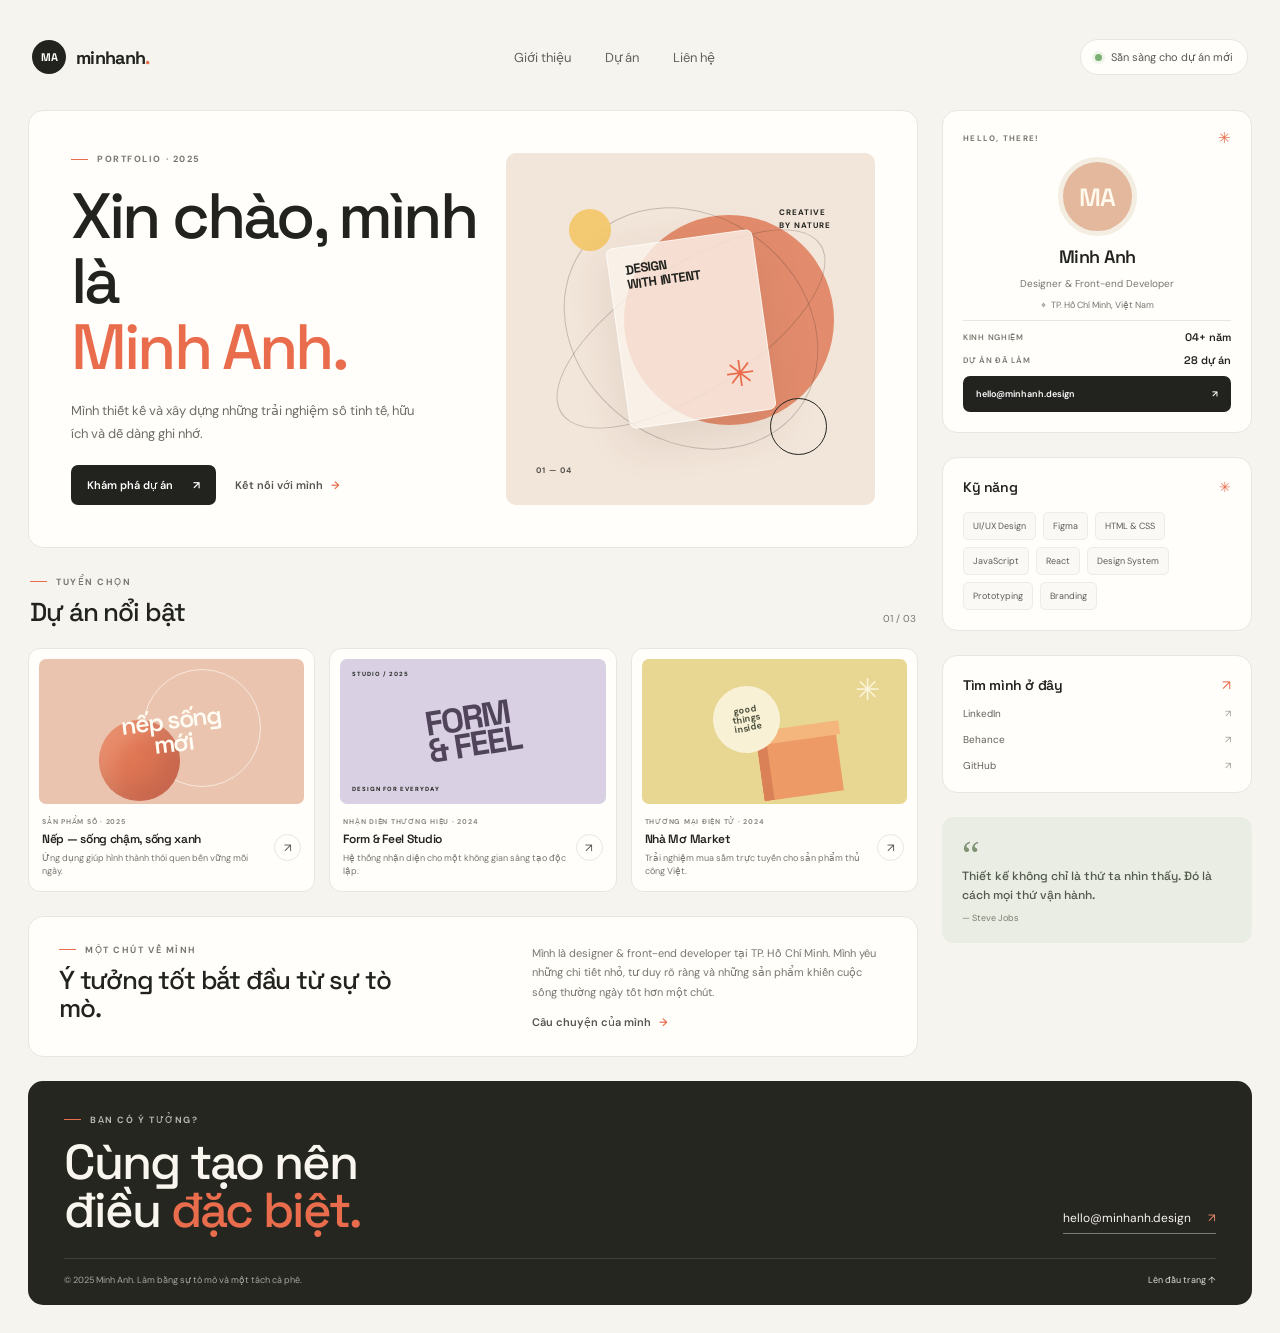
==== index.html @ bde144a7 "Add files via upload" ====
<!doctype html>
<html lang="vi">
  <head>
    <meta charset="utf-8">
    <meta name="viewport" content="width=device-width, initial-scale=1">
    <meta
      name="description"
      content="Portfolio cá nhân của Minh Anh — nhà thiết kế và phát triển giao diện số."
    >
    <title>Minh Anh — Portfolio</title>
    <link rel="preconnect" href="https://fonts.googleapis.com">
    <link rel="preconnect" href="https://fonts.gstatic.com" crossorigin>
    <link
      href="https://fonts.googleapis.com/css2?family=DM+Sans:wght@400;500;600;700&family=Space+Grotesk:wght@400;500;600;700&display=swap"
      rel="stylesheet"
    >
    <link rel="stylesheet" href="styles.css">
  </head>
  <body>
    <div class="portfolio">
      <header class="site-header">
        <a class="brand" href="#home" aria-label="Minh Anh, về đầu trang">
          <span class="brand-mark">MA</span>
          <span>minhanh<span class="brand-dot">.</span></span>
        </a>
        <nav class="main-nav" aria-label="Điều hướng chính">
          <a href="#about">Giới thiệu</a>
          <a href="#work">Dự án</a>
          <a href="#contact">Liên hệ</a>
        </nav>
        <a class="availability" href="#contact">
          <span class="status-dot" aria-hidden="true"></span>
          Sẵn sàng cho dự án mới
        </a>
      </header>

      <main class="main-content" id="home">
        <section class="hero panel" aria-labelledby="hero-title">
          <div class="hero-copy">
            <p class="eyebrow"><span class="eyebrow-line"></span> PORTFOLIO · 2025</p>
            <h1 id="hero-title">Xin chào, mình là<br><span>Minh Anh.</span></h1>
            <p class="hero-description">
              Mình thiết kế và xây dựng những trải nghiệm số tinh tế, hữu ích
              và dễ dàng ghi nhớ.
            </p>
            <div class="hero-actions">
              <a class="button button-primary" href="#work">
                Khám phá dự án <span aria-hidden="true">↗</span>
              </a>
              <a class="text-link" href="#contact">Kết nối với mình <span aria-hidden="true">→</span></a>
            </div>
          </div>
          <div class="hero-art" aria-label="Minh họa sáng tạo với hình khối trừu tượng" role="img">
            <div class="art-orbit orbit-one"></div>
            <div class="art-orbit orbit-two"></div>
            <div class="art-sun"></div>
            <div class="art-card">
              <span class="art-card-label">DESIGN<br>WITH INTENT</span>
              <span class="art-card-star" aria-hidden="true">✳</span>
            </div>
            <span class="art-caption">CREATIVE<br>BY NATURE</span>
            <span class="art-index">01 — 04</span>
          </div>
        </section>

        <section class="work-section" id="work" aria-labelledby="work-title">
          <div class="section-heading">
            <div>
              <p class="eyebrow"><span class="eyebrow-line"></span> TUYỂN CHỌN</p>
              <h2 id="work-title">Dự án nổi bật</h2>
            </div>
            <span class="section-count">01 / 03</span>
          </div>
          <div class="project-list">
            <article class="project-card project-coral">
              <div class="project-visual visual-orbit" aria-hidden="true">
                <span class="visual-label">nếp sống<br>mới</span>
                <span class="visual-ring"></span>
                <span class="visual-sphere"></span>
              </div>
              <div class="project-info">
                <div>
                  <p class="project-type">SẢN PHẨM SỐ · 2025</p>
                  <h3>Nếp — sống chậm, sống xanh</h3>
                  <p>Ứng dụng giúp hình thành thói quen bền vững mỗi ngày.</p>
                </div>
                <a class="project-link" href="#contact" aria-label="Tìm hiểu dự án Nếp">↗</a>
              </div>
            </article>
            <article class="project-card project-lilac">
              <div class="project-visual visual-editorial" aria-hidden="true">
                <span class="editorial-top">STUDIO / 2025</span>
                <span class="editorial-word">FORM<br>& FEEL</span>
                <span class="editorial-bottom">DESIGN FOR EVERYDAY</span>
              </div>
              <div class="project-info">
                <div>
                  <p class="project-type">NHẬN DIỆN THƯƠNG HIỆU · 2024</p>
                  <h3>Form & Feel Studio</h3>
                  <p>Hệ thống nhận diện cho một không gian sáng tạo độc lập.</p>
                </div>
                <a class="project-link" href="#contact" aria-label="Tìm hiểu dự án Form and Feel">↗</a>
              </div>
            </article>
            <article class="project-card project-yellow">
              <div class="project-visual visual-commerce" aria-hidden="true">
                <span class="commerce-sticker">good<br>things<br>inside</span>
                <span class="commerce-box"></span>
                <span class="commerce-flower">✳</span>
              </div>
              <div class="project-info">
                <div>
                  <p class="project-type">THƯƠNG MẠI ĐIỆN TỬ · 2024</p>
                  <h3>Nhà Mơ Market</h3>
                  <p>Trải nghiệm mua sắm trực tuyến cho sản phẩm thủ công Việt.</p>
                </div>
                <a class="project-link" href="#contact" aria-label="Tìm hiểu dự án Nhà Mơ Market">↗</a>
              </div>
            </article>
          </div>
        </section>

        <section class="about-section panel" id="about" aria-labelledby="about-title">
          <div>
            <p class="eyebrow"><span class="eyebrow-line"></span> MỘT CHÚT VỀ MÌNH</p>
            <h2 id="about-title">Ý tưởng tốt bắt đầu từ sự tò mò.</h2>
          </div>
          <div class="about-copy">
            <p>
              Mình là designer & front-end developer tại TP. Hồ Chí Minh. Mình
              yêu những chi tiết nhỏ, tư duy rõ ràng và những sản phẩm khiến
              cuộc sống thường ngày tốt hơn một chút.
            </p>
            <a class="text-link" href="#contact">Câu chuyện của mình <span aria-hidden="true">→</span></a>
          </div>
        </section>
      </main>

      <aside class="sidebar" aria-label="Thông tin cá nhân">
        <section class="sidebar-card profile-card">
          <div class="profile-top">
            <span class="profile-label">HELLO, THERE!</span>
            <span class="profile-sparkle" aria-hidden="true">✳</span>
          </div>
          <div class="avatar" role="img" aria-label="Hình đại diện minh họa">MA</div>
          <h2>Minh Anh</h2>
          <p class="profile-role">Designer & Front-end Developer</p>
          <p class="profile-location"><span aria-hidden="true">⌖</span> TP. Hồ Chí Minh, Việt Nam</p>
          <div class="profile-divider"></div>
          <div class="profile-stat">
            <span>KINH NGHIỆM</span>
            <strong>04+ năm</strong>
          </div>
          <div class="profile-stat">
            <span>DỰ ÁN ĐÃ LÀM</span>
            <strong>28 dự án</strong>
          </div>
          <a class="button button-dark" href="mailto:hello@minhanh.design">
            <span>hello@minhanh.design</span><span aria-hidden="true">↗</span>
          </a>
        </section>

        <section class="sidebar-card skills-card" aria-labelledby="skills-title">
          <div class="sidebar-heading">
            <h2 id="skills-title">Kỹ năng</h2>
            <span aria-hidden="true">✳</span>
          </div>
          <div class="skills-list">
            <span class="skill-tag">UI/UX Design</span>
            <span class="skill-tag">Figma</span>
            <span class="skill-tag">HTML & CSS</span>
            <span class="skill-tag">JavaScript</span>
            <span class="skill-tag">React</span>
            <span class="skill-tag">Design System</span>
            <span class="skill-tag">Prototyping</span>
            <span class="skill-tag">Branding</span>
          </div>
        </section>

        <section class="sidebar-card social-card" aria-labelledby="social-title">
          <div class="sidebar-heading">
            <h2 id="social-title">Tìm mình ở đây</h2>
            <span aria-hidden="true">↗</span>
          </div>
          <a href="https://www.linkedin.com/" target="_blank" rel="noreferrer">LinkedIn <span>↗</span></a>
          <a href="https://www.behance.net/" target="_blank" rel="noreferrer">Behance <span>↗</span></a>
          <a href="https://github.com/" target="_blank" rel="noreferrer">GitHub <span>↗</span></a>
        </section>

        <section class="sidebar-note">
          <span class="note-mark" aria-hidden="true">“</span>
          <p>Thiết kế không chỉ là thứ ta nhìn thấy. Đó là cách mọi thứ vận hành.</p>
          <span class="note-author">— Steve Jobs</span>
        </section>
      </aside>

      <footer class="site-footer" id="contact">
        <div>
          <p class="eyebrow"><span class="eyebrow-line"></span> BẠN CÓ Ý TƯỞNG?</p>
          <h2>Cùng tạo nên<br>điều <span>đặc biệt.</span></h2>
        </div>
        <a class="footer-email" href="mailto:hello@minhanh.design">
          hello@minhanh.design <span aria-hidden="true">↗</span>
        </a>
        <div class="footer-bottom">
          <span>© 2025 Minh Anh. Làm bằng sự tò mò và một tách cà phê.</span>
          <a href="#home">Lên đầu trang ↑</a>
        </div>
      </footer>
    </div>
  </body>
</html>
---- styles.css ----
:root {
  color-scheme: light;
  font-family: "DM Sans", sans-serif;
  color: #22231f;
  background: #f5f4ef;
  font-synthesis: none;
  text-rendering: optimizeLegibility;
  -webkit-font-smoothing: antialiased;
  -moz-osx-font-smoothing: grayscale;
  font-optical-sizing: auto;
  font-weight: 400;
  --ink: #22231f;
  --muted: #77776f;
  --paper: #fffefa;
  --line: #e8e6df;
  --accent: #e96d4d;
  --display-font: "Space Grotesk", sans-serif;
}

* {
  box-sizing: border-box;
}

h1,
h2,
h3,
p {
  margin: 0;
}

html {
  scroll-behavior: smooth;
}

body {
  min-width: 320px;
  margin: 0;
  padding: 28px;
}

a {
  color: inherit;
  text-decoration: none;
}

a:focus-visible {
  outline: 2px solid var(--accent);
  outline-offset: 4px;
}

.portfolio {
  display: grid;
  grid-template-columns: minmax(0, 1fr) 310px;
  gap: 24px;
  width: min(100%, 1440px);
  justify-self: center;
}

.site-header,
.site-footer {
  grid-column: 1 / -1;
}

.site-header {
  display: flex;
  align-items: center;
  justify-content: space-between;
  gap: 24px;
  min-height: 58px;
  padding: 0 4px;
}

.brand {
  display: inline-flex;
  align-items: center;
  gap: 10px;
  font-family: var(--display-font);
  font-size: 18px;
  font-weight: 700;
  letter-spacing: -0.7px;
}

.brand-mark {
  display: grid;
  width: 34px;
  height: 34px;
  place-items: center;
  border-radius: 50%;
  background: var(--ink);
  color: var(--paper);
  font-size: 11px;
  letter-spacing: -0.5px;
}

.brand-dot {
  color: var(--accent);
}

.main-nav {
  display: flex;
  align-items: center;
  gap: 34px;
  color: #62625b;
  font-size: 13px;
}

.main-nav a,
.text-link,
.site-footer a {
  transition: color 160ms ease;
}

.main-nav a:hover,
.text-link:hover,
.site-footer a:hover {
  color: var(--accent);
}

.availability {
  display: inline-flex;
  align-items: center;
  gap: 9px;
  padding: 10px 14px;
  border: 1px solid var(--line);
  border-radius: 99px;
  background: var(--paper);
  color: #595a53;
  font-size: 11px;
}

.status-dot {
  width: 7px;
  height: 7px;
  border-radius: 50%;
  background: #7caf72;
  box-shadow: 0 0 0 3px #7caf7220;
}

.main-content,
.sidebar {
  display: grid;
  align-content: start;
  gap: 24px;
}

.panel,
.sidebar-card {
  border: 1px solid var(--line);
  border-radius: 15px;
  background: var(--paper);
}

.hero {
  display: grid;
  grid-template-columns: minmax(0, 1.05fr) minmax(280px, 0.95fr);
  gap: 28px;
  min-height: 396px;
  padding: 42px;
  overflow: hidden;
}

.hero-copy {
  display: flex;
  flex-direction: column;
  align-items: flex-start;
  justify-content: center;
  gap: 19px;
}

.eyebrow {
  display: flex;
  align-items: center;
  gap: 9px;
  color: var(--muted);
  font-size: 9px;
  font-weight: 700;
  letter-spacing: 1.55px;
}

.eyebrow-line {
  width: 17px;
  height: 1px;
  background: var(--accent);
}

.hero h1,
.section-heading h2,
.about-section h2,
.site-footer h2 {
  margin: 0;
  font-family: var(--display-font);
  font-weight: 500;
  letter-spacing: -2.8px;
}

.hero h1 {
  font-size: clamp(43px, 5vw, 65px);
  line-height: 1.02;
}

.hero h1 span,
.site-footer h2 span {
  color: var(--accent);
}

.hero-description {
  max-width: 355px;
  color: #6e6e67;
  font-size: 13px;
  line-height: 1.8;
}

.hero-actions {
  display: flex;
  flex-wrap: wrap;
  align-items: center;
  gap: 19px;
}

.button {
  display: inline-flex;
  align-items: center;
  justify-content: space-between;
  gap: 20px;
  border-radius: 7px;
  font-size: 11px;
  font-weight: 600;
  transition: transform 160ms ease, background-color 160ms ease;
}

.button:hover {
  transform: translateY(-2px);
}

.button-primary {
  padding: 13px 16px;
  background: var(--ink);
  color: white;
}

.button-primary:hover,
.button-dark:hover {
  background: #44453f;
}

.text-link {
  color: #55564f;
  font-size: 11px;
  font-weight: 600;
}

.text-link span {
  padding-inline-start: 5px;
  color: var(--accent);
}

.hero-art {
  position: relative;
  display: grid;
  min-height: 300px;
  place-items: center;
  overflow: hidden;
  border-radius: 10px;
  background: #f2e5d9;
}

.hero-art::before,
.hero-art::after {
  position: absolute;
  content: "";
}

.hero-art::before {
  width: 210px;
  height: 210px;
  border-radius: 50%;
  background: #e98b69;
  filter: saturate(0.92);
  transform: translate(38px, -9px);
}

.hero-art::after {
  right: 13%;
  bottom: 14%;
  width: 55px;
  height: 55px;
  border: 1px solid #24251f;
  border-radius: 50%;
}

.art-orbit {
  position: absolute;
  z-index: 1;
  border: 1px solid #342d273d;
  border-radius: 50%;
  transform: rotate(-33deg);
}

.orbit-one {
  width: 310px;
  height: 126px;
}

.orbit-two {
  width: 270px;
  height: 225px;
  transform: rotate(37deg);
}

.art-sun {
  position: absolute;
  z-index: 1;
  top: 16%;
  left: 17%;
  width: 42px;
  height: 42px;
  border-radius: 50%;
  background: #f3c971;
}

.art-card {
  position: relative;
  z-index: 2;
  display: flex;
  width: 148px;
  height: 182px;
  flex-direction: column;
  justify-content: space-between;
  padding: 16px;
  border: 1px solid #ffffffa3;
  border-radius: 7px;
  background: #fbf4eccc;
  box-shadow: 0 14px 45px #624c3621;
  transform: rotate(-8deg);
}

.art-card-label {
  font-family: var(--display-font);
  font-size: 13px;
  font-weight: 700;
  line-height: 1.15;
  letter-spacing: -0.4px;
}

.art-card-star {
  align-self: flex-end;
  color: var(--accent);
  font-size: 36px;
}

.art-caption,
.art-index {
  position: absolute;
  z-index: 2;
  font-size: 8px;
  font-weight: 700;
  letter-spacing: 1px;
  line-height: 1.6;
}

.art-caption {
  right: 12%;
  top: 15%;
}

.art-index {
  bottom: 8%;
  left: 8%;
  color: #56534c;
}

.work-section {
  display: grid;
  gap: 15px;
}

.section-heading {
  display: flex;
  align-items: end;
  justify-content: space-between;
  gap: 16px;
  padding: 4px 2px;
}

.section-heading > div {
  display: grid;
  gap: 7px;
}

.section-heading h2 {
  font-size: 26px;
  letter-spacing: -1.1px;
}

.section-count {
  padding-bottom: 4px;
  color: var(--muted);
  font-size: 10px;
}

.project-list {
  display: grid;
  grid-template-columns: repeat(3, minmax(0, 1fr));
  gap: 14px;
}

.project-card {
  display: grid;
  gap: 13px;
  min-width: 0;
  padding: 10px;
  border: 1px solid var(--line);
  border-radius: 12px;
  background: var(--paper);
}

.project-visual {
  position: relative;
  display: grid;
  min-height: 145px;
  place-items: center;
  overflow: hidden;
  border-radius: 7px;
}

.project-coral .project-visual {
  background: #eac4ae;
}

.project-lilac .project-visual {
  background: #d9d1e3;
}

.project-yellow .project-visual {
  background: #e8d793;
}

.visual-label {
  position: relative;
  z-index: 2;
  color: #fffdf3;
  font-family: var(--display-font);
  font-size: 25px;
  font-weight: 600;
  line-height: 0.9;
  letter-spacing: -1.4px;
  text-align: center;
  transform: rotate(-7deg);
}

.visual-ring {
  position: absolute;
  width: 118px;
  height: 118px;
  border: 1px solid #fff9;
  border-radius: 50%;
  transform: translate(30px, -3px);
}

.visual-sphere {
  position: absolute;
  width: 81px;
  height: 81px;
  border-radius: 50%;
  background: #df7654;
  box-shadow: inset -15px -12px 25px #843d3c44, inset 12px 12px 20px #ffc6a955;
  transform: translate(-32px, 29px);
}

.editorial-top,
.editorial-bottom {
  position: absolute;
  left: 12px;
  font-size: 6px;
  font-weight: 700;
  letter-spacing: 1px;
}

.editorial-top {
  top: 11px;
}

.editorial-bottom {
  bottom: 11px;
}

.editorial-word {
  color: #50445a;
  font-family: var(--display-font);
  font-size: 34px;
  font-weight: 700;
  line-height: 0.8;
  letter-spacing: -2px;
  transform: rotate(-9deg);
}

.commerce-sticker {
  position: absolute;
  z-index: 2;
  display: grid;
  width: 67px;
  height: 67px;
  place-content: center;
  border-radius: 50%;
  background: #f8f1d5;
  color: #4d5140;
  font-size: 9px;
  font-weight: 700;
  line-height: 1;
  text-align: center;
  transform: translate(-28px, -12px) rotate(-10deg);
}

.commerce-box {
  position: absolute;
  width: 80px;
  height: 62px;
  background: #ed9a66;
  box-shadow: inset 10px 0 #db8157;
  transform: translate(26px, 34px) rotate(-8deg);
}

.commerce-box::before {
  position: absolute;
  top: -8px;
  left: -5px;
  width: 89px;
  height: 14px;
  background: #f4b67d;
  content: "";
}

.commerce-flower {
  position: absolute;
  right: 10%;
  top: 8%;
  color: #fbf5dd;
  font-size: 30px;
}

.project-info {
  display: flex;
  align-items: center;
  justify-content: space-between;
  gap: 8px;
  padding: 0 3px 2px;
}

.project-info > div {
  display: grid;
  gap: 5px;
}

.project-type {
  color: #898880;
  font-size: 7px;
  font-weight: 700;
  letter-spacing: 0.75px;
}

.project-info h3 {
  margin: 0;
  font-family: var(--display-font);
  font-size: 12px;
  font-weight: 600;
  letter-spacing: -0.3px;
}

.project-info p:last-child {
  color: var(--muted);
  font-size: 9px;
  line-height: 1.5;
}

.project-link {
  display: grid;
  width: 27px;
  height: 27px;
  flex: 0 0 auto;
  place-items: center;
  border: 1px solid var(--line);
  border-radius: 50%;
  color: #55564f;
  font-size: 12px;
  transition: background-color 160ms ease, color 160ms ease;
}

.project-link:hover {
  background: var(--ink);
  color: white;
}

.about-section {
  display: grid;
  grid-template-columns: 1fr 0.8fr;
  gap: 30px;
  padding: 27px 30px;
}

.about-section > div:first-child {
  display: grid;
  align-content: start;
  gap: 10px;
}

.about-section h2 {
  max-width: 360px;
  font-size: 26px;
  line-height: 1.1;
  letter-spacing: -1.2px;
}

.about-copy {
  display: grid;
  align-content: center;
  justify-items: start;
  gap: 12px;
}

.about-copy p {
  margin: 0;
  color: var(--muted);
  font-size: 11px;
  line-height: 1.8;
}

.sidebar-card {
  display: grid;
  gap: 16px;
  padding: 20px;
}

.profile-card {
  justify-items: center;
  gap: 9px;
  padding: 17px 20px 20px;
  text-align: center;
}

.profile-top,
.sidebar-heading {
  display: flex;
  width: 100%;
  align-items: center;
  justify-content: space-between;
  gap: 12px;
}

.profile-label {
  color: var(--muted);
  font-size: 8px;
  font-weight: 700;
  letter-spacing: 1.25px;
}

.profile-sparkle {
  color: var(--accent);
  font-size: 15px;
}

.avatar {
  display: grid;
  width: 79px;
  height: 79px;
  place-items: center;
  border: 5px solid #f3ede2;
  border-radius: 50%;
  background: #e4b89c;
  color: #fff9ee;
  font-family: var(--display-font);
  font-size: 25px;
  font-weight: 600;
  letter-spacing: -1px;
}

.profile-card h2 {
  font-family: var(--display-font);
  font-size: 18px;
  font-weight: 600;
  letter-spacing: -0.5px;
}

.profile-role,
.profile-location {
  margin: 0;
  color: var(--muted);
  font-size: 10px;
}

.profile-location {
  display: flex;
  align-items: center;
  gap: 5px;
  font-size: 9px;
}

.profile-divider {
  width: 100%;
  height: 1px;
  background: var(--line);
}

.profile-stat {
  display: flex;
  width: 100%;
  align-items: center;
  justify-content: space-between;
  gap: 10px;
}

.profile-stat span {
  color: var(--muted);
  font-size: 8px;
  font-weight: 600;
  letter-spacing: 0.7px;
}

.profile-stat strong {
  font-family: var(--display-font);
  font-size: 11px;
  font-weight: 600;
}

.button-dark {
  width: 100%;
  padding: 12px 13px;
  background: var(--ink);
  color: white;
  font-size: 9px;
}

.sidebar-heading h2 {
  margin: 0;
  font-family: var(--display-font);
  font-size: 14px;
  font-weight: 600;
  letter-spacing: -0.4px;
}

.sidebar-heading > span {
  color: var(--accent);
  font-size: 14px;
}

.skills-list {
  display: flex;
  flex-wrap: wrap;
  gap: 7px;
}

.skill-tag {
  padding: 7px 9px;
  border: 1px solid #eeece5;
  border-radius: 5px;
  background: #faf9f5;
  color: #5d5d56;
  font-size: 9px;
  white-space: nowrap;
}

.social-card {
  gap: 13px;
}

.social-card > a {
  display: flex;
  align-items: center;
  justify-content: space-between;
  gap: 10px;
  color: #62625b;
  font-size: 10px;
}

.social-card > a span {
  color: #a09f97;
}

.social-card > a:hover,
.social-card > a:hover span {
  color: var(--accent);
}

.sidebar-note {
  display: grid;
  justify-items: start;
  gap: 8px;
  padding: 19px 20px;
  border-radius: 12px;
  background: #e9ede3;
}

.note-mark {
  height: 23px;
  color: #7f9274;
  font-family: Georgia, serif;
  font-size: 40px;
  line-height: 1;
}

.sidebar-note p {
  margin: 0;
  color: #52594c;
  font-family: var(--display-font);
  font-size: 12px;
  font-weight: 500;
  line-height: 1.55;
}

.note-author {
  color: #78806f;
  font-size: 9px;
}

.site-footer {
  display: grid;
  grid-template-columns: 1fr auto;
  align-items: end;
  gap: 24px;
  padding: 33px 36px 19px;
  border-radius: 15px;
  background: #252620;
  color: #f8f6ee;
}

.site-footer .eyebrow {
  color: #b9b8ad;
}

.site-footer > div:first-child {
  display: grid;
  gap: 12px;
}

.site-footer h2 {
  font-size: clamp(35px, 4vw, 49px);
  line-height: 0.98;
  letter-spacing: -2px;
}

.footer-email {
  display: inline-flex;
  align-items: center;
  gap: 17px;
  padding-bottom: 7px;
  border-bottom: 1px solid #ffffff63;
  font-size: 12px;
}

.footer-email span {
  color: #e98b69;
}

.footer-bottom {
  display: flex;
  grid-column: 1 / -1;
  align-items: center;
  justify-content: space-between;
  gap: 16px;
  padding-top: 15px;
  border-top: 1px solid #ffffff20;
  color: #a7a79e;
  font-size: 9px;
}

.footer-bottom a {
  color: #deddd4;
}

@media (max-width: 1050px) {
  body {
    padding: 20px;
  }

  .portfolio {
    grid-template-columns: minmax(0, 1fr) 270px;
    gap: 18px;
  }

  .main-content,
  .sidebar {
    gap: 18px;
  }

  .hero {
    grid-template-columns: minmax(0, 1fr) minmax(220px, 0.9fr);
    gap: 20px;
    padding: 30px;
  }

  .project-list {
    grid-template-columns: repeat(2, minmax(0, 1fr));
  }

  .project-card:last-child {
    display: none;
  }
}

@media (max-width: 760px) {
  body {
    padding: 14px;
  }

  .portfolio {
    grid-template-columns: minmax(0, 1fr);
    gap: 17px;
  }

  .site-header {
    flex-wrap: wrap;
    gap: 13px;
  }

  .main-nav {
    order: 3;
    width: 100%;
    justify-content: center;
    gap: 28px;
    padding-block: 7px;
    border-top: 1px solid var(--line);
  }

  .availability {
    padding: 8px 10px;
    font-size: 9px;
  }

  .main-content,
  .sidebar {
    gap: 17px;
  }

  .hero {
    grid-template-columns: minmax(0, 1fr);
    gap: 24px;
    padding: 28px 23px 22px;
  }

  .hero-art {
    min-height: 260px;
  }

  .project-list {
    grid-template-columns: repeat(2, minmax(0, 1fr));
  }

  .project-card:last-child {
    display: grid;
  }

  .about-section {
    grid-template-columns: minmax(0, 1fr);
    gap: 15px;
    padding: 23px;
  }

  .sidebar {
    grid-template-columns: repeat(2, minmax(0, 1fr));
    align-items: start;
  }

  .profile-card {
    grid-row: span 2;
  }

  .site-footer {
    padding: 27px 23px 17px;
  }
}

@media (max-width: 480px) {
  .availability {
    max-width: 155px;
  }

  .hero h1 {
    font-size: 48px;
  }

  .project-list,
  .sidebar,
  .site-footer {
    grid-template-columns: minmax(0, 1fr);
  }

  .project-visual {
    min-height: 185px;
  }

  .profile-card {
    grid-row: auto;
  }

  .site-footer {
    gap: 19px;
  }

  .footer-bottom {
    grid-column: auto;
    align-items: flex-start;
    flex-direction: column;
  }
}

@media (prefers-reduced-motion: reduce) {
  html {
    scroll-behavior: auto;
  }

  *,
  *::before,
  *::after {
    transition-duration: 0.01ms !important;
  }
}
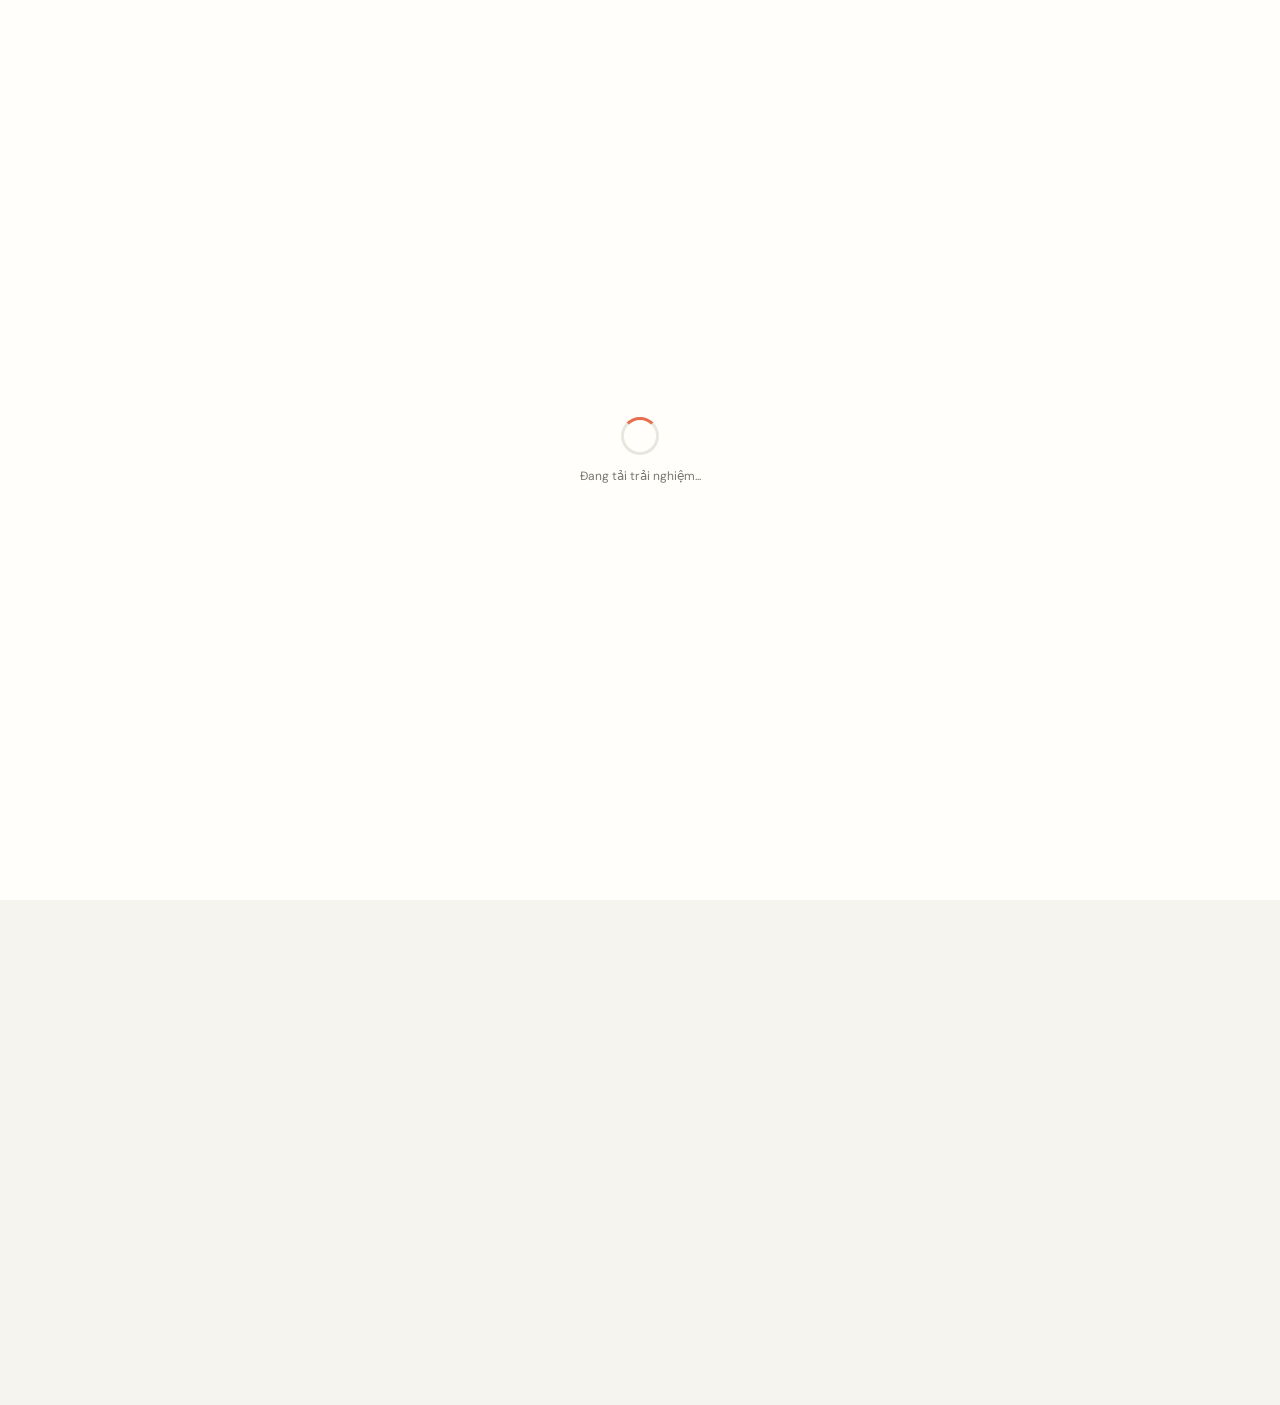
==== commit ecca8040: "Add files via upload" ====
--- a/index.html
+++ b/index.html
@@ -10,15 +10,26 @@
     <title>Minh Anh — Portfolio</title>
     <link rel="preconnect" href="https://fonts.googleapis.com">
     <link rel="preconnect" href="https://fonts.gstatic.com" crossorigin>
+    <link rel="preconnect" href="https://cdn.jsdelivr.net" crossorigin>
     <link
       href="https://fonts.googleapis.com/css2?family=DM+Sans:wght@400;500;600;700&family=Space+Grotesk:wght@400;500;600;700&display=swap"
       rel="stylesheet"
     >
+    <link
+      rel="stylesheet"
+      href="https://cdn.jsdelivr.net/npm/aos@2.3.4/dist/aos.css"
+    >
     <link rel="stylesheet" href="styles.css">
+    <script defer src="https://cdn.jsdelivr.net/npm/aos@2.3.4/dist/aos.js"></script>
+    <script defer src="app.js"></script>
   </head>
   <body>
+    <div class="loading-screen" role="status" aria-label="Đang tải trang">
+      <span class="loading-spinner" aria-hidden="true"></span>
+      <span>Đang tải trải nghiệm...</span>
+    </div>
     <div class="portfolio">
-      <header class="site-header">
+      <header class="site-header" data-aos="fade-down">
         <a class="brand" href="#home" aria-label="Minh Anh, về đầu trang">
           <span class="brand-mark">MA</span>
           <span>minhanh<span class="brand-dot">.</span></span>
@@ -35,7 +46,7 @@
       </header>
 
       <main class="main-content" id="home">
-        <section class="hero panel" aria-labelledby="hero-title">
+        <section class="hero panel" aria-labelledby="hero-title" data-aos="fade-up">
           <div class="hero-copy">
             <p class="eyebrow"><span class="eyebrow-line"></span> PORTFOLIO · 2025</p>
             <h1 id="hero-title">Xin chào, mình là<br><span>Minh Anh.</span></h1>
@@ -63,7 +74,7 @@
           </div>
         </section>
 
-        <section class="work-section" id="work" aria-labelledby="work-title">
+        <section class="work-section" id="work" aria-labelledby="work-title" data-aos="fade-up">
           <div class="section-heading">
             <div>
               <p class="eyebrow"><span class="eyebrow-line"></span> TUYỂN CHỌN</p>
@@ -72,7 +83,7 @@
             <span class="section-count">01 / 03</span>
           </div>
           <div class="project-list">
-            <article class="project-card project-coral">
+            <article class="project-card project-coral" data-aos="fade-up" data-aos-delay="0">
               <div class="project-visual visual-orbit" aria-hidden="true">
                 <span class="visual-label">nếp sống<br>mới</span>
                 <span class="visual-ring"></span>
@@ -87,7 +98,7 @@
                 <a class="project-link" href="#contact" aria-label="Tìm hiểu dự án Nếp">↗</a>
               </div>
             </article>
-            <article class="project-card project-lilac">
+            <article class="project-card project-lilac" data-aos="fade-up" data-aos-delay="80">
               <div class="project-visual visual-editorial" aria-hidden="true">
                 <span class="editorial-top">STUDIO / 2025</span>
                 <span class="editorial-word">FORM<br>& FEEL</span>
@@ -102,7 +113,7 @@
                 <a class="project-link" href="#contact" aria-label="Tìm hiểu dự án Form and Feel">↗</a>
               </div>
             </article>
-            <article class="project-card project-yellow">
+            <article class="project-card project-yellow" data-aos="fade-up" data-aos-delay="160">
               <div class="project-visual visual-commerce" aria-hidden="true">
                 <span class="commerce-sticker">good<br>things<br>inside</span>
                 <span class="commerce-box"></span>
@@ -120,7 +131,7 @@
           </div>
         </section>
 
-        <section class="about-section panel" id="about" aria-labelledby="about-title">
+        <section class="about-section panel" id="about" aria-labelledby="about-title" data-aos="fade-up">
           <div>
             <p class="eyebrow"><span class="eyebrow-line"></span> MỘT CHÚT VỀ MÌNH</p>
             <h2 id="about-title">Ý tưởng tốt bắt đầu từ sự tò mò.</h2>
@@ -137,7 +148,7 @@
       </main>
 
       <aside class="sidebar" aria-label="Thông tin cá nhân">
-        <section class="sidebar-card profile-card">
+        <section class="sidebar-card profile-card" data-aos="fade-left">
           <div class="profile-top">
             <span class="profile-label">HELLO, THERE!</span>
             <span class="profile-sparkle" aria-hidden="true">✳</span>
@@ -160,7 +171,7 @@
           </a>
         </section>
 
-        <section class="sidebar-card skills-card" aria-labelledby="skills-title">
+        <section class="sidebar-card skills-card" aria-labelledby="skills-title" data-aos="fade-left" data-aos-delay="80">
           <div class="sidebar-heading">
             <h2 id="skills-title">Kỹ năng</h2>
             <span aria-hidden="true">✳</span>
@@ -177,7 +188,7 @@
           </div>
         </section>
 
-        <section class="sidebar-card social-card" aria-labelledby="social-title">
+        <section class="sidebar-card social-card" aria-labelledby="social-title" data-aos="fade-left" data-aos-delay="160">
           <div class="sidebar-heading">
             <h2 id="social-title">Tìm mình ở đây</h2>
             <span aria-hidden="true">↗</span>
@@ -187,14 +198,32 @@
           <a href="https://github.com/" target="_blank" rel="noreferrer">GitHub <span>↗</span></a>
         </section>
 
-        <section class="sidebar-note">
+        <section class="sidebar-note" data-aos="fade-up">
           <span class="note-mark" aria-hidden="true">“</span>
           <p>Thiết kế không chỉ là thứ ta nhìn thấy. Đó là cách mọi thứ vận hành.</p>
           <span class="note-author">— Steve Jobs</span>
+          <div class="reaction-picker" role="group" aria-labelledby="reaction-title">
+            <p id="reaction-title">Bạn thấy portfolio thế nào?</p>
+            <div class="reaction-options">
+              <button class="reaction-button" type="button" aria-pressed="false" aria-label="Thích">
+                <span aria-hidden="true">💛</span>
+                <span>Thích</span>
+              </button>
+              <button class="reaction-button" type="button" aria-pressed="false" aria-label="Ấn tượng">
+                <span aria-hidden="true">✨</span>
+                <span>Ấn tượng</span>
+              </button>
+              <button class="reaction-button" type="button" aria-pressed="false" aria-label="Sáng tạo">
+                <span aria-hidden="true">🎨</span>
+                <span>Sáng tạo</span>
+              </button>
+            </div>
+            <p class="reaction-feedback" aria-live="polite"></p>
+          </div>
         </section>
       </aside>
 
-      <footer class="site-footer" id="contact">
+      <footer class="site-footer" id="contact" data-aos="fade-up">
         <div>
           <p class="eyebrow"><span class="eyebrow-line"></span> BẠN CÓ Ý TƯỞNG?</p>
           <h2>Cùng tạo nên<br>điều <span>đặc biệt.</span></h2>
--- a/styles.css
+++ b/styles.css
@@ -32,6 +32,41 @@
   scroll-behavior: smooth;
 }
 
+.loading-screen {
+  position: fixed;
+  z-index: 10;
+  inset: 0;
+  display: grid;
+  align-content: center;
+  justify-items: center;
+  gap: 13px;
+  background: var(--paper);
+  color: var(--muted);
+  font-size: 12px;
+  transition: opacity 220ms ease, visibility 220ms ease;
+}
+
+.loading-screen.is-hidden {
+  visibility: hidden;
+  opacity: 0;
+  pointer-events: none;
+}
+
+.loading-spinner {
+  width: 38px;
+  height: 38px;
+  border: 3px solid var(--line);
+  border-top-color: var(--accent);
+  border-radius: 50%;
+  animation: spinner-rotate 750ms linear infinite;
+}
+
+@keyframes spinner-rotate {
+  to {
+    transform: rotate(360deg);
+  }
+}
+
 body {
   min-width: 320px;
   margin: 0;
@@ -806,6 +841,67 @@
   line-height: 1.55;
 }
 
+.reaction-picker {
+  display: grid;
+  width: 100%;
+  gap: 9px;
+  margin-top: 7px;
+  padding-top: 12px;
+  border-top: 1px solid #d7ded0;
+}
+
+.reaction-picker > p:first-child {
+  color: #52594c;
+  font-family: "DM Sans", sans-serif;
+  font-size: 9px;
+  font-weight: 600;
+}
+
+.reaction-options {
+  display: flex;
+  flex-wrap: wrap;
+  gap: 6px;
+}
+
+.reaction-button {
+  display: inline-flex;
+  align-items: center;
+  gap: 5px;
+  padding: 6px 8px;
+  border: 1px solid #d7ded0;
+  border-radius: 99px;
+  background: #f3f5f0;
+  color: #52594c;
+  font: inherit;
+  font-size: 9px;
+  cursor: pointer;
+  transition: transform 160ms ease, background-color 160ms ease, border-color 160ms ease;
+}
+
+.reaction-button:hover {
+  transform: translateY(-2px);
+  border-color: #9eae94;
+}
+
+.reaction-button[aria-pressed="true"] {
+  border-color: #7f9274;
+  background: #dce5d5;
+  transform: scale(1.04);
+}
+
+.reaction-button:focus-visible {
+  outline: 2px solid #7f9274;
+  outline-offset: 2px;
+}
+
+.reaction-feedback {
+  min-height: 14px;
+  color: #65765c;
+  font-family: "DM Sans", sans-serif !important;
+  font-size: 9px !important;
+  font-weight: 600 !important;
+}
+
 .note-author {
   color: #78806f;
   font-size: 9px;
@@ -1007,6 +1103,16 @@
     scroll-behavior: auto;
   }
 
+  .loading-spinner {
+    animation: none;
+  }
+
+  [data-aos] {
+    opacity: 1 !important;
+    transform: none !important;
+    transition: none !important;
+  }
+
   *,
   *::before,
   *::after {
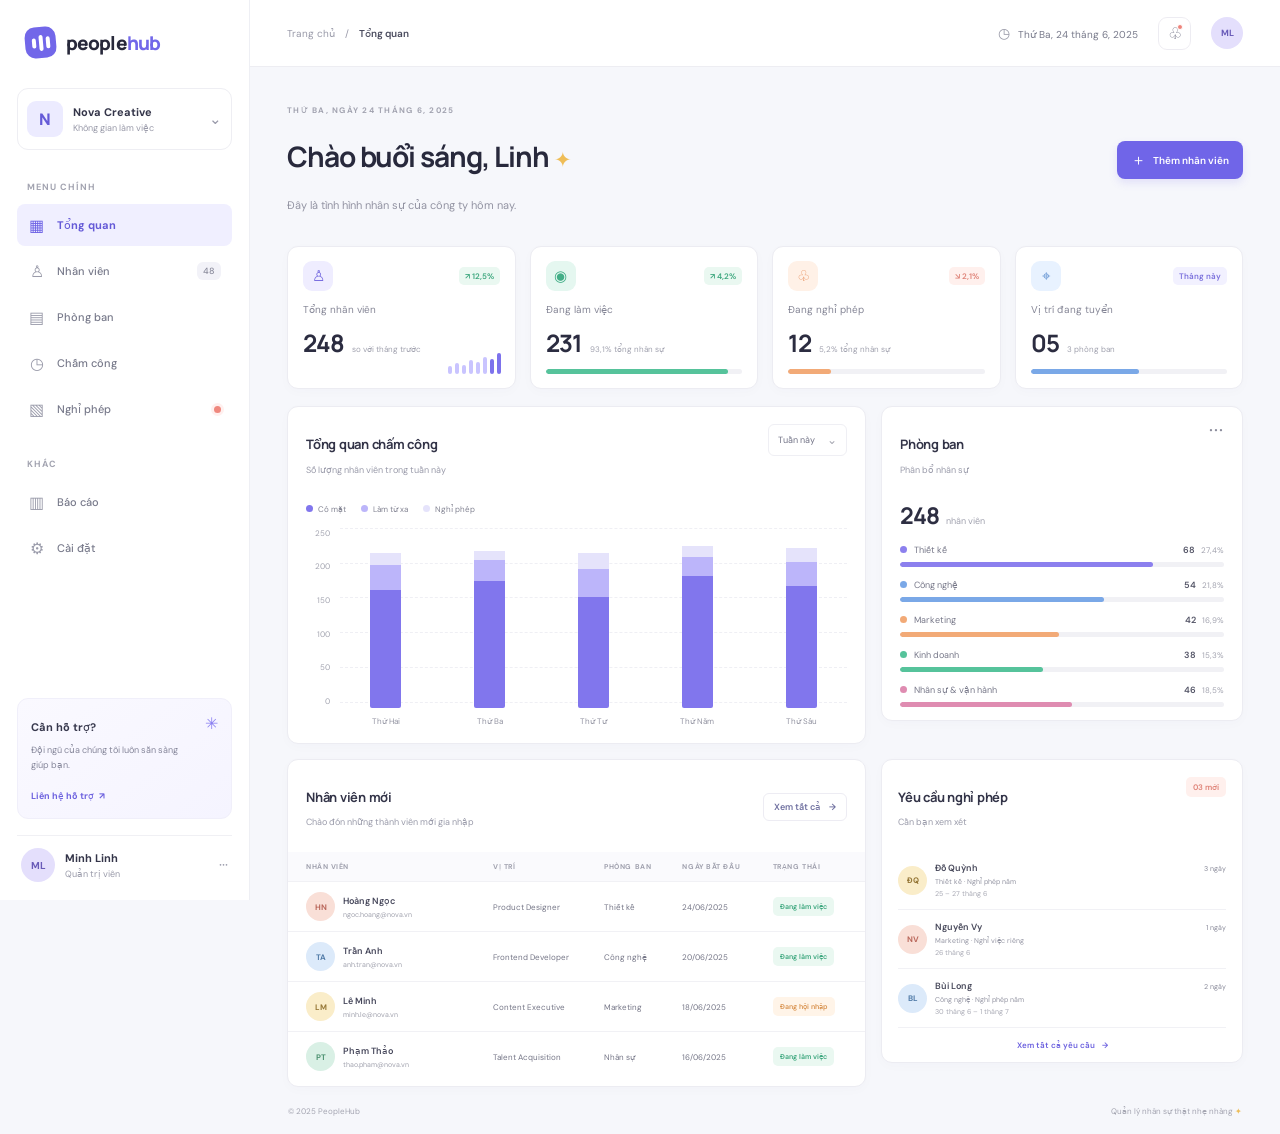
==== commit b470a2bf: "Add files via upload" ====
--- a/index.html
+++ b/index.html
@@ -1,241 +1,259 @@
-<!doctype html>
-<html lang="vi">
-  <head>
-    <meta charset="utf-8">
-    <meta name="viewport" content="width=device-width, initial-scale=1">
-    <meta
-      name="description"
-      content="Portfolio cá nhân của Minh Anh — nhà thiết kế và phát triển giao diện số."
-    >
-    <title>Minh Anh — Portfolio</title>
-    <link rel="preconnect" href="https://fonts.googleapis.com">
-    <link rel="preconnect" href="https://fonts.gstatic.com" crossorigin>
-    <link rel="preconnect" href="https://cdn.jsdelivr.net" crossorigin>
-    <link
-      href="https://fonts.googleapis.com/css2?family=DM+Sans:wght@400;500;600;700&family=Space+Grotesk:wght@400;500;600;700&display=swap"
-      rel="stylesheet"
-    >
-    <link
-      rel="stylesheet"
-      href="https://cdn.jsdelivr.net/npm/aos@2.3.4/dist/aos.css"
-    >
-    <link rel="stylesheet" href="styles.css">
-    <script defer src="https://cdn.jsdelivr.net/npm/aos@2.3.4/dist/aos.js"></script>
-    <script defer src="app.js"></script>
-  </head>
-  <body>
-    <div class="loading-screen" role="status" aria-label="Đang tải trang">
-      <span class="loading-spinner" aria-hidden="true"></span>
-      <span>Đang tải trải nghiệm...</span>
-    </div>
-    <div class="portfolio">
-      <header class="site-header" data-aos="fade-down">
-        <a class="brand" href="#home" aria-label="Minh Anh, về đầu trang">
-          <span class="brand-mark">MA</span>
-          <span>minhanh<span class="brand-dot">.</span></span>
-        </a>
-        <nav class="main-nav" aria-label="Điều hướng chính">
-          <a href="#about">Giới thiệu</a>
-          <a href="#work">Dự án</a>
-          <a href="#contact">Liên hệ</a>
-        </nav>
-        <a class="availability" href="#contact">
-          <span class="status-dot" aria-hidden="true"></span>
-          Sẵn sàng cho dự án mới
-        </a>
-      </header>
-
-      <main class="main-content" id="home">
-        <section class="hero panel" aria-labelledby="hero-title" data-aos="fade-up">
-          <div class="hero-copy">
-            <p class="eyebrow"><span class="eyebrow-line"></span> PORTFOLIO · 2025</p>
-            <h1 id="hero-title">Xin chào, mình là<br><span>Minh Anh.</span></h1>
-            <p class="hero-description">
-              Mình thiết kế và xây dựng những trải nghiệm số tinh tế, hữu ích
-              và dễ dàng ghi nhớ.
-            </p>
-            <div class="hero-actions">
-              <a class="button button-primary" href="#work">
-                Khám phá dự án <span aria-hidden="true">↗</span>
-              </a>
-              <a class="text-link" href="#contact">Kết nối với mình <span aria-hidden="true">→</span></a>
-            </div>
-          </div>
-          <div class="hero-art" aria-label="Minh họa sáng tạo với hình khối trừu tượng" role="img">
-            <div class="art-orbit orbit-one"></div>
-            <div class="art-orbit orbit-two"></div>
-            <div class="art-sun"></div>
-            <div class="art-card">
-              <span class="art-card-label">DESIGN<br>WITH INTENT</span>
-              <span class="art-card-star" aria-hidden="true">✳</span>
-            </div>
-            <span class="art-caption">CREATIVE<br>BY NATURE</span>
-            <span class="art-index">01 — 04</span>
-          </div>
-        </section>
-
-        <section class="work-section" id="work" aria-labelledby="work-title" data-aos="fade-up">
-          <div class="section-heading">
-            <div>
-              <p class="eyebrow"><span class="eyebrow-line"></span> TUYỂN CHỌN</p>
-              <h2 id="work-title">Dự án nổi bật</h2>
-            </div>
-            <span class="section-count">01 / 03</span>
-          </div>
-          <div class="project-list">
-            <article class="project-card project-coral" data-aos="fade-up" data-aos-delay="0">
-              <div class="project-visual visual-orbit" aria-hidden="true">
-                <span class="visual-label">nếp sống<br>mới</span>
-                <span class="visual-ring"></span>
-                <span class="visual-sphere"></span>
-              </div>
-              <div class="project-info">
-                <div>
-                  <p class="project-type">SẢN PHẨM SỐ · 2025</p>
-                  <h3>Nếp — sống chậm, sống xanh</h3>
-                  <p>Ứng dụng giúp hình thành thói quen bền vững mỗi ngày.</p>
-                </div>
-                <a class="project-link" href="#contact" aria-label="Tìm hiểu dự án Nếp">↗</a>
-              </div>
-            </article>
-            <article class="project-card project-lilac" data-aos="fade-up" data-aos-delay="80">
-              <div class="project-visual visual-editorial" aria-hidden="true">
-                <span class="editorial-top">STUDIO / 2025</span>
-                <span class="editorial-word">FORM<br>& FEEL</span>
-                <span class="editorial-bottom">DESIGN FOR EVERYDAY</span>
-              </div>
-              <div class="project-info">
-                <div>
-                  <p class="project-type">NHẬN DIỆN THƯƠNG HIỆU · 2024</p>
-                  <h3>Form & Feel Studio</h3>
-                  <p>Hệ thống nhận diện cho một không gian sáng tạo độc lập.</p>
-                </div>
-                <a class="project-link" href="#contact" aria-label="Tìm hiểu dự án Form and Feel">↗</a>
-              </div>
-            </article>
-            <article class="project-card project-yellow" data-aos="fade-up" data-aos-delay="160">
-              <div class="project-visual visual-commerce" aria-hidden="true">
-                <span class="commerce-sticker">good<br>things<br>inside</span>
-                <span class="commerce-box"></span>
-                <span class="commerce-flower">✳</span>
-              </div>
-              <div class="project-info">
-                <div>
-                  <p class="project-type">THƯƠNG MẠI ĐIỆN TỬ · 2024</p>
-                  <h3>Nhà Mơ Market</h3>
-                  <p>Trải nghiệm mua sắm trực tuyến cho sản phẩm thủ công Việt.</p>
-                </div>
-                <a class="project-link" href="#contact" aria-label="Tìm hiểu dự án Nhà Mơ Market">↗</a>
-              </div>
-            </article>
-          </div>
-        </section>
-
-        <section class="about-section panel" id="about" aria-labelledby="about-title" data-aos="fade-up">
-          <div>
-            <p class="eyebrow"><span class="eyebrow-line"></span> MỘT CHÚT VỀ MÌNH</p>
-            <h2 id="about-title">Ý tưởng tốt bắt đầu từ sự tò mò.</h2>
-          </div>
-          <div class="about-copy">
-            <p>
-              Mình là designer & front-end developer tại TP. Hồ Chí Minh. Mình
-              yêu những chi tiết nhỏ, tư duy rõ ràng và những sản phẩm khiến
-              cuộc sống thường ngày tốt hơn một chút.
-            </p>
-            <a class="text-link" href="#contact">Câu chuyện của mình <span aria-hidden="true">→</span></a>
-          </div>
-        </section>
-      </main>
-
-      <aside class="sidebar" aria-label="Thông tin cá nhân">
-        <section class="sidebar-card profile-card" data-aos="fade-left">
-          <div class="profile-top">
-            <span class="profile-label">HELLO, THERE!</span>
-            <span class="profile-sparkle" aria-hidden="true">✳</span>
-          </div>
-          <div class="avatar" role="img" aria-label="Hình đại diện minh họa">MA</div>
-          <h2>Minh Anh</h2>
-          <p class="profile-role">Designer & Front-end Developer</p>
-          <p class="profile-location"><span aria-hidden="true">⌖</span> TP. Hồ Chí Minh, Việt Nam</p>
-          <div class="profile-divider"></div>
-          <div class="profile-stat">
-            <span>KINH NGHIỆM</span>
-            <strong>04+ năm</strong>
-          </div>
-          <div class="profile-stat">
-            <span>DỰ ÁN ĐÃ LÀM</span>
-            <strong>28 dự án</strong>
-          </div>
-          <a class="button button-dark" href="mailto:hello@minhanh.design">
-            <span>hello@minhanh.design</span><span aria-hidden="true">↗</span>
-          </a>
-        </section>
-
-        <section class="sidebar-card skills-card" aria-labelledby="skills-title" data-aos="fade-left" data-aos-delay="80">
-          <div class="sidebar-heading">
-            <h2 id="skills-title">Kỹ năng</h2>
-            <span aria-hidden="true">✳</span>
-          </div>
-          <div class="skills-list">
-            <span class="skill-tag">UI/UX Design</span>
-            <span class="skill-tag">Figma</span>
-            <span class="skill-tag">HTML & CSS</span>
-            <span class="skill-tag">JavaScript</span>
-            <span class="skill-tag">React</span>
-            <span class="skill-tag">Design System</span>
-            <span class="skill-tag">Prototyping</span>
-            <span class="skill-tag">Branding</span>
-          </div>
-        </section>
-
-        <section class="sidebar-card social-card" aria-labelledby="social-title" data-aos="fade-left" data-aos-delay="160">
-          <div class="sidebar-heading">
-            <h2 id="social-title">Tìm mình ở đây</h2>
-            <span aria-hidden="true">↗</span>
-          </div>
-          <a href="https://www.linkedin.com/" target="_blank" rel="noreferrer">LinkedIn <span>↗</span></a>
-          <a href="https://www.behance.net/" target="_blank" rel="noreferrer">Behance <span>↗</span></a>
-          <a href="https://github.com/" target="_blank" rel="noreferrer">GitHub <span>↗</span></a>
-        </section>
-
-        <section class="sidebar-note" data-aos="fade-up">
-          <span class="note-mark" aria-hidden="true">“</span>
-          <p>Thiết kế không chỉ là thứ ta nhìn thấy. Đó là cách mọi thứ vận hành.</p>
-          <span class="note-author">— Steve Jobs</span>
-          <div class="reaction-picker" role="group" aria-labelledby="reaction-title">
-            <p id="reaction-title">Bạn thấy portfolio thế nào?</p>
-            <div class="reaction-options">
-              <button class="reaction-button" type="button" aria-pressed="false" aria-label="Thích">
-                <span aria-hidden="true">💛</span>
-                <span>Thích</span>
-              </button>
-              <button class="reaction-button" type="button" aria-pressed="false" aria-label="Ấn tượng">
-                <span aria-hidden="true">✨</span>
-                <span>Ấn tượng</span>
-              </button>
-              <button class="reaction-button" type="button" aria-pressed="false" aria-label="Sáng tạo">
-                <span aria-hidden="true">🎨</span>
-                <span>Sáng tạo</span>
-              </button>
-            </div>
-            <p class="reaction-feedback" aria-live="polite"></p>
-          </div>
-        </section>
-      </aside>
-
-      <footer class="site-footer" id="contact" data-aos="fade-up">
-        <div>
-          <p class="eyebrow"><span class="eyebrow-line"></span> BẠN CÓ Ý TƯỞNG?</p>
-          <h2>Cùng tạo nên<br>điều <span>đặc biệt.</span></h2>
-        </div>
-        <a class="footer-email" href="mailto:hello@minhanh.design">
-          hello@minhanh.design <span aria-hidden="true">↗</span>
-        </a>
-        <div class="footer-bottom">
-          <span>© 2025 Minh Anh. Làm bằng sự tò mò và một tách cà phê.</span>
-          <a href="#home">Lên đầu trang ↑</a>
-        </div>
-      </footer>
-    </div>
-  </body>
-</html>
+<!doctype html>
+<html lang="vi">
+  <head>
+    <meta charset="utf-8">
+    <meta name="viewport" content="width=device-width, initial-scale=1">
+    <meta
+      name="description"
+      content="Bảng điều khiển quản lý nhân sự tổng quan: nhân viên, phòng ban, chấm công và hoạt động."
+    >
+    <title>Nhân sự — Bảng điều khiển</title>
+    <link rel="preconnect" href="https://fonts.googleapis.com">
+    <link rel="preconnect" href="https://fonts.gstatic.com" crossorigin>
+    <link
+      href="https://fonts.googleapis.com/css2?family=DM+Sans:wght@400;500;600;700&family=Manrope:wght@400;500;600;700;800&display=swap"
+      rel="stylesheet"
+    >
+    <link rel="stylesheet" href="styles.css">
+  </head>
+  <body>
+    <div class="app-shell">
+      <aside class="sidebar" aria-label="Thanh điều hướng">
+        <a class="brand" href="#overview" aria-label="PeopleHub, về tổng quan">
+          <span class="brand-mark" aria-hidden="true"><span></span><span></span><span></span></span>
+          <span>people<span>hub</span></span>
+        </a>
+
+        <div class="workspace">
+          <span class="workspace-icon" aria-hidden="true">N</span>
+          <span class="workspace-copy"><strong>Nova Creative</strong><small>Không gian làm việc</small></span>
+          <span class="chevron" aria-hidden="true">⌄</span>
+        </div>
+
+        <nav class="side-nav">
+          <p class="nav-label">MENU CHÍNH</p>
+          <a class="nav-link is-active" href="#overview" aria-current="page">
+            <span class="nav-icon" aria-hidden="true">▦</span>Tổng quan
+          </a>
+          <a class="nav-link" href="#employees">
+            <span class="nav-icon" aria-hidden="true">♙</span>Nhân viên
+            <span class="nav-badge">48</span>
+          </a>
+          <a class="nav-link" href="#departments">
+            <span class="nav-icon" aria-hidden="true">▤</span>Phòng ban
+          </a>
+          <a class="nav-link" href="#attendance">
+            <span class="nav-icon" aria-hidden="true">◷</span>Chấm công
+          </a>
+          <a class="nav-link" href="#leave">
+            <span class="nav-icon" aria-hidden="true">▧</span>Nghỉ phép
+            <span class="notification-dot" aria-label="Có yêu cầu mới"></span>
+          </a>
+
+          <p class="nav-label nav-label-spaced">KHÁC</p>
+          <a class="nav-link" href="#attendance">
+            <span class="nav-icon" aria-hidden="true">▥</span>Báo cáo
+          </a>
+          <a class="nav-link" href="#overview">
+            <span class="nav-icon" aria-hidden="true">⚙</span>Cài đặt
+          </a>
+        </nav>
+
+        <div class="sidebar-bottom">
+          <div class="help-card">
+            <span class="help-sparkle" aria-hidden="true">✳</span>
+            <strong>Cần hỗ trợ?</strong>
+            <p>Đội ngũ của chúng tôi luôn sẵn sàng giúp bạn.</p>
+            <a href="mailto:support@peoplehub.vn">Liên hệ hỗ trợ <span aria-hidden="true">↗</span></a>
+          </div>
+          <a class="user-profile" href="#overview">
+            <span class="avatar avatar-violet">ML</span>
+            <span class="user-copy"><strong>Minh Linh</strong><small>Quản trị viên</small></span>
+            <span class="chevron" aria-hidden="true">···</span>
+          </a>
+        </div>
+      </aside>
+
+      <main class="main-area" id="overview">
+        <header class="topbar">
+          <div class="breadcrumbs"><span>Trang chủ</span><span aria-hidden="true">/</span><strong>Tổng quan</strong></div>
+          <div class="topbar-actions">
+            <span class="today-label"><span aria-hidden="true">◷</span> Thứ Ba, 24 tháng 6, 2025</span>
+            <a class="icon-button" href="#leave" aria-label="Thông báo">
+              <span aria-hidden="true">♧</span><i></i>
+            </a>
+            <a class="topbar-avatar avatar avatar-violet" href="#overview" aria-label="Hồ sơ Minh Linh">ML</a>
+          </div>
+        </header>
+
+        <div class="page-content">
+          <section class="welcome-row" aria-labelledby="welcome-title">
+            <div>
+              <p class="overline">THỨ BA, NGÀY 24 THÁNG 6, 2025</p>
+              <h1 id="welcome-title">Chào buổi sáng, Linh <span aria-hidden="true">✦</span></h1>
+              <p class="welcome-copy">Đây là tình hình nhân sự của công ty hôm nay.</p>
+            </div>
+            <a class="primary-button" href="#employees"><span aria-hidden="true">＋</span> Thêm nhân viên</a>
+          </section>
+
+          <section class="stats-grid" aria-label="Chỉ số nhân sự tổng quan">
+            <article class="stat-card">
+              <div class="stat-top">
+                <span class="stat-icon icon-lavender" aria-hidden="true">♙</span>
+                <span class="stat-change positive">↗ 12,5%</span>
+              </div>
+              <p class="stat-label">Tổng nhân viên</p>
+              <div class="stat-value-row"><strong class="stat-value">248</strong><span class="stat-caption">so với tháng trước</span></div>
+              <div class="mini-bars" aria-hidden="true"><i style="--bar: 35%"></i><i style="--bar: 48%"></i><i style="--bar: 41%"></i><i style="--bar: 62%"></i><i style="--bar: 54%"></i><i style="--bar: 76%"></i><i style="--bar: 68%"></i><i style="--bar: 92%"></i></div>
+            </article>
+            <article class="stat-card">
+              <div class="stat-top">
+                <span class="stat-icon icon-mint" aria-hidden="true">◉</span>
+                <span class="stat-change positive">↗ 4,2%</span>
+              </div>
+              <p class="stat-label">Đang làm việc</p>
+              <div class="stat-value-row"><strong class="stat-value">231</strong><span class="stat-caption">93,1% tổng nhân sự</span></div>
+              <div class="progress-track"><span class="progress-fill fill-green" style="width: 93.1%"></span></div>
+            </article>
+            <article class="stat-card">
+              <div class="stat-top">
+                <span class="stat-icon icon-peach" aria-hidden="true">♧</span>
+                <span class="stat-change negative">↘ 2,1%</span>
+              </div>
+              <p class="stat-label">Đang nghỉ phép</p>
+              <div class="stat-value-row"><strong class="stat-value">12</strong><span class="stat-caption">5,2% tổng nhân sự</span></div>
+              <div class="progress-track"><span class="progress-fill fill-orange" style="width: 22%"></span></div>
+            </article>
+            <article class="stat-card">
+              <div class="stat-top">
+                <span class="stat-icon icon-blue" aria-hidden="true">⌖</span>
+                <span class="stat-change neutral">Tháng này</span>
+              </div>
+              <p class="stat-label">Vị trí đang tuyển</p>
+              <div class="stat-value-row"><strong class="stat-value">05</strong><span class="stat-caption">3 phòng ban</span></div>
+              <div class="progress-track"><span class="progress-fill fill-blue" style="width: 55%"></span></div>
+            </article>
+          </section>
+
+          <div class="dashboard-grid">
+            <section class="panel attendance-panel" id="attendance" aria-labelledby="attendance-title">
+              <div class="panel-heading">
+                <div>
+                  <h2 id="attendance-title">Tổng quan chấm công</h2>
+                  <p>Số lượng nhân viên trong tuần này</p>
+                </div>
+                <a class="select-control" href="#attendance">Tuần này <span aria-hidden="true">⌄</span></a>
+              </div>
+              <div class="chart-legend">
+                <span><i class="legend-dot legend-present"></i>Có mặt</span>
+                <span><i class="legend-dot legend-remote"></i>Làm từ xa</span>
+                <span><i class="legend-dot legend-absent"></i>Nghỉ phép</span>
+              </div>
+              <div class="chart" role="img" aria-label="Biểu đồ cột chấm công từ thứ Hai đến thứ Sáu">
+                <div class="chart-y-labels" aria-hidden="true"><span>250</span><span>200</span><span>150</span><span>100</span><span>50</span><span>0</span></div>
+                <div class="chart-plot">
+                  <div class="chart-grid-lines" aria-hidden="true"><i></i><i></i><i></i><i></i><i></i><i></i></div>
+                  <div class="bar-groups">
+                    <div class="bar-group"><div class="bar-stack"><i class="bar-present" style="height: 67%"></i><i class="bar-remote" style="height: 14%"></i><i class="bar-absent" style="height: 7%"></i></div><span>Thứ Hai</span></div>
+                    <div class="bar-group"><div class="bar-stack"><i class="bar-present" style="height: 72%"></i><i class="bar-remote" style="height: 12%"></i><i class="bar-absent" style="height: 5%"></i></div><span>Thứ Ba</span></div>
+                    <div class="bar-group"><div class="bar-stack"><i class="bar-present" style="height: 63%"></i><i class="bar-remote" style="height: 16%"></i><i class="bar-absent" style="height: 9%"></i></div><span>Thứ Tư</span></div>
+                    <div class="bar-group"><div class="bar-stack"><i class="bar-present" style="height: 75%"></i><i class="bar-remote" style="height: 11%"></i><i class="bar-absent" style="height: 6%"></i></div><span>Thứ Năm</span></div>
+                    <div class="bar-group"><div class="bar-stack"><i class="bar-present" style="height: 69%"></i><i class="bar-remote" style="height: 14%"></i><i class="bar-absent" style="height: 8%"></i></div><span>Thứ Sáu</span></div>
+                  </div>
+                </div>
+              </div>
+            </section>
+
+            <section class="panel departments-panel" id="departments" aria-labelledby="departments-title">
+              <div class="panel-heading">
+                <div><h2 id="departments-title">Phòng ban</h2><p>Phân bổ nhân sự</p></div>
+                <a class="more-link" href="#departments" aria-label="Xem thêm phòng ban">···</a>
+              </div>
+              <div class="department-total"><strong>248</strong><span>nhân viên</span></div>
+              <div class="department-list">
+                <div class="department-item">
+                  <div class="department-meta"><span><i class="department-dot dot-purple"></i>Thiết kế</span><strong>68 <small>27,4%</small></strong></div>
+                  <div class="progress-track"><span class="progress-fill fill-purple" style="width: 78%"></span></div>
+                </div>
+                <div class="department-item">
+                  <div class="department-meta"><span><i class="department-dot dot-blue"></i>Công nghệ</span><strong>54 <small>21,8%</small></strong></div>
+                  <div class="progress-track"><span class="progress-fill fill-blue" style="width: 63%"></span></div>
+                </div>
+                <div class="department-item">
+                  <div class="department-meta"><span><i class="department-dot dot-orange"></i>Marketing</span><strong>42 <small>16,9%</small></strong></div>
+                  <div class="progress-track"><span class="progress-fill fill-orange" style="width: 49%"></span></div>
+                </div>
+                <div class="department-item">
+                  <div class="department-meta"><span><i class="department-dot dot-green"></i>Kinh doanh</span><strong>38 <small>15,3%</small></strong></div>
+                  <div class="progress-track"><span class="progress-fill fill-green" style="width: 44%"></span></div>
+                </div>
+                <div class="department-item">
+                  <div class="department-meta"><span><i class="department-dot dot-pink"></i>Nhân sự & vận hành</span><strong>46 <small>18,5%</small></strong></div>
+                  <div class="progress-track"><span class="progress-fill fill-pink" style="width: 53%"></span></div>
+                </div>
+              </div>
+            </section>
+
+            <section class="panel employees-panel" id="employees" aria-labelledby="employees-title">
+              <div class="panel-heading employee-heading">
+                <div><h2 id="employees-title">Nhân viên mới</h2><p>Chào đón những thành viên mới gia nhập</p></div>
+                <a class="secondary-button" href="#employees">Xem tất cả <span aria-hidden="true">→</span></a>
+              </div>
+              <div class="table-wrap">
+                <table>
+                  <thead>
+                    <tr><th scope="col">NHÂN VIÊN</th><th scope="col">VỊ TRÍ</th><th scope="col">PHÒNG BAN</th><th scope="col">NGÀY BẮT ĐẦU</th><th scope="col">TRẠNG THÁI</th></tr>
+                  </thead>
+                  <tbody>
+                    <tr>
+                      <td><div class="employee-cell"><span class="avatar avatar-coral">HN</span><span><strong>Hoàng Ngọc</strong><small>ngoc.hoang@nova.vn</small></span></div></td>
+                      <td>Product Designer</td><td>Thiết kế</td><td>24/06/2025</td><td><span class="status-pill status-active">Đang làm việc</span></td>
+                    </tr>
+                    <tr>
+                      <td><div class="employee-cell"><span class="avatar avatar-blue">TA</span><span><strong>Trần Anh</strong><small>anh.tran@nova.vn</small></span></div></td>
+                      <td>Frontend Developer</td><td>Công nghệ</td><td>20/06/2025</td><td><span class="status-pill status-active">Đang làm việc</span></td>
+                    </tr>
+                    <tr>
+                      <td><div class="employee-cell"><span class="avatar avatar-yellow">LM</span><span><strong>Lê Minh</strong><small>minh.le@nova.vn</small></span></div></td>
+                      <td>Content Executive</td><td>Marketing</td><td>18/06/2025</td><td><span class="status-pill status-onboarding">Đang hội nhập</span></td>
+                    </tr>
+                    <tr>
+                      <td><div class="employee-cell"><span class="avatar avatar-green">PT</span><span><strong>Phạm Thảo</strong><small>thao.pham@nova.vn</small></span></div></td>
+                      <td>Talent Acquisition</td><td>Nhân sự</td><td>16/06/2025</td><td><span class="status-pill status-active">Đang làm việc</span></td>
+                    </tr>
+                  </tbody>
+                </table>
+              </div>
+            </section>
+
+            <section class="panel leave-panel" id="leave" aria-labelledby="leave-title">
+              <div class="panel-heading">
+                <div><h2 id="leave-title">Yêu cầu nghỉ phép</h2><p>Cần bạn xem xét</p></div>
+                <span class="request-count">03 mới</span>
+              </div>
+              <div class="leave-list">
+                <article class="leave-item">
+                  <span class="avatar avatar-yellow">ĐQ</span>
+                  <div class="leave-person"><strong>Đỗ Quỳnh</strong><span>Thiết kế · Nghỉ phép năm</span><small>25 – 27 tháng 6</small></div>
+                  <span class="leave-days">3 ngày</span>
+                </article>
+                <article class="leave-item">
+                  <span class="avatar avatar-coral">NV</span>
+                  <div class="leave-person"><strong>Nguyễn Vy</strong><span>Marketing · Nghỉ việc riêng</span><small>26 tháng 6</small></div>
+                  <span class="leave-days">1 ngày</span>
+                </article>
+                <article class="leave-item">
+                  <span class="avatar avatar-blue">BL</span>
+                  <div class="leave-person"><strong>Bùi Long</strong><span>Công nghệ · Nghỉ phép năm</span><small>30 tháng 6 – 1 tháng 7</small></div>
+                  <span class="leave-days">2 ngày</span>
+                </article>
+              </div>
+              <a class="leave-all-link" href="#leave">Xem tất cả yêu cầu <span aria-hidden="true">→</span></a>
+            </section>
+          </div>
+          <footer class="page-footer"><span>© 2025 PeopleHub</span><span>Quản lý nhân sự thật nhẹ nhàng <span aria-hidden="true">✦</span></span></footer>
+        </div>
+      </main>
+    </div>
+  </body>
+</html>
--- a/styles.css
+++ b/styles.css
@@ -1,1121 +1,1333 @@
-:root {
-  color-scheme: light;
-  font-family: "DM Sans", sans-serif;
-  color: #22231f;
-  background: #f5f4ef;
-  font-synthesis: none;
-  text-rendering: optimizeLegibility;
-  -webkit-font-smoothing: antialiased;
-  -moz-osx-font-smoothing: grayscale;
-  font-optical-sizing: auto;
-  font-weight: 400;
-  --ink: #22231f;
-  --muted: #77776f;
-  --paper: #fffefa;
-  --line: #e8e6df;
-  --accent: #e96d4d;
-  --display-font: "Space Grotesk", sans-serif;
-}
-
-* {
-  box-sizing: border-box;
-}
-
-h1,
-h2,
-h3,
-p {
-  margin: 0;
-}
-
-html {
-  scroll-behavior: smooth;
-}
-
-.loading-screen {
-  position: fixed;
-  z-index: 10;
-  inset: 0;
-  display: grid;
-  align-content: center;
-  justify-items: center;
-  gap: 13px;
-  background: var(--paper);
-  color: var(--muted);
-  font-size: 12px;
-  transition: opacity 220ms ease, visibility 220ms ease;
-}
-
-.loading-screen.is-hidden {
-  visibility: hidden;
-  opacity: 0;
-  pointer-events: none;
-}
-
-.loading-spinner {
-  width: 38px;
-  height: 38px;
-  border: 3px solid var(--line);
-  border-top-color: var(--accent);
-  border-radius: 50%;
-  animation: spinner-rotate 750ms linear infinite;
-}
-
-@keyframes spinner-rotate {
-  to {
-    transform: rotate(360deg);
-  }
-}
-
-body {
-  min-width: 320px;
-  margin: 0;
-  padding: 28px;
-}
-
-a {
-  color: inherit;
-  text-decoration: none;
-}
-
-a:focus-visible {
-  outline: 2px solid var(--accent);
-  outline-offset: 4px;
-}
-
-.portfolio {
-  display: grid;
-  grid-template-columns: minmax(0, 1fr) 310px;
-  gap: 24px;
-  width: min(100%, 1440px);
-  justify-self: center;
-}
-
-.site-header,
-.site-footer {
-  grid-column: 1 / -1;
-}
-
-.site-header {
-  display: flex;
-  align-items: center;
-  justify-content: space-between;
-  gap: 24px;
-  min-height: 58px;
-  padding: 0 4px;
-}
-
-.brand {
-  display: inline-flex;
-  align-items: center;
-  gap: 10px;
-  font-family: var(--display-font);
-  font-size: 18px;
-  font-weight: 700;
-  letter-spacing: -0.7px;
-}
-
-.brand-mark {
-  display: grid;
-  width: 34px;
-  height: 34px;
-  place-items: center;
-  border-radius: 50%;
-  background: var(--ink);
-  color: var(--paper);
-  font-size: 11px;
-  letter-spacing: -0.5px;
-}
-
-.brand-dot {
-  color: var(--accent);
-}
-
-.main-nav {
-  display: flex;
-  align-items: center;
-  gap: 34px;
-  color: #62625b;
-  font-size: 13px;
-}
-
-.main-nav a,
-.text-link,
-.site-footer a {
-  transition: color 160ms ease;
-}
-
-.main-nav a:hover,
-.text-link:hover,
-.site-footer a:hover {
-  color: var(--accent);
-}
-
-.availability {
-  display: inline-flex;
-  align-items: center;
-  gap: 9px;
-  padding: 10px 14px;
-  border: 1px solid var(--line);
-  border-radius: 99px;
-  background: var(--paper);
-  color: #595a53;
-  font-size: 11px;
-}
-
-.status-dot {
-  width: 7px;
-  height: 7px;
-  border-radius: 50%;
-  background: #7caf72;
-  box-shadow: 0 0 0 3px #7caf7220;
-}
-
-.main-content,
-.sidebar {
-  display: grid;
-  align-content: start;
-  gap: 24px;
-}
-
-.panel,
-.sidebar-card {
-  border: 1px solid var(--line);
-  border-radius: 15px;
-  background: var(--paper);
-}
-
-.hero {
-  display: grid;
-  grid-template-columns: minmax(0, 1.05fr) minmax(280px, 0.95fr);
-  gap: 28px;
-  min-height: 396px;
-  padding: 42px;
-  overflow: hidden;
-}
-
-.hero-copy {
-  display: flex;
-  flex-direction: column;
-  align-items: flex-start;
-  justify-content: center;
-  gap: 19px;
-}
-
-.eyebrow {
-  display: flex;
-  align-items: center;
-  gap: 9px;
-  color: var(--muted);
-  font-size: 9px;
-  font-weight: 700;
-  letter-spacing: 1.55px;
-}
-
-.eyebrow-line {
-  width: 17px;
-  height: 1px;
-  background: var(--accent);
-}
-
-.hero h1,
-.section-heading h2,
-.about-section h2,
-.site-footer h2 {
-  margin: 0;
-  font-family: var(--display-font);
-  font-weight: 500;
-  letter-spacing: -2.8px;
-}
-
-.hero h1 {
-  font-size: clamp(43px, 5vw, 65px);
-  line-height: 1.02;
-}
-
-.hero h1 span,
-.site-footer h2 span {
-  color: var(--accent);
-}
-
-.hero-description {
-  max-width: 355px;
-  color: #6e6e67;
-  font-size: 13px;
-  line-height: 1.8;
-}
-
-.hero-actions {
-  display: flex;
-  flex-wrap: wrap;
-  align-items: center;
-  gap: 19px;
-}
-
-.button {
-  display: inline-flex;
-  align-items: center;
-  justify-content: space-between;
-  gap: 20px;
-  border-radius: 7px;
-  font-size: 11px;
-  font-weight: 600;
-  transition: transform 160ms ease, background-color 160ms ease;
-}
-
-.button:hover {
-  transform: translateY(-2px);
-}
-
-.button-primary {
-  padding: 13px 16px;
-  background: var(--ink);
-  color: white;
-}
-
-.button-primary:hover,
-.button-dark:hover {
-  background: #44453f;
-}
-
-.text-link {
-  color: #55564f;
-  font-size: 11px;
-  font-weight: 600;
-}
-
-.text-link span {
-  padding-inline-start: 5px;
-  color: var(--accent);
-}
-
-.hero-art {
-  position: relative;
-  display: grid;
-  min-height: 300px;
-  place-items: center;
-  overflow: hidden;
-  border-radius: 10px;
-  background: #f2e5d9;
-}
-
-.hero-art::before,
-.hero-art::after {
-  position: absolute;
-  content: "";
-}
-
-.hero-art::before {
-  width: 210px;
-  height: 210px;
-  border-radius: 50%;
-  background: #e98b69;
-  filter: saturate(0.92);
-  transform: translate(38px, -9px);
-}
-
-.hero-art::after {
-  right: 13%;
-  bottom: 14%;
-  width: 55px;
-  height: 55px;
-  border: 1px solid #24251f;
-  border-radius: 50%;
-}
-
-.art-orbit {
-  position: absolute;
-  z-index: 1;
-  border: 1px solid #342d273d;
-  border-radius: 50%;
-  transform: rotate(-33deg);
-}
-
-.orbit-one {
-  width: 310px;
-  height: 126px;
-}
-
-.orbit-two {
-  width: 270px;
-  height: 225px;
-  transform: rotate(37deg);
-}
-
-.art-sun {
-  position: absolute;
-  z-index: 1;
-  top: 16%;
-  left: 17%;
-  width: 42px;
-  height: 42px;
-  border-radius: 50%;
-  background: #f3c971;
-}
-
-.art-card {
-  position: relative;
-  z-index: 2;
-  display: flex;
-  width: 148px;
-  height: 182px;
-  flex-direction: column;
-  justify-content: space-between;
-  padding: 16px;
-  border: 1px solid #ffffffa3;
-  border-radius: 7px;
-  background: #fbf4eccc;
-  box-shadow: 0 14px 45px #624c3621;
-  transform: rotate(-8deg);
-}
-
-.art-card-label {
-  font-family: var(--display-font);
-  font-size: 13px;
-  font-weight: 700;
-  line-height: 1.15;
-  letter-spacing: -0.4px;
-}
-
-.art-card-star {
-  align-self: flex-end;
-  color: var(--accent);
-  font-size: 36px;
-}
-
-.art-caption,
-.art-index {
-  position: absolute;
-  z-index: 2;
-  font-size: 8px;
-  font-weight: 700;
-  letter-spacing: 1px;
-  line-height: 1.6;
-}
-
-.art-caption {
-  right: 12%;
-  top: 15%;
-}
-
-.art-index {
-  bottom: 8%;
-  left: 8%;
-  color: #56534c;
-}
-
-.work-section {
-  display: grid;
-  gap: 15px;
-}
-
-.section-heading {
-  display: flex;
-  align-items: end;
-  justify-content: space-between;
-  gap: 16px;
-  padding: 4px 2px;
-}
-
-.section-heading > div {
-  display: grid;
-  gap: 7px;
-}
-
-.section-heading h2 {
-  font-size: 26px;
-  letter-spacing: -1.1px;
-}
-
-.section-count {
-  padding-bottom: 4px;
-  color: var(--muted);
-  font-size: 10px;
-}
-
-.project-list {
-  display: grid;
-  grid-template-columns: repeat(3, minmax(0, 1fr));
-  gap: 14px;
-}
-
-.project-card {
-  display: grid;
-  gap: 13px;
-  min-width: 0;
-  padding: 10px;
-  border: 1px solid var(--line);
-  border-radius: 12px;
-  background: var(--paper);
-}
-
-.project-visual {
-  position: relative;
-  display: grid;
-  min-height: 145px;
-  place-items: center;
-  overflow: hidden;
-  border-radius: 7px;
-}
-
-.project-coral .project-visual {
-  background: #eac4ae;
-}
-
-.project-lilac .project-visual {
-  background: #d9d1e3;
-}
-
-.project-yellow .project-visual {
-  background: #e8d793;
-}
-
-.visual-label {
-  position: relative;
-  z-index: 2;
-  color: #fffdf3;
-  font-family: var(--display-font);
-  font-size: 25px;
-  font-weight: 600;
-  line-height: 0.9;
-  letter-spacing: -1.4px;
-  text-align: center;
-  transform: rotate(-7deg);
-}
-
-.visual-ring {
-  position: absolute;
-  width: 118px;
-  height: 118px;
-  border: 1px solid #fff9;
-  border-radius: 50%;
-  transform: translate(30px, -3px);
-}
-
-.visual-sphere {
-  position: absolute;
-  width: 81px;
-  height: 81px;
-  border-radius: 50%;
-  background: #df7654;
-  box-shadow: inset -15px -12px 25px #843d3c44, inset 12px 12px 20px #ffc6a955;
-  transform: translate(-32px, 29px);
-}
-
-.editorial-top,
-.editorial-bottom {
-  position: absolute;
-  left: 12px;
-  font-size: 6px;
-  font-weight: 700;
-  letter-spacing: 1px;
-}
-
-.editorial-top {
-  top: 11px;
-}
-
-.editorial-bottom {
-  bottom: 11px;
-}
-
-.editorial-word {
-  color: #50445a;
-  font-family: var(--display-font);
-  font-size: 34px;
-  font-weight: 700;
-  line-height: 0.8;
-  letter-spacing: -2px;
-  transform: rotate(-9deg);
-}
-
-.commerce-sticker {
-  position: absolute;
-  z-index: 2;
-  display: grid;
-  width: 67px;
-  height: 67px;
-  place-content: center;
-  border-radius: 50%;
-  background: #f8f1d5;
-  color: #4d5140;
-  font-size: 9px;
-  font-weight: 700;
-  line-height: 1;
-  text-align: center;
-  transform: translate(-28px, -12px) rotate(-10deg);
-}
-
-.commerce-box {
-  position: absolute;
-  width: 80px;
-  height: 62px;
-  background: #ed9a66;
-  box-shadow: inset 10px 0 #db8157;
-  transform: translate(26px, 34px) rotate(-8deg);
-}
-
-.commerce-box::before {
-  position: absolute;
-  top: -8px;
-  left: -5px;
-  width: 89px;
-  height: 14px;
-  background: #f4b67d;
-  content: "";
-}
-
-.commerce-flower {
-  position: absolute;
-  right: 10%;
-  top: 8%;
-  color: #fbf5dd;
-  font-size: 30px;
-}
-
-.project-info {
-  display: flex;
-  align-items: center;
-  justify-content: space-between;
-  gap: 8px;
-  padding: 0 3px 2px;
-}
-
-.project-info > div {
-  display: grid;
-  gap: 5px;
-}
-
-.project-type {
-  color: #898880;
-  font-size: 7px;
-  font-weight: 700;
-  letter-spacing: 0.75px;
-}
-
-.project-info h3 {
-  margin: 0;
-  font-family: var(--display-font);
-  font-size: 12px;
-  font-weight: 600;
-  letter-spacing: -0.3px;
-}
-
-.project-info p:last-child {
-  color: var(--muted);
-  font-size: 9px;
-  line-height: 1.5;
-}
-
-.project-link {
-  display: grid;
-  width: 27px;
-  height: 27px;
-  flex: 0 0 auto;
-  place-items: center;
-  border: 1px solid var(--line);
-  border-radius: 50%;
-  color: #55564f;
-  font-size: 12px;
-  transition: background-color 160ms ease, color 160ms ease;
-}
-
-.project-link:hover {
-  background: var(--ink);
-  color: white;
-}
-
-.about-section {
-  display: grid;
-  grid-template-columns: 1fr 0.8fr;
-  gap: 30px;
-  padding: 27px 30px;
-}
-
-.about-section > div:first-child {
-  display: grid;
-  align-content: start;
-  gap: 10px;
-}
-
-.about-section h2 {
-  max-width: 360px;
-  font-size: 26px;
-  line-height: 1.1;
-  letter-spacing: -1.2px;
-}
-
-.about-copy {
-  display: grid;
-  align-content: center;
-  justify-items: start;
-  gap: 12px;
-}
-
-.about-copy p {
-  margin: 0;
-  color: var(--muted);
-  font-size: 11px;
-  line-height: 1.8;
-}
-
-.sidebar-card {
-  display: grid;
-  gap: 16px;
-  padding: 20px;
-}
-
-.profile-card {
-  justify-items: center;
-  gap: 9px;
-  padding: 17px 20px 20px;
-  text-align: center;
-}
-
-.profile-top,
-.sidebar-heading {
-  display: flex;
-  width: 100%;
-  align-items: center;
-  justify-content: space-between;
-  gap: 12px;
-}
-
-.profile-label {
-  color: var(--muted);
-  font-size: 8px;
-  font-weight: 700;
-  letter-spacing: 1.25px;
-}
-
-.profile-sparkle {
-  color: var(--accent);
-  font-size: 15px;
-}
-
-.avatar {
-  display: grid;
-  width: 79px;
-  height: 79px;
-  place-items: center;
-  border: 5px solid #f3ede2;
-  border-radius: 50%;
-  background: #e4b89c;
-  color: #fff9ee;
-  font-family: var(--display-font);
-  font-size: 25px;
-  font-weight: 600;
-  letter-spacing: -1px;
-}
-
-.profile-card h2 {
-  font-family: var(--display-font);
-  font-size: 18px;
-  font-weight: 600;
-  letter-spacing: -0.5px;
-}
-
-.profile-role,
-.profile-location {
-  margin: 0;
-  color: var(--muted);
-  font-size: 10px;
-}
-
-.profile-location {
-  display: flex;
-  align-items: center;
-  gap: 5px;
-  font-size: 9px;
-}
-
-.profile-divider {
-  width: 100%;
-  height: 1px;
-  background: var(--line);
-}
-
-.profile-stat {
-  display: flex;
-  width: 100%;
-  align-items: center;
-  justify-content: space-between;
-  gap: 10px;
-}
-
-.profile-stat span {
-  color: var(--muted);
-  font-size: 8px;
-  font-weight: 600;
-  letter-spacing: 0.7px;
-}
-
-.profile-stat strong {
-  font-family: var(--display-font);
-  font-size: 11px;
-  font-weight: 600;
-}
-
-.button-dark {
-  width: 100%;
-  padding: 12px 13px;
-  background: var(--ink);
-  color: white;
-  font-size: 9px;
-}
-
-.sidebar-heading h2 {
-  margin: 0;
-  font-family: var(--display-font);
-  font-size: 14px;
-  font-weight: 600;
-  letter-spacing: -0.4px;
-}
-
-.sidebar-heading > span {
-  color: var(--accent);
-  font-size: 14px;
-}
-
-.skills-list {
-  display: flex;
-  flex-wrap: wrap;
-  gap: 7px;
-}
-
-.skill-tag {
-  padding: 7px 9px;
-  border: 1px solid #eeece5;
-  border-radius: 5px;
-  background: #faf9f5;
-  color: #5d5d56;
-  font-size: 9px;
-  white-space: nowrap;
-}
-
-.social-card {
-  gap: 13px;
-}
-
-.social-card > a {
-  display: flex;
-  align-items: center;
-  justify-content: space-between;
-  gap: 10px;
-  color: #62625b;
-  font-size: 10px;
-}
-
-.social-card > a span {
-  color: #a09f97;
-}
-
-.social-card > a:hover,
-.social-card > a:hover span {
-  color: var(--accent);
-}
-
-.sidebar-note {
-  display: grid;
-  justify-items: start;
-  gap: 8px;
-  padding: 19px 20px;
-  border-radius: 12px;
-  background: #e9ede3;
-}
-
-.note-mark {
-  height: 23px;
-  color: #7f9274;
-  font-family: Georgia, serif;
-  font-size: 40px;
-  line-height: 1;
-}
-
-.sidebar-note p {
-  margin: 0;
-  color: #52594c;
-  font-family: var(--display-font);
-  font-size: 12px;
-  font-weight: 500;
-  line-height: 1.55;
-}
-
-.reaction-picker {
-  display: grid;
-  width: 100%;
-  gap: 9px;
-  margin-top: 7px;
-  padding-top: 12px;
-  border-top: 1px solid #d7ded0;
-}
-
-.reaction-picker > p:first-child {
-  color: #52594c;
-  font-family: "DM Sans", sans-serif;
-  font-size: 9px;
-  font-weight: 600;
-}
-
-.reaction-options {
-  display: flex;
-  flex-wrap: wrap;
-  gap: 6px;
-}
-
-.reaction-button {
-  display: inline-flex;
-  align-items: center;
-  gap: 5px;
-  padding: 6px 8px;
-  border: 1px solid #d7ded0;
-  border-radius: 99px;
-  background: #f3f5f0;
-  color: #52594c;
-  font: inherit;
-  font-size: 9px;
-  cursor: pointer;
-  transition: transform 160ms ease, background-color 160ms ease, border-color 160ms ease;
-}
-
-.reaction-button:hover {
-  transform: translateY(-2px);
-  border-color: #9eae94;
-}
-
-.reaction-button[aria-pressed="true"] {
-  border-color: #7f9274;
-  background: #dce5d5;
-  transform: scale(1.04);
-}
-
-.reaction-button:focus-visible {
-  outline: 2px solid #7f9274;
-  outline-offset: 2px;
-}
-
-.reaction-feedback {
-  min-height: 14px;
-  color: #65765c;
-  font-family: "DM Sans", sans-serif !important;
-  font-size: 9px !important;
-  font-weight: 600 !important;
-}
-
-.note-author {
-  color: #78806f;
-  font-size: 9px;
-}
-
-.site-footer {
-  display: grid;
-  grid-template-columns: 1fr auto;
-  align-items: end;
-  gap: 24px;
-  padding: 33px 36px 19px;
-  border-radius: 15px;
-  background: #252620;
-  color: #f8f6ee;
-}
-
-.site-footer .eyebrow {
-  color: #b9b8ad;
-}
-
-.site-footer > div:first-child {
-  display: grid;
-  gap: 12px;
-}
-
-.site-footer h2 {
-  font-size: clamp(35px, 4vw, 49px);
-  line-height: 0.98;
-  letter-spacing: -2px;
-}
-
-.footer-email {
-  display: inline-flex;
-  align-items: center;
-  gap: 17px;
-  padding-bottom: 7px;
-  border-bottom: 1px solid #ffffff63;
-  font-size: 12px;
-}
-
-.footer-email span {
-  color: #e98b69;
-}
-
-.footer-bottom {
-  display: flex;
-  grid-column: 1 / -1;
-  align-items: center;
-  justify-content: space-between;
-  gap: 16px;
-  padding-top: 15px;
-  border-top: 1px solid #ffffff20;
-  color: #a7a79e;
-  font-size: 9px;
-}
-
-.footer-bottom a {
-  color: #deddd4;
-}
-
-@media (max-width: 1050px) {
-  body {
-    padding: 20px;
-  }
-
-  .portfolio {
-    grid-template-columns: minmax(0, 1fr) 270px;
-    gap: 18px;
-  }
-
-  .main-content,
-  .sidebar {
-    gap: 18px;
-  }
-
-  .hero {
-    grid-template-columns: minmax(0, 1fr) minmax(220px, 0.9fr);
-    gap: 20px;
-    padding: 30px;
-  }
-
-  .project-list {
-    grid-template-columns: repeat(2, minmax(0, 1fr));
-  }
-
-  .project-card:last-child {
-    display: none;
-  }
-}
-
-@media (max-width: 760px) {
-  body {
-    padding: 14px;
-  }
-
-  .portfolio {
-    grid-template-columns: minmax(0, 1fr);
-    gap: 17px;
-  }
-
-  .site-header {
-    flex-wrap: wrap;
-    gap: 13px;
-  }
-
-  .main-nav {
-    order: 3;
-    width: 100%;
-    justify-content: center;
-    gap: 28px;
-    padding-block: 7px;
-    border-top: 1px solid var(--line);
-  }
-
-  .availability {
-    padding: 8px 10px;
-    font-size: 9px;
-  }
-
-  .main-content,
-  .sidebar {
-    gap: 17px;
-  }
-
-  .hero {
-    grid-template-columns: minmax(0, 1fr);
-    gap: 24px;
-    padding: 28px 23px 22px;
-  }
-
-  .hero-art {
-    min-height: 260px;
-  }
-
-  .project-list {
-    grid-template-columns: repeat(2, minmax(0, 1fr));
-  }
-
-  .project-card:last-child {
-    display: grid;
-  }
-
-  .about-section {
-    grid-template-columns: minmax(0, 1fr);
-    gap: 15px;
-    padding: 23px;
-  }
-
-  .sidebar {
-    grid-template-columns: repeat(2, minmax(0, 1fr));
-    align-items: start;
-  }
-
-  .profile-card {
-    grid-row: span 2;
-  }
-
-  .site-footer {
-    padding: 27px 23px 17px;
-  }
-}
-
-@media (max-width: 480px) {
-  .availability {
-    max-width: 155px;
-  }
-
-  .hero h1 {
-    font-size: 48px;
-  }
-
-  .project-list,
-  .sidebar,
-  .site-footer {
-    grid-template-columns: minmax(0, 1fr);
-  }
-
-  .project-visual {
-    min-height: 185px;
-  }
-
-  .profile-card {
-    grid-row: auto;
-  }
-
-  .site-footer {
-    gap: 19px;
-  }
-
-  .footer-bottom {
-    grid-column: auto;
-    align-items: flex-start;
-    flex-direction: column;
-  }
-}
-
-@media (prefers-reduced-motion: reduce) {
-  html {
-    scroll-behavior: auto;
-  }
-
-  .loading-spinner {
-    animation: none;
-  }
-
-  [data-aos] {
-    opacity: 1 !important;
-    transform: none !important;
-    transition: none !important;
-  }
-
-  *,
-  *::before,
-  *::after {
-    transition-duration: 0.01ms !important;
-  }
-}
+:root {
+  color-scheme: light;
+  font-family: "DM Sans", sans-serif;
+  color: #25263a;
+  background: #f6f7fb;
+  font-synthesis: none;
+  text-rendering: optimizeLegibility;
+  -webkit-font-smoothing: antialiased;
+  -moz-osx-font-smoothing: grayscale;
+  font-weight: 400;
+  --ink: #25263a;
+  --muted: #9293a3;
+  --line: #ececf2;
+  --purple: #7267e9;
+  --green: #48b894;
+  --orange: #f0a36e;
+}
+
+* {
+  box-sizing: border-box;
+}
+
+html {
+  min-width: 360px;
+  scroll-behavior: smooth;
+}
+
+body {
+  min-width: 360px;
+  min-height: 100vh;
+  margin: 0;
+  background: #f6f7fb;
+}
+
+a {
+  color: inherit;
+  text-decoration: none;
+}
+
+a:focus-visible {
+  outline: 3px solid #aaa4ff;
+  outline-offset: 3px;
+}
+
+button,
+a {
+  -webkit-tap-highlight-color: transparent;
+}
+
+.app-shell {
+  min-height: 100vh;
+}
+
+.sidebar {
+  position: fixed;
+  z-index: 2;
+  inset: 0 auto 0 0;
+  display: flex;
+  width: 250px;
+  flex-direction: column;
+  padding: 27px 17px 18px;
+  border-right: 1px solid #eeeff4;
+  background: #fff;
+}
+
+.brand {
+  display: inline-flex;
+  align-items: center;
+  gap: 10px;
+  align-self: flex-start;
+  margin: 0 0 30px 8px;
+  color: #28293b;
+  font-family: "Manrope", sans-serif;
+  font-size: 19px;
+  font-weight: 800;
+  letter-spacing: -0.9px;
+}
+
+.brand > span:last-child > span {
+  color: var(--purple);
+}
+
+.brand-mark {
+  position: relative;
+  display: flex;
+  width: 31px;
+  height: 31px;
+  align-items: center;
+  justify-content: center;
+  gap: 3px;
+  border-radius: 10px;
+  background: var(--purple);
+  transform: rotate(-5deg);
+}
+
+.brand-mark span {
+  width: 4px;
+  border-radius: 3px;
+  background: white;
+}
+
+.brand-mark span:nth-child(1) {
+  height: 10px;
+}
+
+.brand-mark span:nth-child(2) {
+  height: 16px;
+}
+
+.brand-mark span:nth-child(3) {
+  height: 12px;
+}
+
+.workspace {
+  display: flex;
+  min-height: 62px;
+  align-items: center;
+  gap: 10px;
+  padding: 9px;
+  border: 1px solid #eeeef3;
+  border-radius: 11px;
+  background: #fff;
+}
+
+.workspace-icon {
+  display: grid;
+  width: 36px;
+  height: 36px;
+  flex: 0 0 auto;
+  place-items: center;
+  border-radius: 9px;
+  background: #ecebff;
+  color: #655ad8;
+  font-family: "Manrope", sans-serif;
+  font-size: 16px;
+  font-weight: 800;
+}
+
+.workspace-copy,
+.user-copy {
+  display: grid;
+  min-width: 0;
+  gap: 3px;
+}
+
+.workspace-copy strong,
+.user-copy strong {
+  overflow: hidden;
+  color: #343549;
+  font-size: 11px;
+  font-weight: 700;
+  text-overflow: ellipsis;
+  white-space: nowrap;
+}
+
+.workspace-copy small,
+.user-copy small {
+  color: #999aa9;
+  font-size: 9px;
+}
+
+.chevron {
+  margin-left: auto;
+  color: #9798a8;
+  font-size: 15px;
+}
+
+.side-nav {
+  display: grid;
+  gap: 4px;
+  margin-top: 31px;
+}
+
+.nav-label {
+  margin: 0 0 7px 10px;
+  color: #a3a4b1;
+  font-size: 9px;
+  font-weight: 700;
+  letter-spacing: 1px;
+}
+
+.nav-label-spaced {
+  margin-top: 24px;
+}
+
+.nav-link {
+  position: relative;
+  display: flex;
+  min-height: 42px;
+  align-items: center;
+  gap: 12px;
+  padding: 0 11px;
+  border-radius: 8px;
+  color: #77798a;
+  font-size: 11px;
+  font-weight: 500;
+  transition: background-color 160ms ease, color 160ms ease;
+}
+
+.nav-link:hover {
+  background: #f7f6ff;
+  color: var(--purple);
+}
+
+.nav-link.is-active {
+  background: #f0efff;
+  color: #6459d7;
+  font-weight: 700;
+}
+
+.nav-icon {
+  width: 17px;
+  color: #9a9baa;
+  font-size: 16px;
+  text-align: center;
+}
+
+.is-active .nav-icon {
+  color: #6c61e5;
+}
+
+.nav-badge {
+  min-width: 23px;
+  margin-left: auto;
+  padding: 3px 6px;
+  border-radius: 6px;
+  background: #f2f2f8;
+  color: #88899a;
+  font-size: 9px;
+  text-align: center;
+}
+
+.notification-dot {
+  width: 7px;
+  height: 7px;
+  margin-left: auto;
+  border-radius: 50%;
+  background: #ef887e;
+  box-shadow: 0 0 0 3px #fff0ef;
+}
+
+.sidebar-bottom {
+  display: grid;
+  gap: 16px;
+  margin-top: auto;
+}
+
+.help-card {
+  position: relative;
+  padding: 16px 13px 14px;
+  border: 1px solid #f0effa;
+  border-radius: 11px;
+  background: linear-gradient(145deg, #faf9ff, #f5f4ff);
+}
+
+.help-sparkle {
+  position: absolute;
+  top: 14px;
+  right: 13px;
+  color: #8b80f1;
+  font-size: 16px;
+}
+
+.help-card strong {
+  color: #37384d;
+  font-size: 11px;
+}
+
+.help-card p {
+  max-width: 165px;
+  margin: 7px 0 11px;
+  color: #85869a;
+  font-size: 9px;
+  line-height: 1.6;
+}
+
+.help-card a {
+  display: inline-flex;
+  align-items: center;
+  gap: 5px;
+  color: #6d62df;
+  font-size: 9px;
+  font-weight: 700;
+}
+
+.user-profile {
+  display: flex;
+  align-items: center;
+  gap: 10px;
+  padding: 12px 4px 0;
+  border-top: 1px solid #f0f0f4;
+}
+
+.avatar {
+  display: inline-grid;
+  width: 34px;
+  height: 34px;
+  flex: 0 0 auto;
+  place-items: center;
+  overflow: hidden;
+  border-radius: 50%;
+  font-size: 10px;
+  font-weight: 700;
+}
+
+.avatar-violet {
+  background: #e4dffc;
+  color: #695bb8;
+}
+
+.avatar-coral {
+  background: #f9dfd7;
+  color: #ba685c;
+}
+
+.avatar-blue {
+  background: #dceafa;
+  color: #527ca8;
+}
+
+.avatar-yellow {
+  background: #faedc9;
+  color: #967838;
+}
+
+.avatar-green {
+  background: #d9f0e5;
+  color: #4d9271;
+}
+
+.main-area {
+  min-height: 100vh;
+  margin-left: 250px;
+}
+
+.topbar {
+  position: sticky;
+  z-index: 1;
+  top: 0;
+  display: flex;
+  height: 67px;
+  align-items: center;
+  justify-content: space-between;
+  padding: 0 37px;
+  border-bottom: 1px solid #ededf2;
+  background: #ffffffed;
+  backdrop-filter: blur(14px);
+}
+
+.breadcrumbs {
+  display: flex;
+  align-items: center;
+  gap: 10px;
+  color: #9899a8;
+  font-size: 10px;
+}
+
+.breadcrumbs strong {
+  color: #48495c;
+  font-weight: 600;
+}
+
+.topbar-actions {
+  display: flex;
+  align-items: center;
+  gap: 20px;
+}
+
+.today-label {
+  color: #77798a;
+  font-size: 10px;
+}
+
+.today-label span {
+  padding-right: 5px;
+  color: #9697a5;
+  font-size: 14px;
+}
+
+.icon-button {
+  position: relative;
+  display: grid;
+  width: 33px;
+  height: 33px;
+  place-items: center;
+  border: 1px solid #edecf2;
+  border-radius: 9px;
+  color: #77788b;
+  font-size: 16px;
+}
+
+.icon-button i {
+  position: absolute;
+  top: 6px;
+  right: 7px;
+  width: 6px;
+  height: 6px;
+  border: 1px solid #fff;
+  border-radius: 50%;
+  background: #ee837b;
+}
+
+.topbar-avatar {
+  width: 32px;
+  height: 32px;
+  font-size: 9px;
+}
+
+.page-content {
+  width: min(100%, 1450px);
+  margin: 0 auto;
+  padding: 30px 37px 18px;
+}
+
+.welcome-row {
+  display: flex;
+  align-items: center;
+  justify-content: space-between;
+  gap: 20px;
+  margin-bottom: 23px;
+}
+
+.overline {
+  margin-bottom: 8px;
+  color: #a2a3b0;
+  font-size: 8px;
+  font-weight: 700;
+  letter-spacing: 1.25px;
+}
+
+.welcome-row h1 {
+  color: #28293c;
+  font-family: "Manrope", sans-serif;
+  font-size: clamp(22px, 2.2vw, 29px);
+  font-weight: 700;
+  letter-spacing: -1.1px;
+  line-height: 1.3;
+}
+
+.welcome-row h1 span {
+  color: #efbd57;
+  font-size: 21px;
+}
+
+.welcome-copy {
+  margin-top: 5px;
+  color: #9293a2;
+  font-size: 11px;
+}
+
+.primary-button {
+  display: inline-flex;
+  min-height: 38px;
+  align-items: center;
+  justify-content: center;
+  gap: 7px;
+  padding: 0 14px;
+  border-radius: 8px;
+  background: #7065e8;
+  box-shadow: 0 4px 9px #7065e826;
+  color: white;
+  font-size: 10px;
+  font-weight: 600;
+  transition: background-color 160ms ease, transform 160ms ease;
+}
+
+.primary-button:hover {
+  background: #6156d7;
+  transform: translateY(-1px);
+}
+
+.primary-button span {
+  font-size: 15px;
+  line-height: 1;
+}
+
+.stats-grid {
+  display: grid;
+  grid-template-columns: repeat(4, minmax(0, 1fr));
+  gap: 14px;
+  margin-bottom: 17px;
+}
+
+.stat-card,
+.panel {
+  min-width: 0;
+  border: 1px solid #ececf2;
+  border-radius: 11px;
+  background: #fff;
+  box-shadow: 0 3px 12px #30305205;
+}
+
+.stat-card {
+  position: relative;
+  min-height: 143px;
+  overflow: hidden;
+  padding: 14px 15px 13px;
+}
+
+.stat-top {
+  display: flex;
+  align-items: center;
+  justify-content: space-between;
+}
+
+.stat-icon {
+  display: grid;
+  width: 30px;
+  height: 30px;
+  place-items: center;
+  border-radius: 9px;
+  font-size: 15px;
+}
+
+.icon-lavender {
+  background: #efedff;
+  color: #7469df;
+}
+
+.icon-mint {
+  background: #e5f7f0;
+  color: #43ae87;
+}
+
+.icon-peach {
+  background: #fff1e7;
+  color: #e89362;
+}
+
+.icon-blue {
+  background: #e8f2ff;
+  color: #6594d2;
+}
+
+.stat-change {
+  padding: 4px 6px;
+  border-radius: 5px;
+  font-size: 8px;
+  font-weight: 600;
+}
+
+.positive {
+  background: #eaf8f1;
+  color: #3da77e;
+}
+
+.negative {
+  background: #fff0ed;
+  color: #df8277;
+}
+
+.neutral {
+  background: #f2f1ff;
+  color: #7a70dc;
+}
+
+.stat-label {
+  margin-top: 12px;
+  color: #858696;
+  font-size: 10px;
+}
+
+.stat-value-row {
+  display: flex;
+  align-items: baseline;
+  gap: 8px;
+  margin-top: 3px;
+}
+
+.stat-value {
+  color: #2b2c40;
+  font-family: "Manrope", sans-serif;
+  font-size: 24px;
+  font-weight: 700;
+  letter-spacing: -1px;
+}
+
+.stat-caption {
+  color: #a0a1ae;
+  font-size: 8px;
+}
+
+.mini-bars {
+  position: absolute;
+  right: 14px;
+  bottom: 14px;
+  display: flex;
+  height: 23px;
+  align-items: end;
+  gap: 3px;
+}
+
+.mini-bars i {
+  width: 4px;
+  height: var(--bar);
+  border-radius: 3px;
+  background: #c9c4ff;
+}
+
+.mini-bars i:nth-last-child(-n + 2) {
+  background: #7d72ec;
+}
+
+.progress-track {
+  height: 5px;
+  overflow: hidden;
+  border-radius: 99px;
+  background: #f1f1f5;
+}
+
+.stat-card > .progress-track {
+  margin-top: 10px;
+}
+
+.progress-fill {
+  display: block;
+  height: 100%;
+  border-radius: inherit;
+}
+
+.fill-green {
+  background: #56c39b;
+}
+
+.fill-orange {
+  background: #f2aa77;
+}
+
+.fill-blue {
+  background: #7aa8e7;
+}
+
+.fill-purple {
+  background: #8c80ee;
+}
+
+.fill-pink {
+  background: #df8cb1;
+}
+
+.dashboard-grid {
+  display: grid;
+  grid-template-columns: minmax(0, 1.6fr) minmax(270px, 1fr);
+  align-items: start;
+  gap: 15px;
+}
+
+.panel {
+  padding: 17px 18px;
+}
+
+.panel-heading {
+  display: flex;
+  align-items: flex-start;
+  justify-content: space-between;
+  gap: 12px;
+}
+
+.panel-heading h2 {
+  color: #333448;
+  font-family: "Manrope", sans-serif;
+  font-size: 13px;
+  font-weight: 700;
+  letter-spacing: -0.25px;
+}
+
+.panel-heading p {
+  margin-top: 4px;
+  color: #9a9baa;
+  font-size: 9px;
+}
+
+.attendance-panel,
+.departments-panel {
+  min-height: 304px;
+}
+
+.select-control {
+  display: inline-flex;
+  align-items: center;
+  gap: 12px;
+  padding: 7px 9px;
+  border: 1px solid #efeff4;
+  border-radius: 6px;
+  color: #737487;
+  font-size: 9px;
+}
+
+.select-control span {
+  color: #a5a6b1;
+  font-size: 12px;
+}
+
+.chart-legend {
+  display: flex;
+  flex-wrap: wrap;
+  gap: 15px;
+  margin: 19px 0 8px;
+  color: #828392;
+  font-size: 8px;
+}
+
+.chart-legend span {
+  display: inline-flex;
+  align-items: center;
+  gap: 5px;
+}
+
+.legend-dot,
+.department-dot {
+  display: inline-block;
+  width: 7px;
+  height: 7px;
+  flex: 0 0 auto;
+  border-radius: 50%;
+}
+
+.legend-present {
+  background: #8176ed;
+}
+
+.legend-remote {
+  background: #bcb5fa;
+}
+
+.legend-absent {
+  background: #e5e3fb;
+}
+
+.chart {
+  display: flex;
+  height: 204px;
+  gap: 10px;
+}
+
+.chart-y-labels {
+  display: flex;
+  width: 24px;
+  flex-direction: column;
+  justify-content: space-between;
+  padding: 6px 0 20px;
+  color: #a3a4b0;
+  font-size: 8px;
+  text-align: right;
+}
+
+.chart-plot {
+  position: relative;
+  flex: 1;
+  min-width: 0;
+}
+
+.chart-grid-lines {
+  position: absolute;
+  inset: 6px 0 23px;
+  display: flex;
+  flex-direction: column;
+  justify-content: space-between;
+}
+
+.chart-grid-lines i {
+  width: 100%;
+  border-top: 1px dashed #efeff4;
+}
+
+.bar-groups {
+  position: absolute;
+  inset: 6px 0 0;
+  display: flex;
+  align-items: stretch;
+  justify-content: space-around;
+  gap: 12px;
+}
+
+.bar-group {
+  z-index: 1;
+  display: flex;
+  min-width: 30px;
+  flex: 1;
+  flex-direction: column;
+  align-items: center;
+  justify-content: flex-end;
+  gap: 8px;
+  color: #9293a1;
+  font-size: 8px;
+}
+
+.bar-stack {
+  display: flex;
+  width: min(31px, 64%);
+  height: calc(100% - 22px);
+  flex-direction: column-reverse;
+  justify-content: flex-start;
+  overflow: hidden;
+  border-radius: 5px 5px 2px 2px;
+}
+
+.bar-stack i {
+  display: block;
+  width: 100%;
+}
+
+.bar-present {
+  background: #8176ed;
+}
+
+.bar-remote {
+  background: #bcb5fa;
+}
+
+.bar-absent {
+  background: #e5e3fb;
+}
+
+.departments-panel {
+  padding-bottom: 13px;
+}
+
+.more-link {
+  margin-top: -7px;
+  color: #8a8b9b;
+  font-size: 20px;
+  letter-spacing: 1px;
+}
+
+.department-total {
+  display: flex;
+  align-items: baseline;
+  gap: 7px;
+  margin: 14px 0 13px;
+}
+
+.department-total strong {
+  color: #2d2e42;
+  font-family: "Manrope", sans-serif;
+  font-size: 23px;
+  letter-spacing: -1px;
+}
+
+.department-total span {
+  color: #a0a1ae;
+  font-size: 9px;
+}
+
+.department-list {
+  display: grid;
+  gap: 12px;
+}
+
+.department-item {
+  display: grid;
+  gap: 6px;
+}
+
+.department-meta {
+  display: flex;
+  align-items: center;
+  justify-content: space-between;
+  color: #777889;
+  font-size: 9px;
+}
+
+.department-meta > span {
+  display: inline-flex;
+  align-items: center;
+  gap: 7px;
+}
+
+.department-meta strong {
+  color: #525365;
+  font-size: 9px;
+  font-weight: 600;
+}
+
+.department-meta small {
+  padding-left: 4px;
+  color: #a1a2ae;
+  font-size: 8px;
+  font-weight: 400;
+}
+
+.dot-purple {
+  background: #8c80ee;
+}
+
+.dot-blue {
+  background: #7aa8e7;
+}
+
+.dot-orange {
+  background: #f2aa77;
+}
+
+.dot-green {
+  background: #56c39b;
+}
+
+.dot-pink {
+  background: #df8cb1;
+}
+
+.employees-panel {
+  grid-column: 1;
+  padding: 17px 0 5px;
+}
+
+.employee-heading {
+  align-items: center;
+  padding: 0 18px 15px;
+}
+
+.secondary-button {
+  display: inline-flex;
+  align-items: center;
+  gap: 8px;
+  padding: 7px 10px;
+  border: 1px solid #edecf3;
+  border-radius: 6px;
+  color: #6f70a0;
+  font-size: 9px;
+  font-weight: 600;
+}
+
+.secondary-button:hover,
+.select-control:hover {
+  border-color: #d8d5fa;
+  background: #faf9ff;
+}
+
+.table-wrap {
+  width: 100%;
+  overflow-x: auto;
+}
+
+table {
+  width: 100%;
+  border-collapse: collapse;
+  text-align: left;
+  white-space: nowrap;
+}
+
+thead {
+  background: #fafafd;
+}
+
+th {
+  padding: 10px 11px;
+  color: #a0a1ae;
+  font-size: 7px;
+  font-weight: 700;
+  letter-spacing: 0.55px;
+}
+
+th:first-child,
+td:first-child {
+  padding-left: 18px;
+}
+
+th:last-child,
+td:last-child {
+  padding-right: 18px;
+}
+
+td {
+  padding: 10px 11px;
+  border-top: 1px solid #f1f1f5;
+  color: #747586;
+  font-size: 8px;
+}
+
+.employee-cell {
+  display: flex;
+  min-width: 142px;
+  align-items: center;
+  gap: 8px;
+}
+
+.employee-cell .avatar,
+.leave-item > .avatar {
+  width: 29px;
+  height: 29px;
+  font-size: 8px;
+}
+
+.employee-cell > span:last-child {
+  display: grid;
+  gap: 3px;
+}
+
+.employee-cell strong {
+  color: #45465a;
+  font-size: 9px;
+  font-weight: 600;
+}
+
+.employee-cell small {
+  color: #a0a1ad;
+  font-size: 7px;
+}
+
+.status-pill {
+  display: inline-block;
+  padding: 5px 7px;
+  border-radius: 5px;
+  font-size: 7px;
+  font-weight: 600;
+}
+
+.status-active {
+  background: #eaf8f1;
+  color: #3da77e;
+}
+
+.status-onboarding {
+  background: #fff4e8;
+  color: #d99350;
+}
+
+.leave-panel {
+  grid-column: 2;
+  grid-row: 2;
+  padding: 17px 16px 12px;
+}
+
+.request-count {
+  padding: 5px 7px;
+  border-radius: 5px;
+  background: #fff0ed;
+  color: #df8277;
+  font-size: 8px;
+  font-weight: 600;
+  white-space: nowrap;
+}
+
+.leave-list {
+  margin-top: 14px;
+}
+
+.leave-item {
+  display: flex;
+  align-items: center;
+  gap: 8px;
+  padding: 11px 0;
+  border-bottom: 1px solid #f1f1f5;
+}
+
+.leave-person {
+  display: grid;
+  min-width: 0;
+  flex: 1;
+  gap: 3px;
+}
+
+.leave-person strong {
+  color: #48495b;
+  font-size: 9px;
+  font-weight: 600;
+}
+
+.leave-person span,
+.leave-person small {
+  overflow: hidden;
+  color: #9394a2;
+  font-size: 7px;
+  text-overflow: ellipsis;
+  white-space: nowrap;
+}
+
+.leave-person small {
+  color: #a8a9b4;
+}
+
+.leave-days {
+  align-self: flex-start;
+  padding-top: 2px;
+  color: #868797;
+  font-size: 7px;
+  white-space: nowrap;
+}
+
+.leave-all-link {
+  display: flex;
+  align-items: center;
+  justify-content: center;
+  gap: 7px;
+  padding-top: 12px;
+  color: #6c61df;
+  font-size: 8px;
+  font-weight: 600;
+}
+
+.page-footer {
+  display: flex;
+  justify-content: space-between;
+  gap: 12px;
+  padding: 19px 1px 0;
+  color: #a4a5b1;
+  font-size: 8px;
+}
+
+.page-footer span span {
+  color: #edbd58;
+}
+
+@media (min-width: 1500px) {
+  .sidebar {
+    width: 270px;
+    padding-right: 20px;
+    padding-left: 20px;
+  }
+
+  .main-area {
+    margin-left: 270px;
+  }
+
+  .topbar {
+    padding-right: 48px;
+    padding-left: 48px;
+  }
+
+  .page-content {
+    padding-right: 48px;
+    padding-left: 48px;
+  }
+}
+
+@media (max-width: 1120px) {
+  .sidebar {
+    width: 220px;
+  }
+
+  .main-area {
+    margin-left: 220px;
+  }
+
+  .topbar {
+    padding-right: 25px;
+    padding-left: 25px;
+  }
+
+  .page-content {
+    padding-right: 25px;
+    padding-left: 25px;
+  }
+
+  .dashboard-grid {
+    grid-template-columns: minmax(0, 1.4fr) minmax(245px, 1fr);
+    gap: 12px;
+  }
+
+  .stats-grid {
+    gap: 10px;
+  }
+
+  .stat-card {
+    padding-right: 11px;
+    padding-left: 11px;
+  }
+
+  .stat-caption {
+    font-size: 7px;
+  }
+}
+
+@media (max-width: 900px) {
+  .sidebar {
+    width: 72px;
+    align-items: center;
+    padding: 22px 9px 14px;
+  }
+
+  .brand {
+    margin: 0 0 28px;
+  }
+
+  .brand > span:last-child,
+  .workspace,
+  .nav-label {
+    display: none;
+  }
+
+  .side-nav {
+    width: 100%;
+    gap: 8px;
+    margin-top: 28px;
+  }
+
+  .nav-link {
+    justify-content: center;
+    padding: 0;
+    font-size: 0;
+  }
+
+  .nav-link.is-active {
+    display: flex;
+  }
+
+  .nav-icon {
+    font-size: 17px;
+  }
+
+  .sidebar-bottom {
+    width: 100%;
+    justify-items: center;
+  }
+
+  .help-card,
+  .user-copy,
+  .user-profile > .chevron {
+    display: none;
+  }
+
+  .user-profile {
+    justify-content: center;
+    width: 100%;
+  }
+
+  .main-area {
+    margin-left: 72px;
+  }
+
+  .stats-grid {
+    grid-template-columns: repeat(2, minmax(0, 1fr));
+  }
+
+  .dashboard-grid {
+    grid-template-columns: minmax(0, 1.4fr) minmax(230px, 1fr);
+  }
+
+  .employees-panel {
+    grid-column: 1 / -1;
+  }
+
+  .leave-panel {
+    grid-column: 1 / -1;
+    grid-row: auto;
+  }
+
+  .leave-list {
+    display: grid;
+    grid-template-columns: repeat(3, minmax(0, 1fr));
+    gap: 12px;
+  }
+
+  .leave-item {
+    border-bottom: 0;
+  }
+}
+
+@media (max-width: 650px) {
+  .topbar {
+    height: 58px;
+    padding: 0 16px;
+  }
+
+  .today-label {
+    display: none;
+  }
+
+  .topbar-actions {
+    gap: 11px;
+  }
+
+  .page-content {
+    padding: 23px 15px 15px;
+  }
+
+  .welcome-row {
+    align-items: flex-start;
+  }
+
+  .welcome-row h1 {
+    font-size: 22px;
+  }
+
+  .welcome-copy {
+    max-width: 230px;
+    font-size: 10px;
+    line-height: 1.6;
+  }
+
+  .primary-button {
+    min-height: 35px;
+    flex: 0 0 auto;
+    padding: 0 9px;
+    font-size: 9px;
+  }
+
+  .stats-grid {
+    gap: 9px;
+  }
+
+  .stat-card {
+    min-height: 136px;
+  }
+
+  .dashboard-grid {
+    grid-template-columns: minmax(0, 1fr);
+  }
+
+  .attendance-panel,
+  .departments-panel {
+    min-height: auto;
+  }
+
+  .employees-panel,
+  .leave-panel {
+    grid-column: 1;
+  }
+
+  .leave-list {
+    grid-template-columns: minmax(0, 1fr);
+    gap: 0;
+  }
+
+  .leave-item {
+    border-bottom: 1px solid #f1f1f5;
+  }
+
+  .page-footer {
+    flex-wrap: wrap;
+    font-size: 7px;
+  }
+}
+
+@media (prefers-reduced-motion: reduce) {
+  *,
+  *::before,
+  *::after {
+    scroll-behavior: auto !important;
+    transition-duration: 0.01ms !important;
+  }
+}
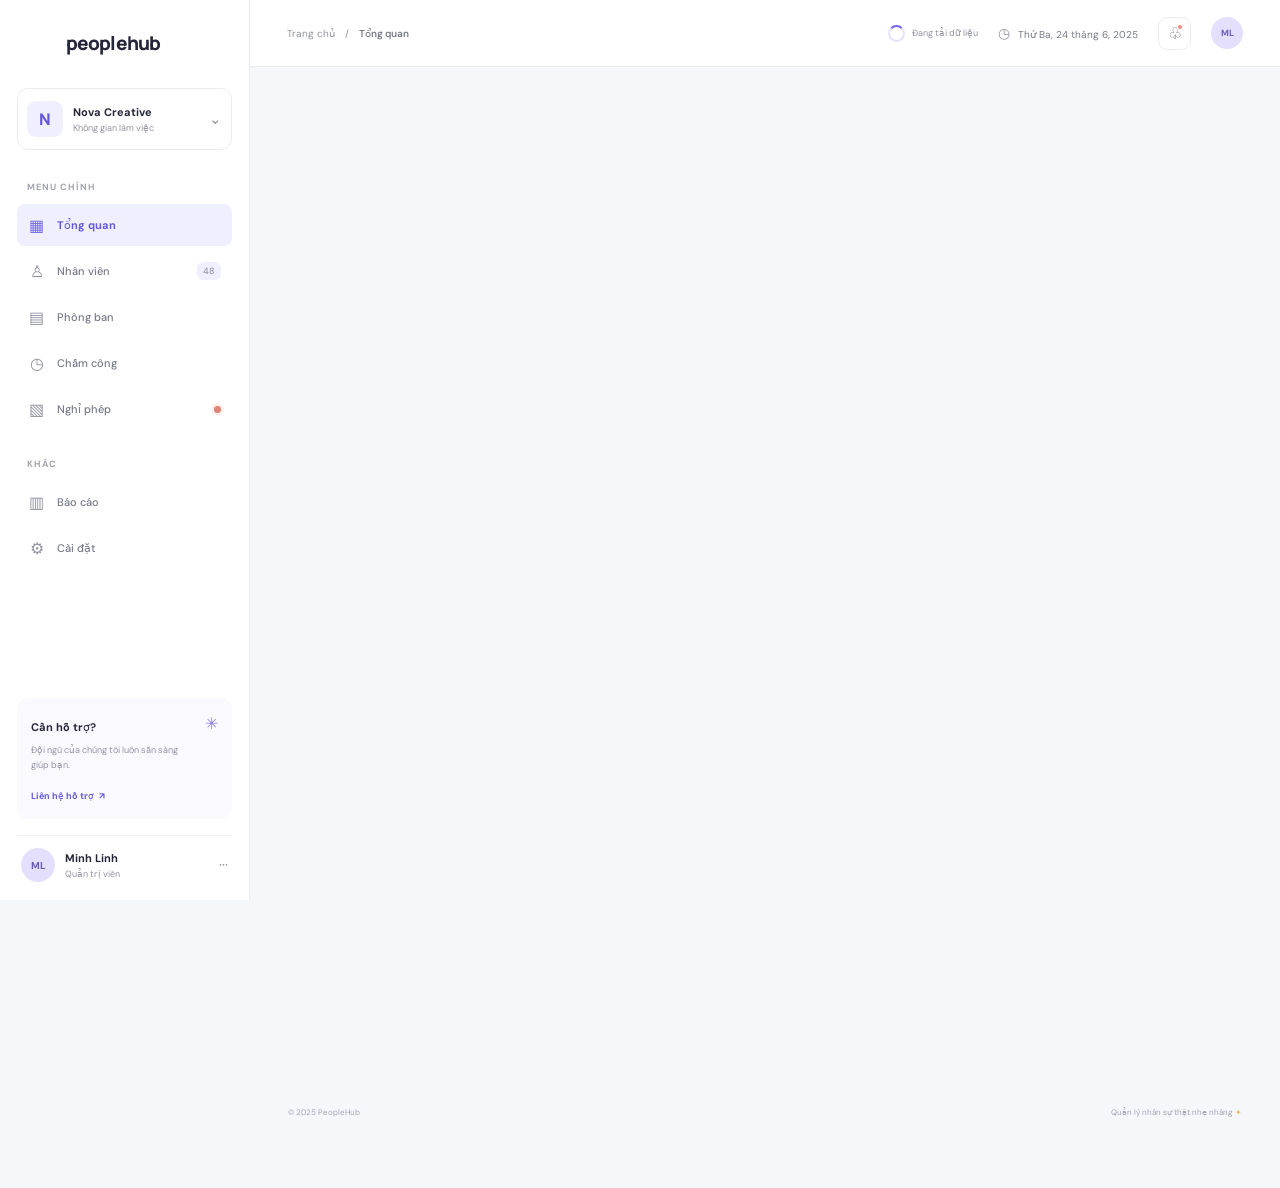
==== commit df74a011: "Add files via upload" ====
--- a/index.html
+++ b/index.html
@@ -10,11 +10,18 @@
     <title>Nhân sự — Bảng điều khiển</title>
     <link rel="preconnect" href="https://fonts.googleapis.com">
     <link rel="preconnect" href="https://fonts.gstatic.com" crossorigin>
+    <link rel="preconnect" href="https://cdn.jsdelivr.net" crossorigin>
     <link
       href="https://fonts.googleapis.com/css2?family=DM+Sans:wght@400;500;600;700&family=Manrope:wght@400;500;600;700;800&display=swap"
       rel="stylesheet"
     >
+    <link
+      rel="stylesheet"
+      href="https://cdn.jsdelivr.net/npm/aos@2.3.4/dist/aos.css"
+    >
     <link rel="stylesheet" href="styles.css">
+    <script defer src="https://cdn.jsdelivr.net/npm/aos@2.3.4/dist/aos.js"></script>
+    <script defer src="app.js"></script>
   </head>
   <body>
     <div class="app-shell">
@@ -78,6 +85,10 @@
         <header class="topbar">
           <div class="breadcrumbs"><span>Trang chủ</span><span aria-hidden="true">/</span><strong>Tổng quan</strong></div>
           <div class="topbar-actions">
+            <span class="sync-status" role="status" aria-label="Đang tải dữ liệu">
+              <span class="loading-spinner" aria-hidden="true"></span>
+              <span class="sync-label">Đang tải dữ liệu</span>
+            </span>
             <span class="today-label"><span aria-hidden="true">◷</span> Thứ Ba, 24 tháng 6, 2025</span>
             <a class="icon-button" href="#leave" aria-label="Thông báo">
               <span aria-hidden="true">♧</span><i></i>
@@ -87,16 +98,21 @@
         </header>
 
         <div class="page-content">
-          <section class="welcome-row" aria-labelledby="welcome-title">
+          <section class="welcome-row" aria-labelledby="welcome-title" data-aos="fade-up">
             <div>
               <p class="overline">THỨ BA, NGÀY 24 THÁNG 6, 2025</p>
               <h1 id="welcome-title">Chào buổi sáng, Linh <span aria-hidden="true">✦</span></h1>
               <p class="welcome-copy">Đây là tình hình nhân sự của công ty hôm nay.</p>
             </div>
-            <a class="primary-button" href="#employees"><span aria-hidden="true">＋</span> Thêm nhân viên</a>
+            <a
+              class="primary-button"
+              href="mailto:support@peoplehub.vn?subject=Tin%20nh%E1%BA%AFn%20t%E1%BB%AB%20PeopleHub"
+            >
+              <span aria-hidden="true">✉</span> Gửi tin nhắn
+            </a>
           </section>
 
-          <section class="stats-grid" aria-label="Chỉ số nhân sự tổng quan">
+          <section class="stats-grid" aria-label="Chỉ số nhân sự tổng quan" data-aos="fade-up">
             <article class="stat-card">
               <div class="stat-top">
                 <span class="stat-icon icon-lavender" aria-hidden="true">♙</span>
@@ -136,7 +152,7 @@
           </section>
 
           <div class="dashboard-grid">
-            <section class="panel attendance-panel" id="attendance" aria-labelledby="attendance-title">
+            <section class="panel attendance-panel" id="attendance" aria-labelledby="attendance-title" data-aos="fade-up">
               <div class="panel-heading">
                 <div>
                   <h2 id="attendance-title">Tổng quan chấm công</h2>
@@ -164,7 +180,7 @@
               </div>
             </section>
 
-            <section class="panel departments-panel" id="departments" aria-labelledby="departments-title">
+            <section class="panel departments-panel" id="departments" aria-labelledby="departments-title" data-aos="fade-up">
               <div class="panel-heading">
                 <div><h2 id="departments-title">Phòng ban</h2><p>Phân bổ nhân sự</p></div>
                 <a class="more-link" href="#departments" aria-label="Xem thêm phòng ban">···</a>
@@ -194,7 +210,7 @@
               </div>
             </section>
 
-            <section class="panel employees-panel" id="employees" aria-labelledby="employees-title">
+            <section class="panel employees-panel" id="employees" aria-labelledby="employees-title" data-aos="fade-up">
               <div class="panel-heading employee-heading">
                 <div><h2 id="employees-title">Nhân viên mới</h2><p>Chào đón những thành viên mới gia nhập</p></div>
                 <a class="secondary-button" href="#employees">Xem tất cả <span aria-hidden="true">→</span></a>
@@ -226,7 +242,7 @@
               </div>
             </section>
 
-            <section class="panel leave-panel" id="leave" aria-labelledby="leave-title">
+            <section class="panel leave-panel" id="leave" aria-labelledby="leave-title" data-aos="fade-up">
               <div class="panel-heading">
                 <div><h2 id="leave-title">Yêu cầu nghỉ phép</h2><p>Cần bạn xem xét</p></div>
                 <span class="request-count">03 mới</span>
--- a/styles.css
+++ b/styles.css
@@ -1,19 +1,59 @@
 :root {
   color-scheme: light;
-  font-family: "DM Sans", sans-serif;
-  color: #25263a;
-  background: #f6f7fb;
+  font-family: var(--font-body);
+  color: var(--color-text);
+  background: var(--color-canvas);
   font-synthesis: none;
   text-rendering: optimizeLegibility;
   -webkit-font-smoothing: antialiased;
   -moz-osx-font-smoothing: grayscale;
   font-weight: 400;
-  --ink: #25263a;
-  --muted: #9293a3;
-  --line: #ececf2;
-  --purple: #7267e9;
-  --green: #48b894;
-  --orange: #f0a36e;
+  --font-body: "DM Sans", sans-serif;
+  --font-heading: "Manrope", sans-serif;
+  --color-canvas: #f6f7fb;
+  --color-surface: #fff;
+  --color-surface-muted: #fafafd;
+  --color-surface-glass: #ffffffed;
+  --color-text: #25263a;
+  --color-text-secondary: #77798a;
+  --color-text-muted: #9293a3;
+  --color-text-faint: #a3a4b1;
+  --color-border: #ececf2;
+  --color-border-soft: #f1f1f5;
+  --color-primary: #7267e9;
+  --color-primary-hover: #6156d7;
+  --color-primary-strong: #6459d7;
+  --color-primary-soft: #f0efff;
+  --color-primary-pale: #faf9ff;
+  --color-lavender: #8c80ee;
+  --color-lavender-light: #bcb5fa;
+  --color-lavender-pale: #e5e3fb;
+  --color-success: #48b894;
+  --color-success-strong: #3da77e;
+  --color-success-soft: #eaf8f1;
+  --color-warning: #f0a36e;
+  --color-warning-strong: #d99350;
+  --color-warning-soft: #fff4e8;
+  --color-danger: #df8277;
+  --color-danger-soft: #fff0ed;
+  --color-info: #7aa8e7;
+  --color-info-soft: #e8f2ff;
+  --color-rose: #df8cb1;
+  --color-alert: #ef887e;
+  --color-accent-yellow: #efbd57;
+  --color-avatar-violet-bg: #e4dffc;
+  --color-avatar-violet-text: #695bb8;
+  --color-avatar-coral-bg: #f9dfd7;
+  --color-avatar-coral-text: #ba685c;
+  --color-avatar-blue-bg: #dceafa;
+  --color-avatar-blue-text: #527ca8;
+  --color-avatar-yellow-bg: #faedc9;
+  --color-avatar-yellow-text: #967838;
+  --color-avatar-green-bg: #d9f0e5;
+  --color-avatar-green-text: #4d9271;
+  --color-shadow: #30305205;
+  --color-shadow-primary: #7065e826;
+  --color-focus: #aaa4ff;
 }
 
 * {
@@ -21,15 +61,15 @@
 }
 
 html {
-  min-width: 360px;
+  min-width: 300px;
   scroll-behavior: smooth;
 }
 
 body {
-  min-width: 360px;
+  min-width: 300px;
   min-height: 100vh;
   margin: 0;
-  background: #f6f7fb;
+  background: var(--color-canvas);
 }
 
 a {
@@ -38,7 +78,7 @@
 }
 
 a:focus-visible {
-  outline: 3px solid #aaa4ff;
+  outline: 3px solid var(--color-focus);
   outline-offset: 3px;
 }
 
@@ -59,8 +99,8 @@
   width: 250px;
   flex-direction: column;
   padding: 27px 17px 18px;
-  border-right: 1px solid #eeeff4;
-  background: #fff;
+  border-right: 1px solid var(--color-border);
+  background: var(--color-surface);
 }
 
 .brand {
@@ -69,8 +109,8 @@
   gap: 10px;
   align-self: flex-start;
   margin: 0 0 30px 8px;
-  color: #28293b;
-  font-family: "Manrope", sans-serif;
+  color: var(--color-text);
+  font-family: var(--font-heading);
   font-size: 19px;
   font-weight: 800;
   letter-spacing: -0.9px;
@@ -117,9 +157,9 @@
   align-items: center;
   gap: 10px;
   padding: 9px;
-  border: 1px solid #eeeef3;
+  border: 1px solid var(--color-border);
   border-radius: 11px;
-  background: #fff;
+  background: var(--color-surface);
 }
 
 .workspace-icon {
@@ -129,9 +169,9 @@
   flex: 0 0 auto;
   place-items: center;
   border-radius: 9px;
-  background: #ecebff;
-  color: #655ad8;
-  font-family: "Manrope", sans-serif;
+  background: var(--color-primary-soft);
+  color: var(--color-primary-strong);
+  font-family: var(--font-heading);
   font-size: 16px;
   font-weight: 800;
 }
@@ -146,7 +186,7 @@
 .workspace-copy strong,
 .user-copy strong {
   overflow: hidden;
-  color: #343549;
+  color: var(--color-text);
   font-size: 11px;
   font-weight: 700;
   text-overflow: ellipsis;
@@ -155,13 +195,13 @@
 
 .workspace-copy small,
 .user-copy small {
-  color: #999aa9;
+  color: var(--color-text-muted);
   font-size: 9px;
 }
 
 .chevron {
   margin-left: auto;
-  color: #9798a8;
+  color: var(--color-text-muted);
   font-size: 15px;
 }
 
@@ -173,7 +213,7 @@
 
 .nav-label {
   margin: 0 0 7px 10px;
-  color: #a3a4b1;
+  color: var(--color-text-faint);
   font-size: 9px;
   font-weight: 700;
   letter-spacing: 1px;
@@ -191,32 +231,32 @@
   gap: 12px;
   padding: 0 11px;
   border-radius: 8px;
-  color: #77798a;
+  color: var(--color-text-secondary);
   font-size: 11px;
   font-weight: 500;
   transition: background-color 160ms ease, color 160ms ease;
 }
 
 .nav-link:hover {
-  background: #f7f6ff;
+  background: var(--color-primary-soft);
   color: var(--purple);
 }
 
 .nav-link.is-active {
-  background: #f0efff;
-  color: #6459d7;
+  background: var(--color-primary-soft);
+  color: var(--color-primary-strong);
   font-weight: 700;
 }
 
 .nav-icon {
   width: 17px;
-  color: #9a9baa;
+  color: var(--color-text-muted);
   font-size: 16px;
   text-align: center;
 }
 
 .is-active .nav-icon {
-  color: #6c61e5;
+  color: var(--color-primary);
 }
 
 .nav-badge {
@@ -224,8 +264,8 @@
   margin-left: auto;
   padding: 3px 6px;
   border-radius: 6px;
-  background: #f2f2f8;
-  color: #88899a;
+  background: var(--color-primary-soft);
+  color: var(--color-text-muted);
   font-size: 9px;
   text-align: center;
 }
@@ -235,8 +275,8 @@
   height: 7px;
   margin-left: auto;
   border-radius: 50%;
-  background: #ef887e;
-  box-shadow: 0 0 0 3px #fff0ef;
+  background: var(--color-danger);
+  box-shadow: 0 0 0 3px var(--color-danger-soft);
 }
 
 .sidebar-bottom {
@@ -248,28 +288,28 @@
 .help-card {
   position: relative;
   padding: 16px 13px 14px;
-  border: 1px solid #f0effa;
+  border: 1px solid var(--color-primary-pale);
   border-radius: 11px;
-  background: linear-gradient(145deg, #faf9ff, #f5f4ff);
+  background: linear-gradient(145deg, var(--color-primary-pale), var(--color-primary-pale));
 }
 
 .help-sparkle {
   position: absolute;
   top: 14px;
   right: 13px;
-  color: #8b80f1;
+  color: var(--color-lavender);
   font-size: 16px;
 }
 
 .help-card strong {
-  color: #37384d;
+  color: var(--color-text);
   font-size: 11px;
 }
 
 .help-card p {
   max-width: 165px;
   margin: 7px 0 11px;
-  color: #85869a;
+  color: var(--color-text-muted);
   font-size: 9px;
   line-height: 1.6;
 }
@@ -278,7 +318,7 @@
   display: inline-flex;
   align-items: center;
   gap: 5px;
-  color: #6d62df;
+  color: var(--color-primary-strong);
   font-size: 9px;
   font-weight: 700;
 }
@@ -288,7 +328,7 @@
   align-items: center;
   gap: 10px;
   padding: 12px 4px 0;
-  border-top: 1px solid #f0f0f4;
+  border-top: 1px solid var(--color-border-soft);
 }
 
 .avatar {
@@ -304,28 +344,28 @@
 }
 
 .avatar-violet {
-  background: #e4dffc;
-  color: #695bb8;
+  background: var(--color-avatar-violet-bg);
+  color: var(--color-avatar-violet-text);
 }
 
 .avatar-coral {
-  background: #f9dfd7;
-  color: #ba685c;
+  background: var(--color-avatar-coral-bg);
+  color: var(--color-avatar-coral-text);
 }
 
 .avatar-blue {
-  background: #dceafa;
-  color: #527ca8;
+  background: var(--color-avatar-blue-bg);
+  color: var(--color-avatar-blue-text);
 }
 
 .avatar-yellow {
-  background: #faedc9;
-  color: #967838;
+  background: var(--color-avatar-yellow-bg);
+  color: var(--color-avatar-yellow-text);
 }
 
 .avatar-green {
-  background: #d9f0e5;
-  color: #4d9271;
+  background: var(--color-avatar-green-bg);
+  color: var(--color-avatar-green-text);
 }
 
 .main-area {
@@ -342,8 +382,8 @@
   align-items: center;
   justify-content: space-between;
   padding: 0 37px;
-  border-bottom: 1px solid #ededf2;
-  background: #ffffffed;
+  border-bottom: 1px solid var(--color-border);
+  background: var(--color-surface-glass);
   backdrop-filter: blur(14px);
 }
 
@@ -351,12 +391,12 @@
   display: flex;
   align-items: center;
   gap: 10px;
-  color: #9899a8;
+  color: var(--color-text-muted);
   font-size: 10px;
 }
 
 .breadcrumbs strong {
-  color: #48495c;
+  color: var(--color-text-secondary);
   font-weight: 600;
 }
 
@@ -366,14 +406,39 @@
   gap: 20px;
 }
 
+.sync-status {
+  display: inline-flex;
+  align-items: center;
+  gap: 7px;
+  color: var(--color-text-muted);
+  font-size: 9px;
+  white-space: nowrap;
+}
+
+.loading-spinner {
+  width: 17px;
+  height: 17px;
+  flex: 0 0 auto;
+  border: 2px solid var(--color-lavender-pale);
+  border-top-color: var(--color-primary);
+  border-radius: 50%;
+  animation: spinner-rotate 800ms linear infinite;
+}
+
+@keyframes spinner-rotate {
+  to {
+    transform: rotate(360deg);
+  }
+}
+
 .today-label {
-  color: #77798a;
+  color: var(--color-text-secondary);
   font-size: 10px;
 }
 
 .today-label span {
   padding-right: 5px;
-  color: #9697a5;
+  color: var(--color-text-muted);
   font-size: 14px;
 }
 
@@ -383,9 +448,9 @@
   width: 33px;
   height: 33px;
   place-items: center;
-  border: 1px solid #edecf2;
+  border: 1px solid var(--color-border);
   border-radius: 9px;
-  color: #77788b;
+  color: var(--color-text-secondary);
   font-size: 16px;
 }
 
@@ -395,9 +460,9 @@
   right: 7px;
   width: 6px;
   height: 6px;
-  border: 1px solid #fff;
+  border: 1px solid var(--color-surface);
   border-radius: 50%;
-  background: #ee837b;
+  background: var(--color-alert);
 }
 
 .topbar-avatar {
@@ -422,15 +487,15 @@
 
 .overline {
   margin-bottom: 8px;
-  color: #a2a3b0;
+  color: var(--color-text-faint);
   font-size: 8px;
   font-weight: 700;
   letter-spacing: 1.25px;
 }
 
 .welcome-row h1 {
-  color: #28293c;
-  font-family: "Manrope", sans-serif;
+  color: var(--color-text);
+  font-family: var(--font-heading);
   font-size: clamp(22px, 2.2vw, 29px);
   font-weight: 700;
   letter-spacing: -1.1px;
@@ -438,35 +503,45 @@
 }
 
 .welcome-row h1 span {
-  color: #efbd57;
+  color: var(--color-accent-yellow);
   font-size: 21px;
 }
 
 .welcome-copy {
   margin-top: 5px;
-  color: #9293a2;
+  color: var(--color-text-muted);
   font-size: 11px;
 }
 
 .primary-button {
   display: inline-flex;
+  transform: translateY(0) scale(1);
   min-height: 38px;
   align-items: center;
   justify-content: center;
   gap: 7px;
   padding: 0 14px;
   border-radius: 8px;
-  background: #7065e8;
-  box-shadow: 0 4px 9px #7065e826;
+  background: var(--color-primary);
+  box-shadow: 0 4px 9px var(--color-shadow-primary);
   color: white;
   font-size: 10px;
   font-weight: 600;
-  transition: background-color 160ms ease, transform 160ms ease;
+  transition:
+    background-color 220ms cubic-bezier(0.22, 1, 0.36, 1),
+    box-shadow 220ms cubic-bezier(0.22, 1, 0.36, 1),
+    transform 220ms cubic-bezier(0.22, 1, 0.36, 1);
 }
 
 .primary-button:hover {
-  background: #6156d7;
-  transform: translateY(-1px);
+  background: var(--color-primary-hover);
+  box-shadow: 0 8px 16px var(--color-shadow-primary);
+  transform: translateY(-3px);
+}
+
+.primary-button:active {
+  box-shadow: 0 2px 5px var(--color-shadow-primary);
+  transform: scale(0.95);
 }
 
 .primary-button span {
@@ -484,10 +559,10 @@
 .stat-card,
 .panel {
   min-width: 0;
-  border: 1px solid #ececf2;
+  border: 1px solid var(--color-border);
   border-radius: 11px;
-  background: #fff;
-  box-shadow: 0 3px 12px #30305205;
+  background: var(--color-surface);
+  box-shadow: 0 3px 12px var(--color-shadow);
 }
 
 .stat-card {
@@ -513,23 +588,23 @@
 }
 
 .icon-lavender {
-  background: #efedff;
-  color: #7469df;
+  background: var(--color-primary-soft);
+  color: var(--color-primary-strong);
 }
 
 .icon-mint {
-  background: #e5f7f0;
-  color: #43ae87;
+  background: var(--color-success-soft);
+  color: var(--color-success);
 }
 
 .icon-peach {
-  background: #fff1e7;
-  color: #e89362;
+  background: var(--color-warning-soft);
+  color: var(--color-warning);
 }
 
 .icon-blue {
-  background: #e8f2ff;
-  color: #6594d2;
+  background: var(--color-info-soft);
+  color: var(--color-info);
 }
 
 .stat-change {
@@ -540,23 +615,23 @@
 }
 
 .positive {
-  background: #eaf8f1;
-  color: #3da77e;
+  background: var(--color-success-soft);
+  color: var(--color-success-strong);
 }
 
 .negative {
-  background: #fff0ed;
-  color: #df8277;
+  background: var(--color-danger-soft);
+  color: var(--color-danger);
 }
 
 .neutral {
-  background: #f2f1ff;
-  color: #7a70dc;
+  background: var(--color-primary-soft);
+  color: var(--color-primary-strong);
 }
 
 .stat-label {
   margin-top: 12px;
-  color: #858696;
+  color: var(--color-text-muted);
   font-size: 10px;
 }
 
@@ -568,15 +643,15 @@
 }
 
 .stat-value {
-  color: #2b2c40;
-  font-family: "Manrope", sans-serif;
+  color: var(--color-text);
+  font-family: var(--font-heading);
   font-size: 24px;
   font-weight: 700;
   letter-spacing: -1px;
 }
 
 .stat-caption {
-  color: #a0a1ae;
+  color: var(--color-text-faint);
   font-size: 8px;
 }
 
@@ -594,18 +669,18 @@
   width: 4px;
   height: var(--bar);
   border-radius: 3px;
-  background: #c9c4ff;
+  background: var(--color-lavender-light);
 }
 
 .mini-bars i:nth-last-child(-n + 2) {
-  background: #7d72ec;
+  background: var(--color-lavender);
 }
 
 .progress-track {
   height: 5px;
   overflow: hidden;
   border-radius: 99px;
-  background: #f1f1f5;
+  background: var(--color-border-soft);
 }
 
 .stat-card > .progress-track {
@@ -619,23 +694,23 @@
 }
 
 .fill-green {
-  background: #56c39b;
+  background: var(--color-success);
 }
 
 .fill-orange {
-  background: #f2aa77;
+  background: var(--color-warning);
 }
 
 .fill-blue {
-  background: #7aa8e7;
+  background: var(--color-info);
 }
 
 .fill-purple {
-  background: #8c80ee;
+  background: var(--color-lavender);
 }
 
 .fill-pink {
-  background: #df8cb1;
+  background: var(--color-rose);
 }
 
 .dashboard-grid {
@@ -657,8 +732,8 @@
 }
 
 .panel-heading h2 {
-  color: #333448;
-  font-family: "Manrope", sans-serif;
+  color: var(--color-text);
+  font-family: var(--font-heading);
   font-size: 13px;
   font-weight: 700;
   letter-spacing: -0.25px;
@@ -666,7 +741,7 @@
 
 .panel-heading p {
   margin-top: 4px;
-  color: #9a9baa;
+  color: var(--color-text-muted);
   font-size: 9px;
 }
 
@@ -680,14 +755,14 @@
   align-items: center;
   gap: 12px;
   padding: 7px 9px;
-  border: 1px solid #efeff4;
+  border: 1px solid var(--color-border-soft);
   border-radius: 6px;
-  color: #737487;
+  color: var(--color-text-secondary);
   font-size: 9px;
 }
 
 .select-control span {
-  color: #a5a6b1;
+  color: var(--color-text-faint);
   font-size: 12px;
 }
 
@@ -696,7 +771,7 @@
   flex-wrap: wrap;
   gap: 15px;
   margin: 19px 0 8px;
-  color: #828392;
+  color: var(--color-text-muted);
   font-size: 8px;
 }
 
@@ -716,15 +791,15 @@
 }
 
 .legend-present {
-  background: #8176ed;
+  background: var(--color-lavender);
 }
 
 .legend-remote {
-  background: #bcb5fa;
+  background: var(--color-lavender-light);
 }
 
 .legend-absent {
-  background: #e5e3fb;
+  background: var(--color-lavender-pale);
 }
 
 .chart {
@@ -739,7 +814,7 @@
   flex-direction: column;
   justify-content: space-between;
   padding: 6px 0 20px;
-  color: #a3a4b0;
+  color: var(--color-text-faint);
   font-size: 8px;
   text-align: right;
 }
@@ -760,7 +835,7 @@
 
 .chart-grid-lines i {
   width: 100%;
-  border-top: 1px dashed #efeff4;
+  border-top: 1px dashed var(--color-border-soft);
 }
 
 .bar-groups {
@@ -781,7 +856,7 @@
   align-items: center;
   justify-content: flex-end;
   gap: 8px;
-  color: #9293a1;
+  color: var(--color-text-muted);
   font-size: 8px;
 }
 
@@ -801,15 +876,15 @@
 }
 
 .bar-present {
-  background: #8176ed;
+  background: var(--color-lavender);
 }
 
 .bar-remote {
-  background: #bcb5fa;
+  background: var(--color-lavender-light);
 }
 
 .bar-absent {
-  background: #e5e3fb;
+  background: var(--color-lavender-pale);
 }
 
 .departments-panel {
@@ -818,7 +893,7 @@
 
 .more-link {
   margin-top: -7px;
-  color: #8a8b9b;
+  color: var(--color-text-muted);
   font-size: 20px;
   letter-spacing: 1px;
 }
@@ -831,14 +906,14 @@
 }
 
 .department-total strong {
-  color: #2d2e42;
-  font-family: "Manrope", sans-serif;
+  color: var(--color-text);
+  font-family: var(--font-heading);
   font-size: 23px;
   letter-spacing: -1px;
 }
 
 .department-total span {
-  color: #a0a1ae;
+  color: var(--color-text-faint);
   font-size: 9px;
 }
 
@@ -856,7 +931,7 @@
   display: flex;
   align-items: center;
   justify-content: space-between;
-  color: #777889;
+  color: var(--color-text-secondary);
   font-size: 9px;
 }
 
@@ -867,36 +942,36 @@
 }
 
 .department-meta strong {
-  color: #525365;
+  color: var(--color-text-secondary);
   font-size: 9px;
   font-weight: 600;
 }
 
 .department-meta small {
   padding-left: 4px;
-  color: #a1a2ae;
+  color: var(--color-text-faint);
   font-size: 8px;
   font-weight: 400;
 }
 
 .dot-purple {
-  background: #8c80ee;
+  background: var(--color-lavender);
 }
 
 .dot-blue {
-  background: #7aa8e7;
+  background: var(--color-info);
 }
 
 .dot-orange {
-  background: #f2aa77;
+  background: var(--color-warning);
 }
 
 .dot-green {
-  background: #56c39b;
+  background: var(--color-success);
 }
 
 .dot-pink {
-  background: #df8cb1;
+  background: var(--color-rose);
 }
 
 .employees-panel {
@@ -914,17 +989,17 @@
   align-items: center;
   gap: 8px;
   padding: 7px 10px;
-  border: 1px solid #edecf3;
+  border: 1px solid var(--color-border);
   border-radius: 6px;
-  color: #6f70a0;
+  color: var(--color-primary-strong);
   font-size: 9px;
   font-weight: 600;
 }
 
 .secondary-button:hover,
 .select-control:hover {
-  border-color: #d8d5fa;
-  background: #faf9ff;
+  border-color: var(--color-lavender-light);
+  background: var(--color-primary-pale);
 }
 
 .table-wrap {
@@ -940,13 +1015,13 @@
 }
 
 thead {
-  background: #fafafd;
+  background: var(--color-surface-muted);
 }
 
 th {
   padding: 10px 11px;
-  color: #a0a1ae;
-  font-size: 7px;
+  color: var(--color-text-faint);
+  font-size: 8px;
   font-weight: 700;
   letter-spacing: 0.55px;
 }
@@ -963,8 +1038,8 @@
 
 td {
   padding: 10px 11px;
-  border-top: 1px solid #f1f1f5;
-  color: #747586;
+  border-top: 1px solid var(--color-border-soft);
+  color: var(--color-text-secondary);
   font-size: 8px;
 }
 
@@ -988,13 +1063,13 @@
 }
 
 .employee-cell strong {
-  color: #45465a;
+  color: var(--color-text-secondary);
   font-size: 9px;
   font-weight: 600;
 }
 
 .employee-cell small {
-  color: #a0a1ad;
+  color: var(--color-text-faint);
   font-size: 7px;
 }
 
@@ -1007,13 +1082,13 @@
 }
 
 .status-active {
-  background: #eaf8f1;
-  color: #3da77e;
+  background: var(--color-success-soft);
+  color: var(--color-success-strong);
 }
 
 .status-onboarding {
-  background: #fff4e8;
-  color: #d99350;
+  background: var(--color-warning-soft);
+  color: var(--color-warning-strong);
 }
 
 .leave-panel {
@@ -1025,8 +1100,8 @@
 .request-count {
   padding: 5px 7px;
   border-radius: 5px;
-  background: #fff0ed;
-  color: #df8277;
+  background: var(--color-danger-soft);
+  color: var(--color-danger);
   font-size: 8px;
   font-weight: 600;
   white-space: nowrap;
@@ -1041,7 +1116,7 @@
   align-items: center;
   gap: 8px;
   padding: 11px 0;
-  border-bottom: 1px solid #f1f1f5;
+  border-bottom: 1px solid var(--color-border-soft);
 }
 
 .leave-person {
@@ -1052,7 +1127,7 @@
 }
 
 .leave-person strong {
-  color: #48495b;
+  color: var(--color-text-secondary);
   font-size: 9px;
   font-weight: 600;
 }
@@ -1060,20 +1135,20 @@
 .leave-person span,
 .leave-person small {
   overflow: hidden;
-  color: #9394a2;
+  color: var(--color-text-muted);
   font-size: 7px;
   text-overflow: ellipsis;
   white-space: nowrap;
 }
 
 .leave-person small {
-  color: #a8a9b4;
+  color: var(--color-text-faint);
 }
 
 .leave-days {
   align-self: flex-start;
   padding-top: 2px;
-  color: #868797;
+  color: var(--color-text-muted);
   font-size: 7px;
   white-space: nowrap;
 }
@@ -1084,7 +1159,7 @@
   justify-content: center;
   gap: 7px;
   padding-top: 12px;
-  color: #6c61df;
+  color: var(--color-primary-strong);
   font-size: 8px;
   font-weight: 600;
 }
@@ -1094,12 +1169,12 @@
   justify-content: space-between;
   gap: 12px;
   padding: 19px 1px 0;
-  color: #a4a5b1;
+  color: var(--color-text-faint);
   font-size: 8px;
 }
 
 .page-footer span span {
-  color: #edbd58;
+  color: var(--color-accent-yellow);
 }
 
 @media (min-width: 1500px) {
@@ -1248,6 +1323,70 @@
 }
 
 @media (max-width: 650px) {
+  .sidebar {
+    inset: auto 0 0;
+    width: 100%;
+    min-height: 64px;
+    flex-direction: row;
+    align-items: center;
+    padding: 5px 7px calc(5px + env(safe-area-inset-bottom));
+    border-top: 1px solid var(--color-border);
+    border-right: 0;
+    box-shadow: 0 -5px 18px var(--color-shadow);
+  }
+
+  .brand,
+  .workspace,
+  .sidebar-bottom {
+    display: none;
+  }
+
+  .side-nav {
+    display: grid;
+    width: 100%;
+    grid-template-columns: repeat(7, minmax(0, 1fr));
+    gap: 3px;
+    margin: 0;
+  }
+
+  .nav-link,
+  .nav-link.is-active {
+    display: flex;
+    min-width: 0;
+    min-height: 48px;
+    flex-direction: column;
+    justify-content: center;
+    gap: 3px;
+    padding: 3px 1px;
+    font-size: 8px;
+    line-height: 1.1;
+    text-align: center;
+  }
+
+  .nav-icon {
+    width: auto;
+    font-size: 15px;
+    line-height: 1;
+  }
+
+  .nav-badge {
+    display: none;
+  }
+
+  .notification-dot {
+    position: absolute;
+    top: 5px;
+    right: calc(50% - 17px);
+    width: 6px;
+    height: 6px;
+    margin: 0;
+  }
+
+  .main-area {
+    margin-left: 0;
+    padding-bottom: 70px;
+  }
+
   .topbar {
     height: 58px;
     padding: 0 16px;
@@ -1259,6 +1398,10 @@
 
   .topbar-actions {
     gap: 11px;
+  }
+
+  .sync-label {
+    display: none;
   }
 
   .page-content {
@@ -1314,7 +1457,7 @@
   }
 
   .leave-item {
-    border-bottom: 1px solid #f1f1f5;
+    border-bottom: 1px solid var(--color-border-soft);
   }
 
   .page-footer {
@@ -1323,7 +1466,26 @@
   }
 }
 
+@media (max-width: 380px) {
+  .nav-link,
+  .nav-link.is-active {
+    font-size: 7px;
+  }
+
+  .welcome-row {
+    flex-wrap: wrap;
+  }
+
+  .welcome-copy {
+    max-width: 100%;
+  }
+}
+
 @media (prefers-reduced-motion: reduce) {
+  .loading-spinner {
+    animation: none;
+  }
+
   *,
   *::before,
   *::after {
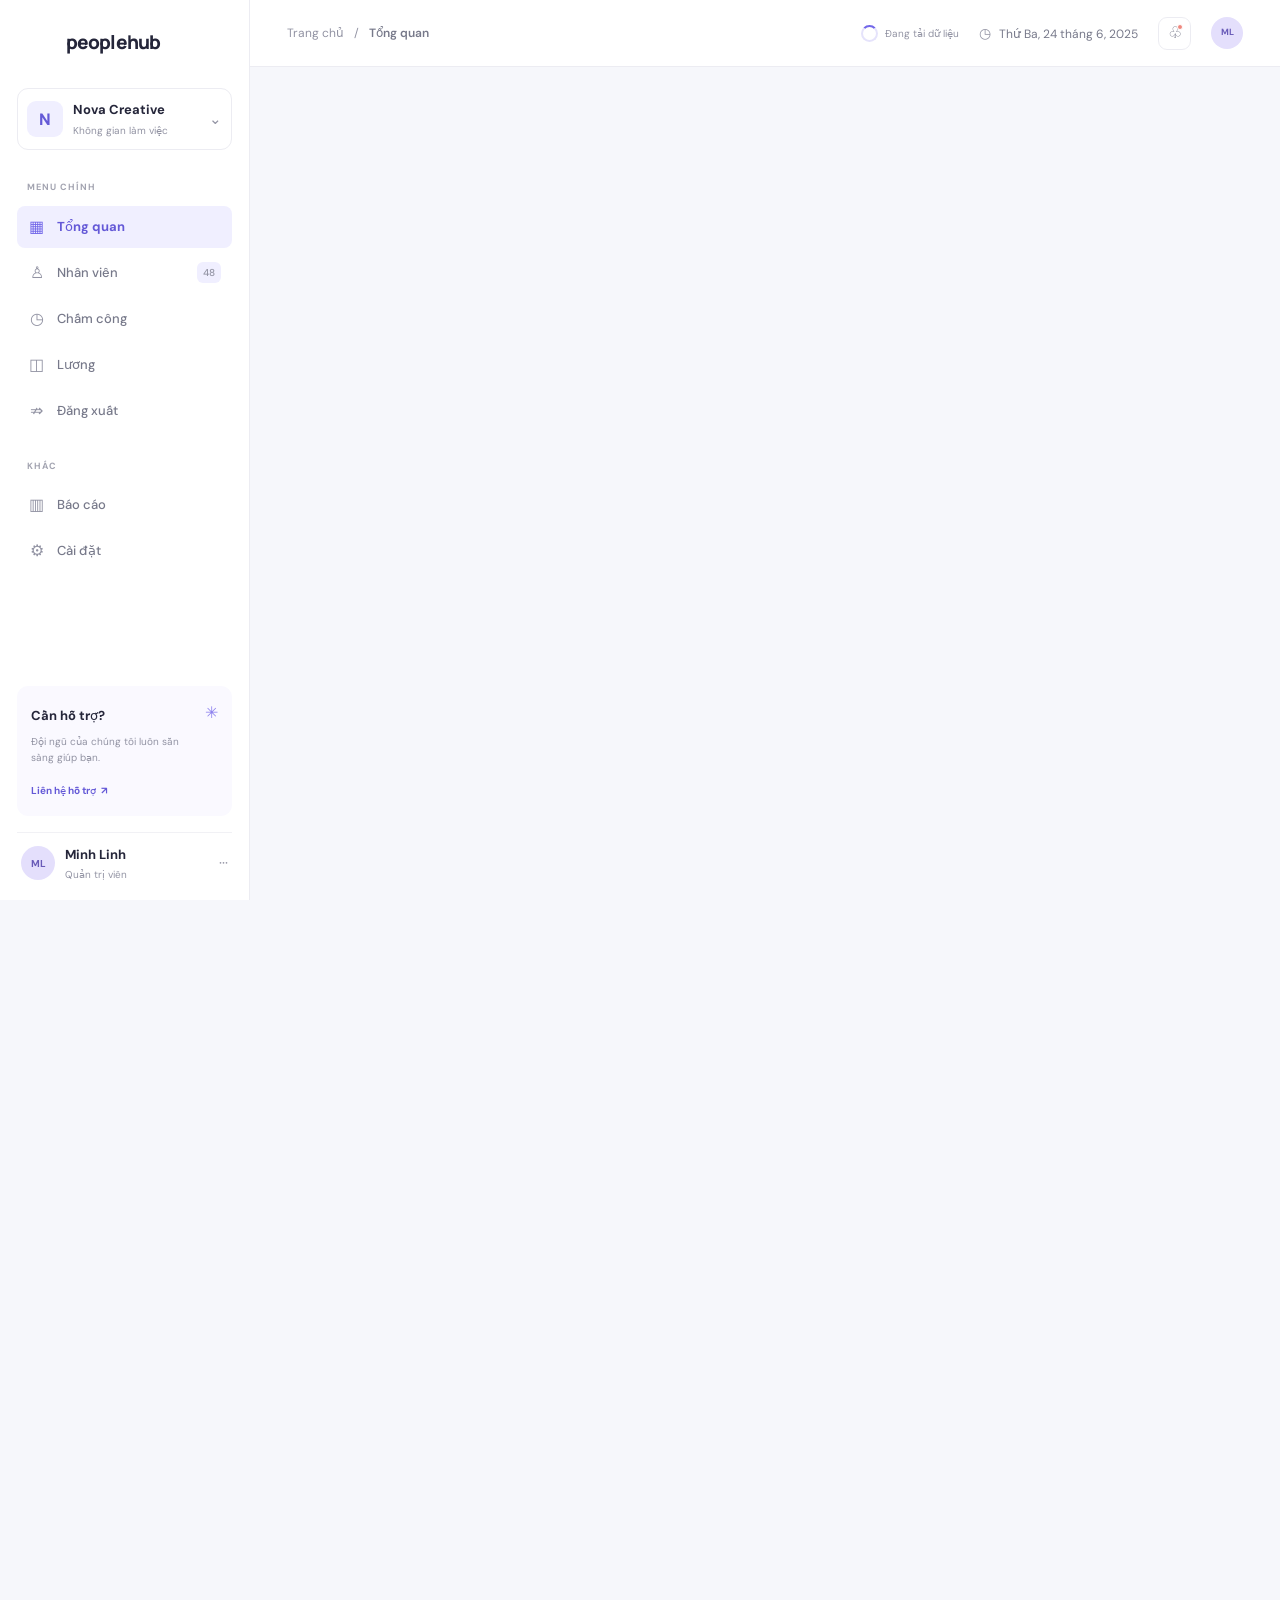
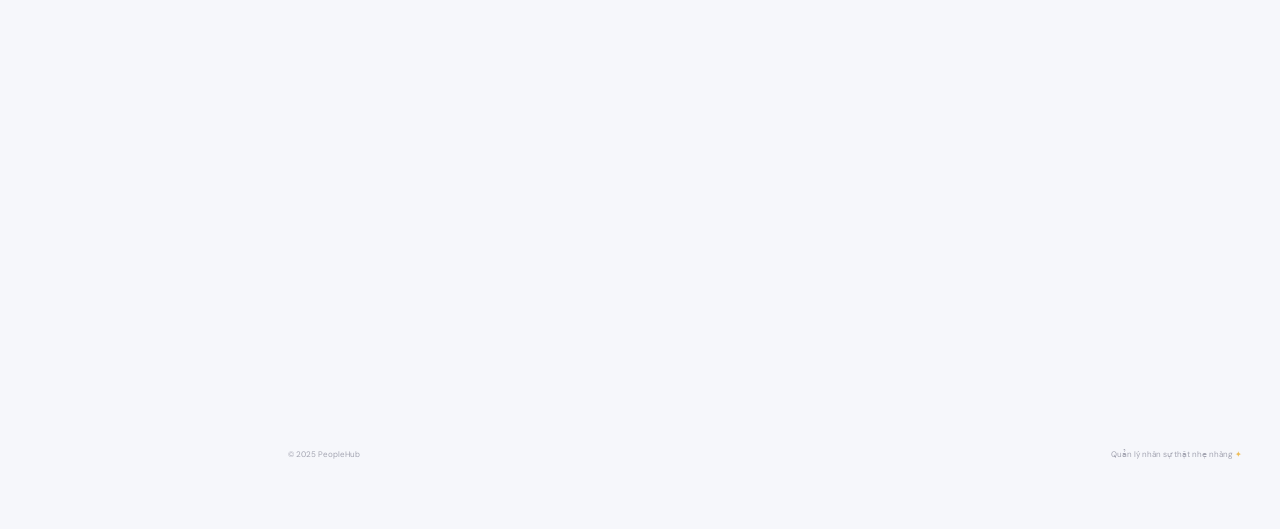
==== commit baaf2a82: "Add files via upload" ====
--- a/index.html
+++ b/index.html
@@ -39,29 +39,28 @@
 
         <nav class="side-nav">
           <p class="nav-label">MENU CHÍNH</p>
-          <a class="nav-link is-active" href="#overview" aria-current="page">
+          <a class="nav-link is-active" href="index.html" aria-current="page">
             <span class="nav-icon" aria-hidden="true">▦</span>Tổng quan
           </a>
-          <a class="nav-link" href="#employees">
+          <a class="nav-link" href="employees.html">
             <span class="nav-icon" aria-hidden="true">♙</span>Nhân viên
             <span class="nav-badge">48</span>
           </a>
-          <a class="nav-link" href="#departments">
-            <span class="nav-icon" aria-hidden="true">▤</span>Phòng ban
-          </a>
-          <a class="nav-link" href="#attendance">
+          <a class="nav-link" href="attendance.html">
             <span class="nav-icon" aria-hidden="true">◷</span>Chấm công
           </a>
-          <a class="nav-link" href="#leave">
-            <span class="nav-icon" aria-hidden="true">▧</span>Nghỉ phép
-            <span class="notification-dot" aria-label="Có yêu cầu mới"></span>
+          <a class="nav-link" href="payroll.html">
+            <span class="nav-icon" aria-hidden="true">◫</span>Lương
+          </a>
+          <a class="nav-link" href="login.html">
+            <span class="nav-icon" aria-hidden="true">⇏</span>Đăng xuất
           </a>
 
           <p class="nav-label nav-label-spaced">KHÁC</p>
-          <a class="nav-link" href="#attendance">
+          <a class="nav-link" href="index.html#overview">
             <span class="nav-icon" aria-hidden="true">▥</span>Báo cáo
           </a>
-          <a class="nav-link" href="#overview">
+          <a class="nav-link" href="index.html#overview">
             <span class="nav-icon" aria-hidden="true">⚙</span>Cài đặt
           </a>
         </nav>
@@ -148,6 +147,149 @@
               <p class="stat-label">Vị trí đang tuyển</p>
               <div class="stat-value-row"><strong class="stat-value">05</strong><span class="stat-caption">3 phòng ban</span></div>
               <div class="progress-track"><span class="progress-fill fill-blue" style="width: 55%"></span></div>
+            </article>
+          </section>
+
+          <section class="feature-strip" aria-labelledby="feature-title" data-aos="fade-up">
+            <div class="section-header">
+              <div>
+                <p class="overline">HỆ THỐNG QUẢN LÝ NHÂN SỰ</p>
+                <h2 id="feature-title">Các phân hệ chính</h2>
+              </div>
+              <a class="secondary-button" href="#employees">Xem toàn bộ <span aria-hidden="true">→</span></a>
+            </div>
+            <div class="module-grid">
+              <article class="module-card">
+                <span class="module-icon icon-lavender" aria-hidden="true">🔐</span>
+                <h3>Đăng nhập & phân quyền</h3>
+                <ul>
+                  <li>SSO / 2FA / mật khẩu</li>
+                  <li>Vai trò Admin / HR / Manager</li>
+                  <li>Audit log hoạt động</li>
+                </ul>
+              </article>
+              <article class="module-card">
+                <span class="module-icon icon-mint" aria-hidden="true">👥</span>
+                <h3>Quản lý hồ sơ nhân sự</h3>
+                <ul>
+                  <li>Danh bạ nhân viên</li>
+                  <li>Hồ sơ cá nhân & hợp đồng</li>
+                  <li>Thăng chức / điều chuyển</li>
+                </ul>
+              </article>
+              <article class="module-card">
+                <span class="module-icon icon-peach" aria-hidden="true">🕒</span>
+                <h3>Chấm công & nghỉ phép</h3>
+                <ul>
+                  <li>Chấm công theo ca</li>
+                  <li>Đơn nghỉ phép & phê duyệt</li>
+                  <li>Đi muộn / về sớm / OT</li>
+                </ul>
+              </article>
+              <article class="module-card">
+                <span class="module-icon icon-blue" aria-hidden="true">💰</span>
+                <h3>Lương & phúc lợi</h3>
+                <ul>
+                  <li>Quy tắc tính lương</li>
+                  <li>Phiếu lương điện tử</li>
+                  <li>Bảo hiểm & khám sức khỏe</li>
+                </ul>
+              </article>
+              <article class="module-card">
+                <span class="module-icon icon-rose" aria-hidden="true">🎯</span>
+                <h3>Tuyển dụng</h3>
+                <ul>
+                  <li>Đăng tin tuyển dụng</li>
+                  <li>Pipeline ứng viên</li>
+                  <li>Đánh giá & Offer</li>
+                </ul>
+              </article>
+              <article class="module-card">
+                <span class="module-icon icon-gold" aria-hidden="true">📚</span>
+                <h3>Đào tạo & phát triển</h3>
+                <ul>
+                  <li>Onboarding checklist</li>
+                  <li>Khóa học nội bộ</li>
+                  <li>Chứng chỉ & đánh giá</li>
+                </ul>
+              </article>
+              <article class="module-card">
+                <span class="module-icon icon-purple" aria-hidden="true">📈</span>
+                <h3>Đánh giá hiệu suất</h3>
+                <ul>
+                  <li>KPIs / OKRs</li>
+                  <li>360° review</li>
+                  <li>Lịch sử xếp loại</li>
+                </ul>
+              </article>
+              <article class="module-card">
+                <span class="module-icon icon-slate" aria-hidden="true">⚙️</span>
+                <h3>Cài đặt hệ thống</h3>
+                <ul>
+                  <li>Danh mục chung</li>
+                  <li>Phân quyền</li>
+                  <li>Thiết lập lịch nghỉ</li>
+                </ul>
+              </article>
+            </div>
+          </section>
+
+          <section class="info-grid" aria-label="Thông tin và lịch công ty" data-aos="fade-up">
+            <article class="panel announcements-panel">
+              <div class="panel-heading">
+                <div>
+                  <h2>Thông báo nội bộ</h2>
+                  <p>Cập nhật mới nhất từ công ty</p>
+                </div>
+                <a class="more-link" href="#overview" aria-label="Xem thêm thông báo">···</a>
+              </div>
+              <div class="announcement-list">
+                <div class="announcement-item">
+                  <span class="announcement-tag tag-purple">HR</span>
+                  <div>
+                    <strong>Chương trình onboarding tháng 7</strong>
+                    <small>Đăng ngày 18/06 • 14:30</small>
+                  </div>
+                </div>
+                <div class="announcement-item">
+                  <span class="announcement-tag tag-green">Công ty</span>
+                  <div>
+                    <strong>Lịch nghỉ lễ Quốc khánh 2025</strong>
+                    <small>Đăng ngày 16/06 • 09:15</small>
+                  </div>
+                </div>
+                <div class="announcement-item">
+                  <span class="announcement-tag tag-orange">Đào tạo</span>
+                  <div>
+                    <strong>Khóa học kỹ năng lãnh đạo mở đăng ký</strong>
+                    <small>Đăng ngày 14/06 • 16:45</small>
+                  </div>
+                </div>
+              </div>
+            </article>
+
+            <article class="panel calendar-panel">
+              <div class="panel-heading">
+                <div>
+                  <h2>Lịch công ty</h2>
+                  <p>Sự kiện & ngày quan trọng</p>
+                </div>
+                <a class="secondary-button small-button" href="#overview">Xem lịch</a>
+              </div>
+              <div class="event-list">
+                <div class="event-item">
+                  <div class="event-date"><strong>24</strong><span>Th6</span></div>
+                  <div class="event-copy"><strong>Phỏng vấn nhân sự</strong><small>3 ứng viên • 09:00</small></div>
+                </div>
+                <div class="event-item">
+                  <div class="event-date"><strong>26</strong><span>Th6</span></div>
+                  <div class="event-copy"><strong>Team building nội bộ</strong><small>Ban điều hành • 15:30</small></div>
+                </div>
+                <div class="event-item">
+                  <div class="event-date"><strong>02</strong><span>Th7</span></div>
+                  <div class="event-copy"><strong>Sinh nhật nhân viên</strong><small>8 thành viên • Cả ngày</small></div>
+                </div>
+              </div>
             </article>
           </section>
 
--- a/styles.css
+++ b/styles.css
@@ -62,6 +62,7 @@
 
 html {
   min-width: 300px;
+  font-size: 16px;
   scroll-behavior: smooth;
 }
 
@@ -70,6 +71,8 @@
   min-height: 100vh;
   margin: 0;
   background: var(--color-canvas);
+  font-size: 1rem;
+  line-height: 1.5;
 }
 
 a {
@@ -187,7 +190,7 @@
 .user-copy strong {
   overflow: hidden;
   color: var(--color-text);
-  font-size: 11px;
+  font-size: 13px;
   font-weight: 700;
   text-overflow: ellipsis;
   white-space: nowrap;
@@ -196,7 +199,7 @@
 .workspace-copy small,
 .user-copy small {
   color: var(--color-text-muted);
-  font-size: 9px;
+  font-size: 10px;
 }
 
 .chevron {
@@ -232,7 +235,7 @@
   padding: 0 11px;
   border-radius: 8px;
   color: var(--color-text-secondary);
-  font-size: 11px;
+  font-size: 13px;
   font-weight: 500;
   transition: background-color 160ms ease, color 160ms ease;
 }
@@ -266,7 +269,7 @@
   border-radius: 6px;
   background: var(--color-primary-soft);
   color: var(--color-text-muted);
-  font-size: 9px;
+  font-size: 10px;
   text-align: center;
 }
 
@@ -303,14 +306,14 @@
 
 .help-card strong {
   color: var(--color-text);
-  font-size: 11px;
+  font-size: 13px;
 }
 
 .help-card p {
   max-width: 165px;
   margin: 7px 0 11px;
   color: var(--color-text-muted);
-  font-size: 9px;
+  font-size: 10px;
   line-height: 1.6;
 }
 
@@ -319,7 +322,7 @@
   align-items: center;
   gap: 5px;
   color: var(--color-primary-strong);
-  font-size: 9px;
+  font-size: 10px;
   font-weight: 700;
 }
 
@@ -392,7 +395,7 @@
   align-items: center;
   gap: 10px;
   color: var(--color-text-muted);
-  font-size: 10px;
+  font-size: 12px;
 }
 
 .breadcrumbs strong {
@@ -411,7 +414,7 @@
   align-items: center;
   gap: 7px;
   color: var(--color-text-muted);
-  font-size: 9px;
+  font-size: 10px;
   white-space: nowrap;
 }
 
@@ -433,7 +436,7 @@
 
 .today-label {
   color: var(--color-text-secondary);
-  font-size: 10px;
+  font-size: 12px;
 }
 
 .today-label span {
@@ -510,7 +513,7 @@
 .welcome-copy {
   margin-top: 5px;
   color: var(--color-text-muted);
-  font-size: 11px;
+  font-size: 13px;
 }
 
 .primary-button {
@@ -525,7 +528,7 @@
   background: var(--color-primary);
   box-shadow: 0 4px 9px var(--color-shadow-primary);
   color: white;
-  font-size: 10px;
+  font-size: 12px;
   font-weight: 600;
   transition:
     background-color 220ms cubic-bezier(0.22, 1, 0.36, 1),
@@ -537,6 +540,206 @@
   background: var(--color-primary-hover);
   box-shadow: 0 8px 16px var(--color-shadow-primary);
   transform: translateY(-3px);
+}
+
+.feature-strip {
+  margin-bottom: 17px;
+  padding: 18px 18px 8px;
+  border: 1px solid var(--color-border);
+  border-radius: 16px;
+  background: linear-gradient(180deg, rgba(255, 255, 255, 0.96), rgba(248, 249, 255, 0.95));
+  box-shadow: 0 10px 22px rgba(102, 111, 175, 0.06);
+}
+
+.section-header {
+  display: flex;
+  align-items: center;
+  justify-content: space-between;
+  gap: 16px;
+  margin-bottom: 18px;
+}
+
+.section-header h2 {
+  color: var(--color-text);
+  font-family: var(--font-heading);
+  font-size: clamp(20px, 2vw, 27px);
+  font-weight: 800;
+  letter-spacing: -0.8px;
+}
+
+.module-grid {
+  display: grid;
+  grid-template-columns: repeat(4, minmax(0, 1fr));
+  gap: 14px;
+}
+
+.module-card {
+  min-height: 175px;
+  padding: 16px 15px 14px;
+  border: 1px solid var(--color-border-soft);
+  border-radius: 12px;
+  background: rgba(255, 255, 255, 0.7);
+  transition: transform 180ms ease, box-shadow 180ms ease, border-color 180ms ease;
+}
+
+.module-card:hover {
+  transform: translateY(-3px);
+  border-color: rgba(114, 103, 233, 0.35);
+  box-shadow: 0 12px 20px rgba(112, 101, 232, 0.08);
+}
+
+.module-icon {
+  display: inline-grid;
+  width: 38px;
+  height: 38px;
+  place-items: center;
+  border-radius: 11px;
+  font-size: 19px;
+}
+
+.icon-rose {
+  background: var(--color-danger-soft);
+  color: var(--color-rose);
+}
+
+.icon-gold {
+  background: #fff3d8;
+  color: #d39a18;
+}
+
+.icon-purple {
+  background: var(--color-primary-soft);
+  color: var(--color-primary-strong);
+}
+
+.icon-slate {
+  background: #edf1fb;
+  color: #5d6b88;
+}
+
+.module-card h3 {
+  margin: 12px 0 8px;
+  color: var(--color-text);
+  font-size: 13px;
+  font-weight: 700;
+}
+
+.module-card ul {
+  margin: 0;
+  padding-left: 18px;
+  color: var(--color-text-muted);
+  font-size: 10px;
+  line-height: 1.8;
+}
+
+.info-grid {
+  display: grid;
+  grid-template-columns: minmax(0, 1.4fr) minmax(250px, 0.9fr);
+  gap: 15px;
+  margin-bottom: 17px;
+}
+
+.announcements-panel,
+.calendar-panel {
+  min-height: 230px;
+}
+
+.announcement-list,
+.event-list {
+  display: grid;
+  gap: 12px;
+  margin-top: 14px;
+}
+
+.announcement-item,
+.event-item {
+  display: flex;
+  align-items: center;
+  gap: 12px;
+  padding: 12px 0;
+  border-bottom: 1px solid var(--color-border-soft);
+}
+
+.announcement-item:last-child,
+.event-item:last-child {
+  border-bottom: 0;
+}
+
+.announcement-tag {
+  display: inline-flex;
+  min-width: 52px;
+  align-items: center;
+  justify-content: center;
+  padding: 5px 7px;
+  border-radius: 999px;
+  font-size: 8px;
+  font-weight: 700;
+  letter-spacing: 0.04em;
+}
+
+.tag-purple {
+  background: var(--color-primary-soft);
+  color: var(--color-primary-strong);
+}
+
+.tag-green {
+  background: var(--color-success-soft);
+  color: var(--color-success-strong);
+}
+
+.tag-orange {
+  background: var(--color-warning-soft);
+  color: var(--color-warning-strong);
+}
+
+.announcement-item div,
+.event-copy {
+  display: grid;
+  gap: 4px;
+  min-width: 0;
+}
+
+.announcement-item strong,
+.event-copy strong {
+  color: var(--color-text-secondary);
+  font-size: 10px;
+  font-weight: 700;
+}
+
+.announcement-item small,
+.event-copy small {
+  color: var(--color-text-faint);
+  font-size: 8px;
+}
+
+.event-date {
+  display: inline-grid;
+  width: 42px;
+  height: 42px;
+  place-items: center;
+  border: 1px solid var(--color-border-soft);
+  border-radius: 10px;
+  background: var(--color-surface-muted);
+  color: var(--color-primary-strong);
+  text-align: center;
+}
+
+.event-date strong {
+  display: block;
+  font-family: var(--font-heading);
+  font-size: 17px;
+  line-height: 1;
+}
+
+.event-date span {
+  font-size: 8px;
+  letter-spacing: 0.08em;
+  text-transform: uppercase;
+}
+
+.small-button {
+  padding: 7px 10px;
+  font-size: 8px;
 }
 
 .primary-button:active {
@@ -632,7 +835,7 @@
 .stat-label {
   margin-top: 12px;
   color: var(--color-text-muted);
-  font-size: 10px;
+  font-size: 11px;
 }
 
 .stat-value-row {
@@ -652,7 +855,7 @@
 
 .stat-caption {
   color: var(--color-text-faint);
-  font-size: 8px;
+  font-size: 10px;
 }
 
 .mini-bars {
@@ -734,7 +937,7 @@
 .panel-heading h2 {
   color: var(--color-text);
   font-family: var(--font-heading);
-  font-size: 13px;
+  font-size: 15px;
   font-weight: 700;
   letter-spacing: -0.25px;
 }
@@ -742,7 +945,7 @@
 .panel-heading p {
   margin-top: 4px;
   color: var(--color-text-muted);
-  font-size: 9px;
+  font-size: 10px;
 }
 
 .attendance-panel,
@@ -758,7 +961,7 @@
   border: 1px solid var(--color-border-soft);
   border-radius: 6px;
   color: var(--color-text-secondary);
-  font-size: 9px;
+  font-size: 10px;
 }
 
 .select-control span {
@@ -1021,7 +1224,7 @@
 th {
   padding: 10px 11px;
   color: var(--color-text-faint);
-  font-size: 8px;
+  font-size: 9px;
   font-weight: 700;
   letter-spacing: 0.55px;
 }
@@ -1040,7 +1243,7 @@
   padding: 10px 11px;
   border-top: 1px solid var(--color-border-soft);
   color: var(--color-text-secondary);
-  font-size: 8px;
+  font-size: 9px;
 }
 
 .employee-cell {
@@ -1064,20 +1267,20 @@
 
 .employee-cell strong {
   color: var(--color-text-secondary);
-  font-size: 9px;
+  font-size: 10px;
   font-weight: 600;
 }
 
 .employee-cell small {
   color: var(--color-text-faint);
-  font-size: 7px;
+  font-size: 8px;
 }
 
 .status-pill {
   display: inline-block;
   padding: 5px 7px;
   border-radius: 5px;
-  font-size: 7px;
+  font-size: 8px;
   font-weight: 600;
 }
 
@@ -1128,7 +1331,7 @@
 
 .leave-person strong {
   color: var(--color-text-secondary);
-  font-size: 9px;
+  font-size: 10px;
   font-weight: 600;
 }
 
@@ -1136,7 +1339,7 @@
 .leave-person small {
   overflow: hidden;
   color: var(--color-text-muted);
-  font-size: 7px;
+  font-size: 8px;
   text-overflow: ellipsis;
   white-space: nowrap;
 }
@@ -1175,6 +1378,422 @@
 
 .page-footer span span {
   color: var(--color-accent-yellow);
+}
+
+.page-hero {
+  display: flex;
+  align-items: center;
+  justify-content: space-between;
+  gap: 18px;
+  margin-bottom: 18px;
+}
+
+.page-hero h1 {
+  color: var(--color-text);
+  font-family: var(--font-heading);
+  font-size: clamp(28px, 2.7vw, 38px);
+  font-weight: 800;
+  letter-spacing: -1px;
+}
+
+.page-subtitle {
+  margin-top: 7px;
+  color: var(--color-text-muted);
+  font-size: 12px;
+}
+
+.page-toolbar {
+  display: flex;
+  flex-wrap: wrap;
+  align-items: center;
+  justify-content: space-between;
+  gap: 12px;
+  margin: 18px 0;
+}
+
+.toolbar-actions {
+  display: flex;
+  flex-wrap: wrap;
+  align-items: center;
+  gap: 10px;
+}
+
+.filter-chip,
+.action-button {
+  display: inline-flex;
+  align-items: center;
+  justify-content: center;
+  gap: 6px;
+  min-height: 34px;
+  padding: 0 12px;
+  border: 1px solid var(--color-border);
+  border-radius: 8px;
+  background: var(--color-surface);
+  color: var(--color-text-secondary);
+  font-size: 10px;
+  font-weight: 600;
+}
+
+.action-button.primary {
+  background: var(--color-primary);
+  border-color: var(--color-primary);
+  color: white;
+}
+
+.summary-row {
+  display: grid;
+  grid-template-columns: repeat(4, minmax(0, 1fr));
+  gap: 15px;
+  margin-bottom: 18px;
+}
+
+.summary-card {
+  padding: 18px 16px;
+  border: 1px solid var(--color-border);
+  border-radius: 12px;
+  background: var(--color-surface);
+  box-shadow: 0 3px 12px var(--color-shadow);
+}
+
+.summary-label {
+  color: var(--color-text-muted);
+  font-size: 10px;
+  letter-spacing: 0.08em;
+  text-transform: uppercase;
+}
+
+.summary-number {
+  display: flex;
+  align-items: baseline;
+  gap: 8px;
+  margin-top: 8px;
+  color: var(--color-text);
+  font-family: var(--font-heading);
+  font-size: 25px;
+  font-weight: 800;
+  letter-spacing: -0.8px;
+}
+
+.summary-number span {
+  color: var(--color-text-faint);
+  font-size: 10px;
+  letter-spacing: normal;
+}
+
+.data-panel {
+  padding: 17px 0 8px;
+}
+
+.data-header {
+  display: flex;
+  align-items: center;
+  justify-content: space-between;
+  gap: 10px;
+  padding: 0 18px 15px;
+}
+
+.data-table-wrapper {
+  width: 100%;
+  overflow-x: auto;
+}
+
+.data-table {
+  width: 100%;
+  border-collapse: collapse;
+  min-width: 760px;
+}
+
+.data-table th,
+.data-table td {
+  padding: 12px 11px;
+  border-top: 1px solid var(--color-border-soft);
+  text-align: left;
+  vertical-align: middle;
+}
+
+.data-table th {
+  color: var(--color-text-faint);
+  font-size: 9px;
+  font-weight: 700;
+  letter-spacing: 0.55px;
+  text-transform: uppercase;
+}
+
+.data-table td {
+  color: var(--color-text-secondary);
+  font-size: 10px;
+}
+
+.data-table thead {
+  background: var(--color-surface-muted);
+}
+
+.status-badge {
+  display: inline-flex;
+  align-items: center;
+  justify-content: center;
+  min-width: 94px;
+  padding: 6px 8px;
+  border-radius: 999px;
+  font-size: 8px;
+  font-weight: 700;
+}
+
+.status-badge.positive {
+  background: var(--color-success-soft);
+  color: var(--color-success-strong);
+}
+
+.status-badge.warning {
+  background: var(--color-warning-soft);
+  color: var(--color-warning-strong);
+}
+
+.status-badge.neutral {
+  background: var(--color-primary-soft);
+  color: var(--color-primary-strong);
+}
+
+.status-badge.danger {
+  background: var(--color-danger-soft);
+  color: var(--color-danger);
+}
+
+.table-link {
+  color: var(--color-primary-strong);
+  font-weight: 600;
+}
+
+.auth-layout {
+  display: grid;
+  min-height: 100vh;
+  grid-template-columns: 1.15fr 0.85fr;
+  background: linear-gradient(135deg, #f5f6ff 0%, #eef5ff 100%);
+}
+
+.auth-visual {
+  position: relative;
+  display: flex;
+  align-items: stretch;
+  justify-content: center;
+  padding: 40px 30px;
+  overflow: hidden;
+}
+
+.auth-visual::before {
+  content: "";
+  position: absolute;
+  inset: 0;
+  background: radial-gradient(circle at top left, rgba(114, 103, 233, 0.12), transparent 42%),
+    radial-gradient(circle at bottom right, rgba(122, 168, 231, 0.14), transparent 32%);
+}
+
+.auth-visual-inner {
+  position: relative;
+  z-index: 1;
+  display: flex;
+  width: min(100%, 600px);
+  flex-direction: column;
+  justify-content: center;
+  gap: 24px;
+}
+
+.auth-brand {
+  display: inline-flex;
+  align-items: center;
+  gap: 10px;
+  color: var(--color-text);
+  font-family: var(--font-heading);
+  font-size: 22px;
+  font-weight: 800;
+}
+
+.auth-brand .brand-mark {
+  width: 38px;
+  height: 38px;
+}
+
+.auth-hero-panel {
+  padding: 28px;
+  border: 1px solid rgba(114, 103, 233, 0.12);
+  border-radius: 24px;
+  background: rgba(255, 255, 255, 0.76);
+  box-shadow: 0 18px 48px rgba(111, 120, 180, 0.12);
+}
+
+.auth-hero-panel h1 {
+  max-width: 420px;
+  color: var(--color-text);
+  font-family: var(--font-heading);
+  font-size: clamp(30px, 3vw, 46px);
+  font-weight: 800;
+  letter-spacing: -1.2px;
+  line-height: 1.08;
+}
+
+.auth-hero-panel p {
+  margin-top: 12px;
+  color: var(--color-text-muted);
+  font-size: 14px;
+  line-height: 1.7;
+}
+
+.auth-metrics {
+  display: grid;
+  grid-template-columns: repeat(3, minmax(0, 1fr));
+  gap: 14px;
+}
+
+.auth-metric {
+  padding: 14px 12px;
+  border: 1px solid var(--color-border);
+  border-radius: 12px;
+  background: rgba(255, 255, 255, 0.8);
+}
+
+.auth-metric strong {
+  display: block;
+  color: var(--color-text);
+  font-family: var(--font-heading);
+  font-size: 22px;
+  line-height: 1.2;
+}
+
+.auth-metric span {
+  color: var(--color-text-muted);
+  font-size: 10px;
+}
+
+.auth-panel {
+  display: flex;
+  align-items: center;
+  justify-content: center;
+  padding: 40px 28px;
+}
+
+.login-card {
+  width: min(100%, 420px);
+  padding: 32px 26px;
+  border: 1px solid var(--color-border);
+  border-radius: 22px;
+  background: rgba(255, 255, 255, 0.92);
+  box-shadow: 0 20px 40px rgba(56, 67, 105, 0.08);
+}
+
+.login-card h2 {
+  margin: 0 0 8px;
+  color: var(--color-text);
+  font-family: var(--font-heading);
+  font-size: 30px;
+  font-weight: 800;
+  letter-spacing: -1px;
+}
+
+.login-card > p {
+  margin: 0 0 22px;
+  color: var(--color-text-muted);
+  font-size: 12px;
+}
+
+.form-field {
+  display: grid;
+  gap: 8px;
+  margin-bottom: 16px;
+}
+
+.form-field label {
+  color: var(--color-text-secondary);
+  font-size: 11px;
+  font-weight: 700;
+}
+
+.form-field input {
+  width: 100%;
+  min-height: 44px;
+  padding: 0 12px;
+  border: 1px solid var(--color-border);
+  border-radius: 10px;
+  background: #fbfbff;
+  color: var(--color-text);
+  font: inherit;
+}
+
+.form-row {
+  display: flex;
+  align-items: center;
+  justify-content: space-between;
+  gap: 10px;
+  margin: 10px 0 20px;
+  color: var(--color-text-muted);
+  font-size: 10px;
+}
+
+.checkbox {
+  display: inline-flex;
+  align-items: center;
+  gap: 8px;
+}
+
+.checkbox input {
+  accent-color: var(--color-primary);
+}
+
+.login-button {
+  display: inline-flex;
+  width: 100%;
+  min-height: 46px;
+  align-items: center;
+  justify-content: center;
+  border: 0;
+  border-radius: 10px;
+  background: linear-gradient(135deg, var(--color-primary), var(--color-primary-hover));
+  color: white;
+  font-size: 12px;
+  font-weight: 700;
+  cursor: pointer;
+}
+
+.login-meta {
+  margin-top: 18px;
+  color: var(--color-text-muted);
+  font-size: 10px;
+  text-align: center;
+}
+
+.login-meta a {
+  color: var(--color-primary-strong);
+  font-weight: 700;
+}
+
+@media (max-width: 900px) {
+  .auth-layout {
+    grid-template-columns: 1fr;
+  }
+
+  .auth-visual {
+    min-height: 320px;
+  }
+
+  .summary-row,
+  .module-grid {
+    grid-template-columns: repeat(2, minmax(0, 1fr));
+  }
+}
+
+@media (max-width: 650px) {
+  .page-hero,
+  .page-toolbar,
+  .section-header,
+  .data-header {
+    flex-direction: column;
+    align-items: flex-start;
+  }
+
+  .summary-row,
+  .module-grid,
+  .auth-metrics {
+    grid-template-columns: 1fr;
+  }
 }
 
 @media (min-width: 1500px) {
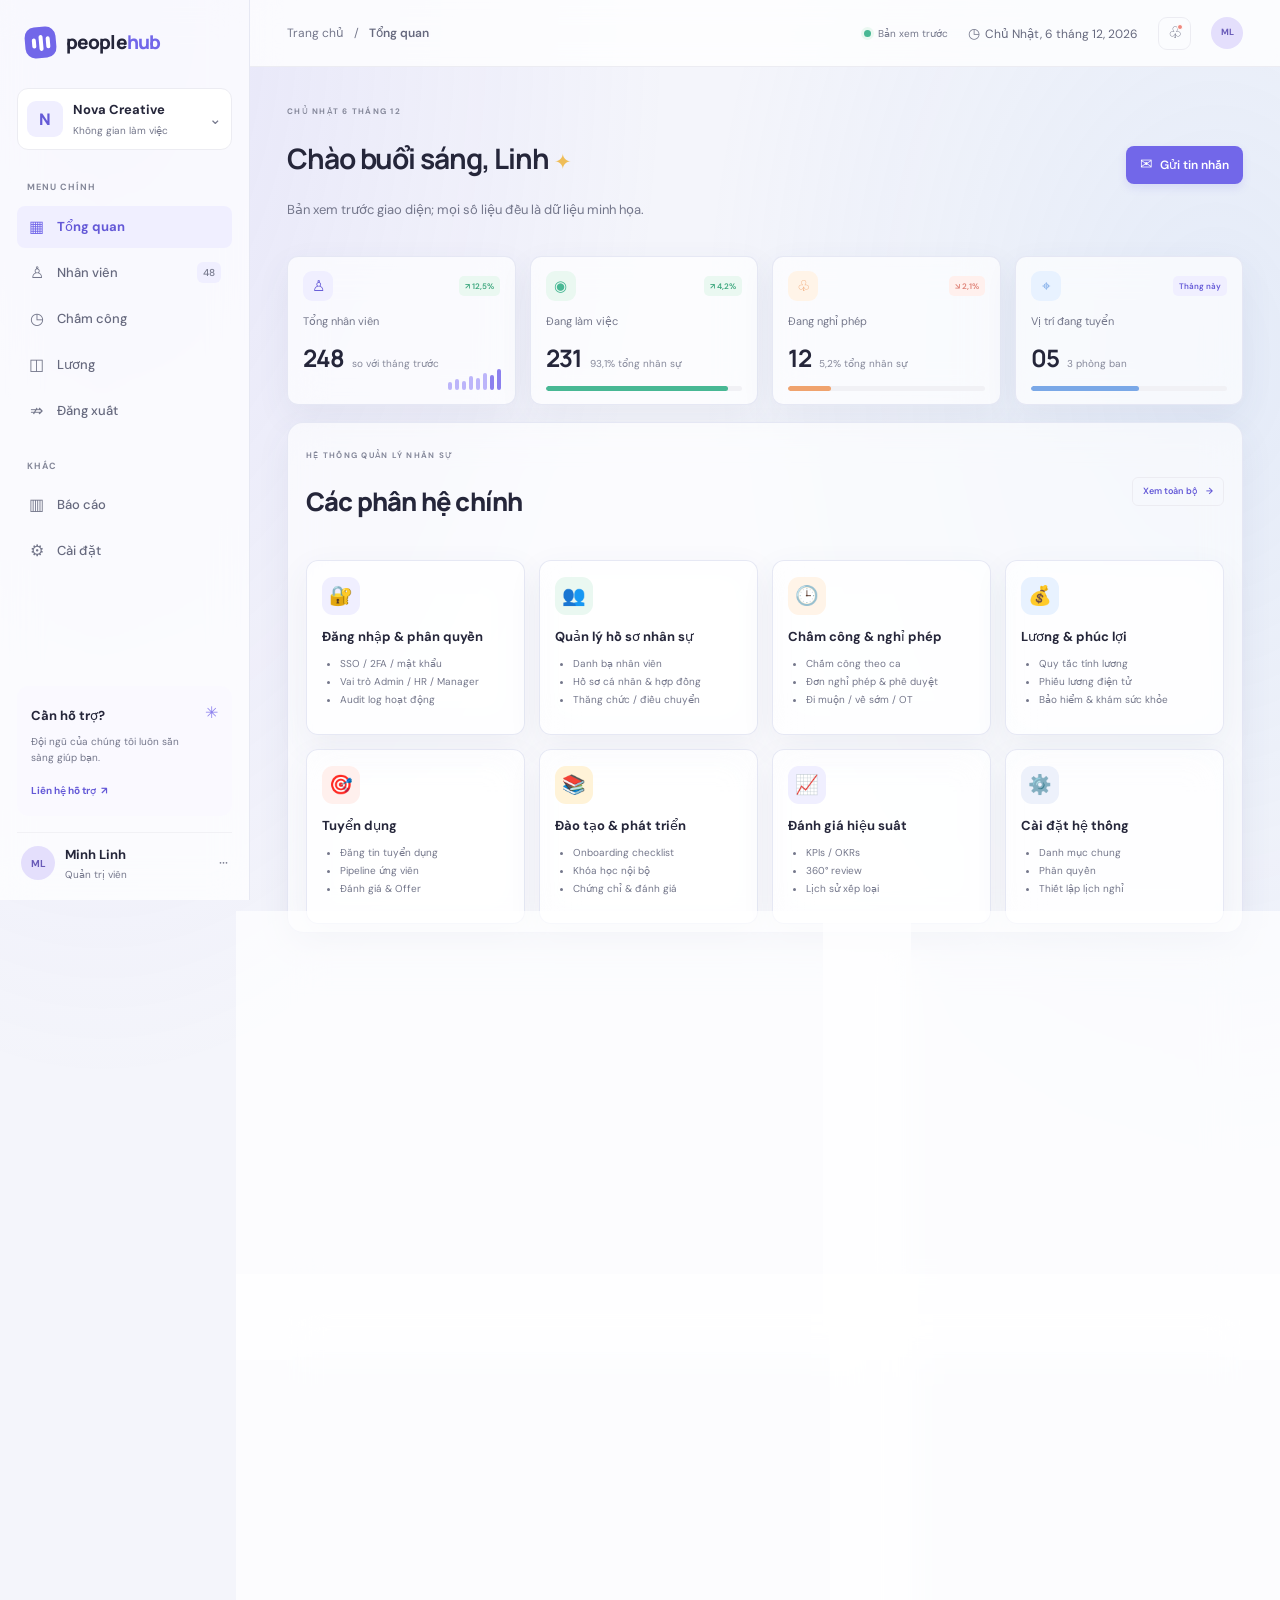
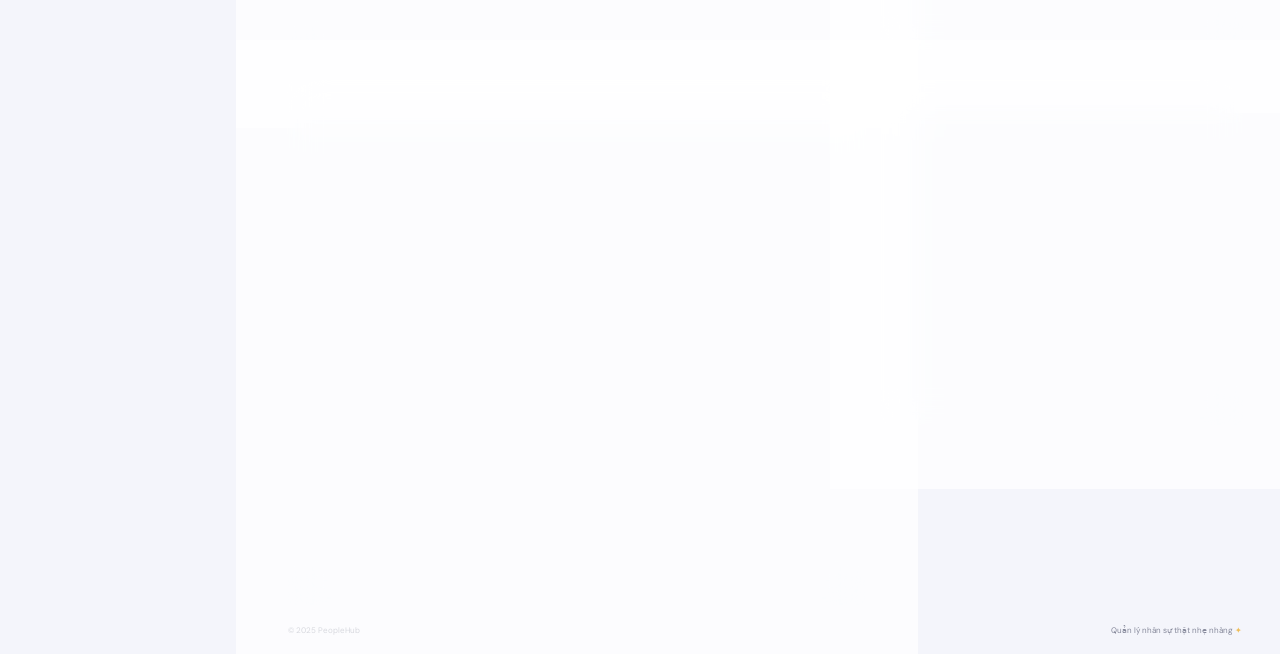
==== commit 8cc4b754: "." ====
--- a/index.html
+++ b/index.html
@@ -10,20 +10,15 @@
     <title>Nhân sự — Bảng điều khiển</title>
     <link rel="preconnect" href="https://fonts.googleapis.com">
     <link rel="preconnect" href="https://fonts.gstatic.com" crossorigin>
-    <link rel="preconnect" href="https://cdn.jsdelivr.net" crossorigin>
     <link
       href="https://fonts.googleapis.com/css2?family=DM+Sans:wght@400;500;600;700&family=Manrope:wght@400;500;600;700;800&display=swap"
       rel="stylesheet"
     >
-    <link
-      rel="stylesheet"
-      href="https://cdn.jsdelivr.net/npm/aos@2.3.4/dist/aos.css"
-    >
     <link rel="stylesheet" href="styles.css">
-    <script defer src="https://cdn.jsdelivr.net/npm/aos@2.3.4/dist/aos.js"></script>
     <script defer src="app.js"></script>
   </head>
   <body>
+    <a class="skip-link" href="#overview">Chuyển đến nội dung chính</a>
     <div class="app-shell">
       <aside class="sidebar" aria-label="Thanh điều hướng">
         <a class="brand" href="#overview" aria-label="PeopleHub, về tổng quan">
@@ -37,7 +32,7 @@
           <span class="chevron" aria-hidden="true">⌄</span>
         </div>
 
-        <nav class="side-nav">
+        <nav class="side-nav" aria-label="Điều hướng chính">
           <p class="nav-label">MENU CHÍNH</p>
           <a class="nav-link is-active" href="index.html" aria-current="page">
             <span class="nav-icon" aria-hidden="true">▦</span>Tổng quan
@@ -84,11 +79,10 @@
         <header class="topbar">
           <div class="breadcrumbs"><span>Trang chủ</span><span aria-hidden="true">/</span><strong>Tổng quan</strong></div>
           <div class="topbar-actions">
-            <span class="sync-status" role="status" aria-label="Đang tải dữ liệu">
-              <span class="loading-spinner" aria-hidden="true"></span>
-              <span class="sync-label">Đang tải dữ liệu</span>
+            <span class="sync-status" role="status" aria-label="Dữ liệu minh họa">
+              <span class="sync-label">Bản xem trước</span>
             </span>
-            <span class="today-label"><span aria-hidden="true">◷</span> Thứ Ba, 24 tháng 6, 2025</span>
+            <span class="today-label"><span aria-hidden="true">◷</span><time data-current-date></time></span>
             <a class="icon-button" href="#leave" aria-label="Thông báo">
               <span aria-hidden="true">♧</span><i></i>
             </a>
@@ -97,11 +91,11 @@
         </header>
 
         <div class="page-content">
-          <section class="welcome-row" aria-labelledby="welcome-title" data-aos="fade-up">
+          <section class="welcome-row" aria-labelledby="welcome-title">
             <div>
-              <p class="overline">THỨ BA, NGÀY 24 THÁNG 6, 2025</p>
+              <p class="overline"><time data-current-date="welcome"></time></p>
               <h1 id="welcome-title">Chào buổi sáng, Linh <span aria-hidden="true">✦</span></h1>
-              <p class="welcome-copy">Đây là tình hình nhân sự của công ty hôm nay.</p>
+              <p class="welcome-copy">Bản xem trước giao diện; mọi số liệu đều là dữ liệu minh họa.</p>
             </div>
             <a
               class="primary-button"
@@ -111,7 +105,7 @@
             </a>
           </section>
 
-          <section class="stats-grid" aria-label="Chỉ số nhân sự tổng quan" data-aos="fade-up">
+          <section class="stats-grid" aria-label="Chỉ số nhân sự tổng quan">
             <article class="stat-card">
               <div class="stat-top">
                 <span class="stat-icon icon-lavender" aria-hidden="true">♙</span>
@@ -119,7 +113,7 @@
               </div>
               <p class="stat-label">Tổng nhân viên</p>
               <div class="stat-value-row"><strong class="stat-value">248</strong><span class="stat-caption">so với tháng trước</span></div>
-              <div class="mini-bars" aria-hidden="true"><i style="--bar: 35%"></i><i style="--bar: 48%"></i><i style="--bar: 41%"></i><i style="--bar: 62%"></i><i style="--bar: 54%"></i><i style="--bar: 76%"></i><i style="--bar: 68%"></i><i style="--bar: 92%"></i></div>
+              <div class="mini-bars" aria-hidden="true"><i></i><i></i><i></i><i></i><i></i><i></i><i></i><i></i></div>
             </article>
             <article class="stat-card">
               <div class="stat-top">
@@ -128,7 +122,7 @@
               </div>
               <p class="stat-label">Đang làm việc</p>
               <div class="stat-value-row"><strong class="stat-value">231</strong><span class="stat-caption">93,1% tổng nhân sự</span></div>
-              <div class="progress-track"><span class="progress-fill fill-green" style="width: 93.1%"></span></div>
+              <div class="progress-track"><span class="progress-fill fill-green width-93"></span></div>
             </article>
             <article class="stat-card">
               <div class="stat-top">
@@ -137,7 +131,7 @@
               </div>
               <p class="stat-label">Đang nghỉ phép</p>
               <div class="stat-value-row"><strong class="stat-value">12</strong><span class="stat-caption">5,2% tổng nhân sự</span></div>
-              <div class="progress-track"><span class="progress-fill fill-orange" style="width: 22%"></span></div>
+              <div class="progress-track"><span class="progress-fill fill-orange width-22"></span></div>
             </article>
             <article class="stat-card">
               <div class="stat-top">
@@ -146,11 +140,11 @@
               </div>
               <p class="stat-label">Vị trí đang tuyển</p>
               <div class="stat-value-row"><strong class="stat-value">05</strong><span class="stat-caption">3 phòng ban</span></div>
-              <div class="progress-track"><span class="progress-fill fill-blue" style="width: 55%"></span></div>
+              <div class="progress-track"><span class="progress-fill fill-blue width-55"></span></div>
             </article>
           </section>
 
-          <section class="feature-strip" aria-labelledby="feature-title" data-aos="fade-up">
+          <section class="feature-strip" aria-labelledby="feature-title">
             <div class="section-header">
               <div>
                 <p class="overline">HỆ THỐNG QUẢN LÝ NHÂN SỰ</p>
@@ -234,7 +228,7 @@
             </div>
           </section>
 
-          <section class="info-grid" aria-label="Thông tin và lịch công ty" data-aos="fade-up">
+          <section class="info-grid" aria-label="Thông tin và lịch công ty">
             <article class="panel announcements-panel">
               <div class="panel-heading">
                 <div>
@@ -294,7 +288,7 @@
           </section>
 
           <div class="dashboard-grid">
-            <section class="panel attendance-panel" id="attendance" aria-labelledby="attendance-title" data-aos="fade-up">
+            <section class="panel attendance-panel" id="attendance" aria-labelledby="attendance-title">
               <div class="panel-heading">
                 <div>
                   <h2 id="attendance-title">Tổng quan chấm công</h2>
@@ -312,17 +306,17 @@
                 <div class="chart-plot">
                   <div class="chart-grid-lines" aria-hidden="true"><i></i><i></i><i></i><i></i><i></i><i></i></div>
                   <div class="bar-groups">
-                    <div class="bar-group"><div class="bar-stack"><i class="bar-present" style="height: 67%"></i><i class="bar-remote" style="height: 14%"></i><i class="bar-absent" style="height: 7%"></i></div><span>Thứ Hai</span></div>
-                    <div class="bar-group"><div class="bar-stack"><i class="bar-present" style="height: 72%"></i><i class="bar-remote" style="height: 12%"></i><i class="bar-absent" style="height: 5%"></i></div><span>Thứ Ba</span></div>
-                    <div class="bar-group"><div class="bar-stack"><i class="bar-present" style="height: 63%"></i><i class="bar-remote" style="height: 16%"></i><i class="bar-absent" style="height: 9%"></i></div><span>Thứ Tư</span></div>
-                    <div class="bar-group"><div class="bar-stack"><i class="bar-present" style="height: 75%"></i><i class="bar-remote" style="height: 11%"></i><i class="bar-absent" style="height: 6%"></i></div><span>Thứ Năm</span></div>
-                    <div class="bar-group"><div class="bar-stack"><i class="bar-present" style="height: 69%"></i><i class="bar-remote" style="height: 14%"></i><i class="bar-absent" style="height: 8%"></i></div><span>Thứ Sáu</span></div>
+                    <div class="bar-group"><div class="bar-stack"><i class="bar-present bar-height-67"></i><i class="bar-remote bar-height-14"></i><i class="bar-absent bar-height-7"></i></div><span>Thứ Hai</span></div>
+                    <div class="bar-group"><div class="bar-stack"><i class="bar-present bar-height-72"></i><i class="bar-remote bar-height-12"></i><i class="bar-absent bar-height-5"></i></div><span>Thứ Ba</span></div>
+                    <div class="bar-group"><div class="bar-stack"><i class="bar-present bar-height-63"></i><i class="bar-remote bar-height-16"></i><i class="bar-absent bar-height-9"></i></div><span>Thứ Tư</span></div>
+                    <div class="bar-group"><div class="bar-stack"><i class="bar-present bar-height-75"></i><i class="bar-remote bar-height-11"></i><i class="bar-absent bar-height-6"></i></div><span>Thứ Năm</span></div>
+                    <div class="bar-group"><div class="bar-stack"><i class="bar-present bar-height-69"></i><i class="bar-remote bar-height-14"></i><i class="bar-absent bar-height-8"></i></div><span>Thứ Sáu</span></div>
                   </div>
                 </div>
               </div>
             </section>
 
-            <section class="panel departments-panel" id="departments" aria-labelledby="departments-title" data-aos="fade-up">
+            <section class="panel departments-panel" id="departments" aria-labelledby="departments-title">
               <div class="panel-heading">
                 <div><h2 id="departments-title">Phòng ban</h2><p>Phân bổ nhân sự</p></div>
                 <a class="more-link" href="#departments" aria-label="Xem thêm phòng ban">···</a>
@@ -331,34 +325,72 @@
               <div class="department-list">
                 <div class="department-item">
                   <div class="department-meta"><span><i class="department-dot dot-purple"></i>Thiết kế</span><strong>68 <small>27,4%</small></strong></div>
-                  <div class="progress-track"><span class="progress-fill fill-purple" style="width: 78%"></span></div>
+                  <div class="progress-track"><span class="progress-fill fill-purple width-78"></span></div>
                 </div>
                 <div class="department-item">
                   <div class="department-meta"><span><i class="department-dot dot-blue"></i>Công nghệ</span><strong>54 <small>21,8%</small></strong></div>
-                  <div class="progress-track"><span class="progress-fill fill-blue" style="width: 63%"></span></div>
+                  <div class="progress-track"><span class="progress-fill fill-blue width-63"></span></div>
                 </div>
                 <div class="department-item">
                   <div class="department-meta"><span><i class="department-dot dot-orange"></i>Marketing</span><strong>42 <small>16,9%</small></strong></div>
-                  <div class="progress-track"><span class="progress-fill fill-orange" style="width: 49%"></span></div>
+                  <div class="progress-track"><span class="progress-fill fill-orange width-49"></span></div>
                 </div>
                 <div class="department-item">
                   <div class="department-meta"><span><i class="department-dot dot-green"></i>Kinh doanh</span><strong>38 <small>15,3%</small></strong></div>
-                  <div class="progress-track"><span class="progress-fill fill-green" style="width: 44%"></span></div>
+                  <div class="progress-track"><span class="progress-fill fill-green width-44"></span></div>
                 </div>
                 <div class="department-item">
                   <div class="department-meta"><span><i class="department-dot dot-pink"></i>Nhân sự & vận hành</span><strong>46 <small>18,5%</small></strong></div>
-                  <div class="progress-track"><span class="progress-fill fill-pink" style="width: 53%"></span></div>
+                  <div class="progress-track"><span class="progress-fill fill-pink width-53"></span></div>
                 </div>
               </div>
             </section>
 
-            <section class="panel employees-panel" id="employees" aria-labelledby="employees-title" data-aos="fade-up">
+            <section class="panel employees-panel" id="employees" aria-labelledby="employees-title">
               <div class="panel-heading employee-heading">
-                <div><h2 id="employees-title">Nhân viên mới</h2><p>Chào đón những thành viên mới gia nhập</p></div>
-                <a class="secondary-button" href="#employees">Xem tất cả <span aria-hidden="true">→</span></a>
+                <div><h2 id="employees-title">Nhân viên mới</h2><p>4 hồ sơ minh họa; không đại diện toàn bộ nhân sự</p></div>
+                <a class="secondary-button" href="employees.html">Xem tất cả <span aria-hidden="true">→</span></a>
+              </div>
+              <div class="data-table-tools dashboard-table-tools" data-table-controls>
+                <label class="table-search">
+                  <span>Tìm kiếm</span>
+                  <input type="search" data-table-search placeholder="Tên, email hoặc vị trí" aria-label="Tìm kiếm nhân viên mới">
+                </label>
+                <label class="table-control">
+                  <span>Phòng ban</span>
+                  <select data-filter-column="2" aria-label="Lọc theo phòng ban">
+                    <option value="">Tất cả</option>
+                    <option>Thiết kế</option>
+                    <option>Công nghệ</option>
+                    <option>Marketing</option>
+                    <option>Nhân sự</option>
+                  </select>
+                </label>
+                <label class="table-control">
+                  <span>Sắp xếp</span>
+                  <select data-table-sort aria-label="Sắp xếp theo tên nhân viên">
+                    <option value="asc">Tên A–Z</option>
+                    <option value="desc">Tên Z–A</option>
+                  </select>
+                </label>
+                <label class="table-control page-size-control">
+                  <span>Số dòng</span>
+                  <select data-page-size aria-label="Số dòng trên mỗi trang">
+                    <option value="10">10</option>
+                    <option value="20">20</option>
+                    <option value="50">50</option>
+                    <option value="all">All</option>
+                  </select>
+                </label>
+                <button class="action-button" type="button" data-export-table>Xuất CSV</button>
+                <p class="pagination-summary" data-pagination-summary role="status" aria-live="polite"></p>
+                <div class="pagination-actions" aria-label="Điều hướng trang">
+                  <button class="page-button" type="button" data-page-prev aria-label="Trang trước">‹</button>
+                  <button class="page-button" type="button" data-page-next aria-label="Trang sau">›</button>
+                </div>
               </div>
               <div class="table-wrap">
-                <table>
+                <table class="data-table" aria-labelledby="employees-title">
                   <thead>
                     <tr><th scope="col">NHÂN VIÊN</th><th scope="col">VỊ TRÍ</th><th scope="col">PHÒNG BAN</th><th scope="col">NGÀY BẮT ĐẦU</th><th scope="col">TRẠNG THÁI</th></tr>
                   </thead>
@@ -384,7 +416,7 @@
               </div>
             </section>
 
-            <section class="panel leave-panel" id="leave" aria-labelledby="leave-title" data-aos="fade-up">
+            <section class="panel leave-panel" id="leave" aria-labelledby="leave-title">
               <div class="panel-heading">
                 <div><h2 id="leave-title">Yêu cầu nghỉ phép</h2><p>Cần bạn xem xét</p></div>
                 <span class="request-count">03 mới</span>
--- a/styles.css
+++ b/styles.css
@@ -10,14 +10,14 @@
   font-weight: 400;
   --font-body: "DM Sans", sans-serif;
   --font-heading: "Manrope", sans-serif;
-  --color-canvas: #f6f7fb;
+  --color-canvas: #f4f5fb;
   --color-surface: #fff;
   --color-surface-muted: #fafafd;
-  --color-surface-glass: #ffffffed;
+  --color-surface-glass: rgba(255, 255, 255, 0.78);
   --color-text: #25263a;
-  --color-text-secondary: #77798a;
-  --color-text-muted: #9293a3;
-  --color-text-faint: #a3a4b1;
+  --color-text-secondary: #66697e;
+  --color-text-muted: #74778b;
+  --color-text-faint: #85889a;
   --color-border: #ececf2;
   --color-border-soft: #f1f1f5;
   --color-primary: #7267e9;
@@ -54,6 +54,7 @@
   --color-shadow: #30305205;
   --color-shadow-primary: #7065e826;
   --color-focus: #aaa4ff;
+  --purple: #7267e9;
 }
 
 * {
@@ -416,6 +417,15 @@
   color: var(--color-text-muted);
   font-size: 10px;
   white-space: nowrap;
+}
+
+.sync-status::before {
+  width: 7px;
+  height: 7px;
+  border-radius: 50%;
+  background: var(--color-success);
+  box-shadow: 0 0 0 3px var(--color-success-soft);
+  content: "";
 }
 
 .loading-spinner {
@@ -2112,3 +2122,383 @@
     transition-duration: 0.01ms !important;
   }
 }
+
+body {
+  background:
+    radial-gradient(ellipse at 8% 0%, rgba(140, 128, 238, 0.14), transparent 34%),
+    radial-gradient(ellipse at 95% 16%, rgba(122, 168, 231, 0.13), transparent 30%),
+    var(--color-canvas);
+}
+
+.sidebar {
+  border-right-color: rgba(226, 228, 241, 0.8);
+  background: rgba(255, 255, 255, 0.72);
+  backdrop-filter: blur(18px);
+}
+
+.feature-strip,
+.stat-card,
+.panel,
+.summary-card,
+.module-card,
+.login-card,
+.auth-metric {
+  border-color: rgba(225, 227, 242, 0.82);
+  background: rgba(255, 255, 255, 0.68);
+  box-shadow: 0 12px 34px rgba(71, 78, 132, 0.07);
+  backdrop-filter: blur(18px);
+}
+
+.feature-strip {
+  background: rgba(255, 255, 255, 0.62);
+}
+
+.module-card {
+  background: rgba(255, 255, 255, 0.55);
+}
+
+.auth-hero-panel {
+  background: rgba(255, 255, 255, 0.58);
+  backdrop-filter: blur(18px);
+}
+
+.summary-card,
+.stat-card,
+.module-card {
+  transition: transform 180ms ease, box-shadow 180ms ease;
+}
+
+.summary-card:hover,
+.stat-card:hover,
+.module-card:hover {
+  transform: translateY(-2px);
+  box-shadow: 0 18px 38px rgba(71, 78, 132, 0.11);
+}
+
+.data-table-tools {
+  display: flex;
+  flex-wrap: wrap;
+  align-items: end;
+  gap: 10px;
+  padding: 0 18px 16px;
+}
+
+.table-search,
+.table-control {
+  display: grid;
+  gap: 5px;
+}
+
+.table-search {
+  min-width: 190px;
+  flex: 1 1 210px;
+}
+
+.table-control {
+  min-width: 125px;
+}
+
+.table-search > span,
+.table-control > span {
+  color: var(--color-text-secondary);
+  font-size: 10px;
+  font-weight: 600;
+}
+
+.table-search input,
+.table-control select {
+  width: 100%;
+  min-height: 38px;
+  padding: 0 11px;
+  border: 1px solid rgba(220, 222, 237, 0.92);
+  border-radius: 9px;
+  background: rgba(255, 255, 255, 0.76);
+  color: var(--color-text);
+  font: inherit;
+  font-size: 11px;
+}
+
+.table-search input::placeholder {
+  color: var(--color-text-faint);
+}
+
+.action-button,
+.page-button {
+  font-family: var(--font-body);
+  cursor: pointer;
+  transition: background-color 160ms ease, border-color 160ms ease, box-shadow 160ms ease, transform 160ms ease;
+}
+
+.action-button {
+  min-height: 38px;
+  font-size: 11px;
+}
+
+.action-button:hover {
+  border-color: var(--color-lavender-light);
+  background: var(--color-primary-pale);
+  box-shadow: 0 5px 14px rgba(112, 101, 232, 0.1);
+}
+
+.action-button.primary:hover {
+  border-color: var(--color-primary-hover);
+  background: var(--color-primary-hover);
+}
+
+.action-button:disabled {
+  background: #efeff5;
+  border-color: #e4e5ed;
+  box-shadow: none;
+  color: #85889a;
+  cursor: not-allowed;
+}
+
+.action-button:disabled:hover {
+  background: #efeff5;
+  border-color: #e4e5ed;
+  box-shadow: none;
+  color: #85889a;
+}
+
+.table-search input:focus-visible,
+.table-control select:focus-visible,
+.action-button:focus-visible,
+.page-button:focus-visible,
+.login-button:focus-visible,
+.form-field input:focus-visible {
+  outline: 3px solid rgba(114, 103, 233, 0.32);
+  outline-offset: 2px;
+}
+
+.pagination-summary {
+  min-height: 38px;
+  display: flex;
+  flex: 1 1 180px;
+  align-items: center;
+  margin: 0;
+  color: var(--color-text-secondary);
+  font-size: 11px;
+}
+
+.pagination-actions {
+  display: flex;
+  gap: 6px;
+}
+
+.page-button {
+  display: inline-grid;
+  width: 36px;
+  height: 36px;
+  place-items: center;
+  border: 1px solid var(--color-border);
+  border-radius: 9px;
+  background: rgba(255, 255, 255, 0.74);
+  color: var(--color-primary-strong);
+  font-size: 18px;
+}
+
+.page-button:hover:not(:disabled) {
+  border-color: var(--color-lavender-light);
+  background: var(--color-primary-soft);
+}
+
+.page-button:disabled {
+  color: var(--color-text-faint);
+  cursor: not-allowed;
+  opacity: 0.65;
+}
+
+.data-table th {
+  font-size: 10px;
+}
+
+.data-table td {
+  font-size: 11px;
+}
+
+.employee-cell strong {
+  font-size: 11px;
+}
+
+.employee-cell small {
+  font-size: 9px;
+}
+
+.table-empty-row td {
+  padding: 24px 18px;
+  color: var(--color-text-muted);
+  text-align: center;
+}
+
+.width-93 { width: 93.1%; }
+.width-22 { width: 22%; }
+.width-55 { width: 55%; }
+.width-78 { width: 78%; }
+.width-63 { width: 63%; }
+.width-49 { width: 49%; }
+.width-44 { width: 44%; }
+.width-53 { width: 53%; }
+
+.mini-bars i:nth-child(1) { height: 35%; }
+.mini-bars i:nth-child(2) { height: 48%; }
+.mini-bars i:nth-child(3) { height: 41%; }
+.mini-bars i:nth-child(4) { height: 62%; }
+.mini-bars i:nth-child(5) { height: 54%; }
+.mini-bars i:nth-child(6) { height: 76%; }
+.mini-bars i:nth-child(7) { height: 68%; }
+.mini-bars i:nth-child(8) { height: 92%; }
+
+.bar-height-67 { height: 67%; }
+.bar-height-14 { height: 14%; }
+.bar-height-7 { height: 7%; }
+.bar-height-72 { height: 72%; }
+.bar-height-12 { height: 12%; }
+.bar-height-5 { height: 5%; }
+.bar-height-63 { height: 63%; }
+.bar-height-16 { height: 16%; }
+.bar-height-9 { height: 9%; }
+.bar-height-75 { height: 75%; }
+.bar-height-11 { height: 11%; }
+.bar-height-6 { height: 6%; }
+.bar-height-69 { height: 69%; }
+.bar-height-8 { height: 8%; }
+
+@media (max-width: 650px) {
+  .summary-row {
+    grid-template-columns: repeat(2, minmax(0, 1fr));
+  }
+
+  .summary-card {
+    padding: 15px 12px;
+  }
+
+  .summary-number {
+    font-size: 21px;
+  }
+
+  .data-table-tools {
+    align-items: stretch;
+    padding-right: 14px;
+    padding-left: 14px;
+  }
+
+  .table-search,
+  .table-control {
+    min-width: calc(50% - 6px);
+    flex: 1 1 calc(50% - 6px);
+  }
+
+  .data-table-tools > .action-button,
+  .pagination-summary {
+    flex: 1 1 100%;
+  }
+
+  .pagination-summary {
+    min-height: 25px;
+  }
+
+  .pagination-actions {
+    justify-content: flex-end;
+  }
+}
+
+@media (prefers-reduced-motion: reduce) {
+  .summary-card,
+  .stat-card,
+  .module-card {
+    transition: none;
+  }
+}
+
+.skip-link {
+  position: fixed;
+  z-index: 10;
+  top: 12px;
+  left: 12px;
+  padding: 10px 14px;
+  transform: translateY(-160%);
+  border-radius: 8px;
+  background: var(--color-text);
+  color: white;
+  font-size: 13px;
+  font-weight: 700;
+  transition: transform 140ms ease;
+}
+
+.skip-link:focus {
+  transform: translateY(0);
+}
+
+#overview,
+#main-content {
+  scroll-margin-top: 76px;
+}
+
+.overline {
+  text-transform: uppercase;
+}
+
+.data-table-wrapper {
+  overscroll-behavior-inline: contain;
+}
+
+@media (max-width: 650px) {
+  .auth-visual {
+    min-height: 270px;
+    padding: 28px 18px;
+  }
+
+  .auth-hero-panel {
+    padding: 21px;
+    border-radius: 18px;
+  }
+
+  .auth-hero-panel h1 {
+    font-size: clamp(27px, 8vw, 36px);
+  }
+
+  .auth-hero-panel p {
+    font-size: 12px;
+  }
+
+  .auth-panel {
+    padding: 20px 16px 30px;
+  }
+
+  .login-card {
+    padding: 27px 21px;
+  }
+}
+
+.test-results {
+  margin-top: 18px;
+}
+
+.test-results h2 {
+  color: var(--color-text);
+  font-family: var(--font-heading);
+  font-size: 17px;
+}
+
+.test-results [data-test-summary] {
+  margin-top: 8px;
+  font-size: 13px;
+  font-weight: 700;
+}
+
+.test-results ol {
+  display: grid;
+  gap: 7px;
+  margin: 14px 0 0;
+  padding-left: 22px;
+  color: var(--color-text-secondary);
+  font-size: 12px;
+}
+
+.test-pass {
+  color: var(--color-success-strong);
+}
+
+.test-fail {
+  color: #b94949;
+}
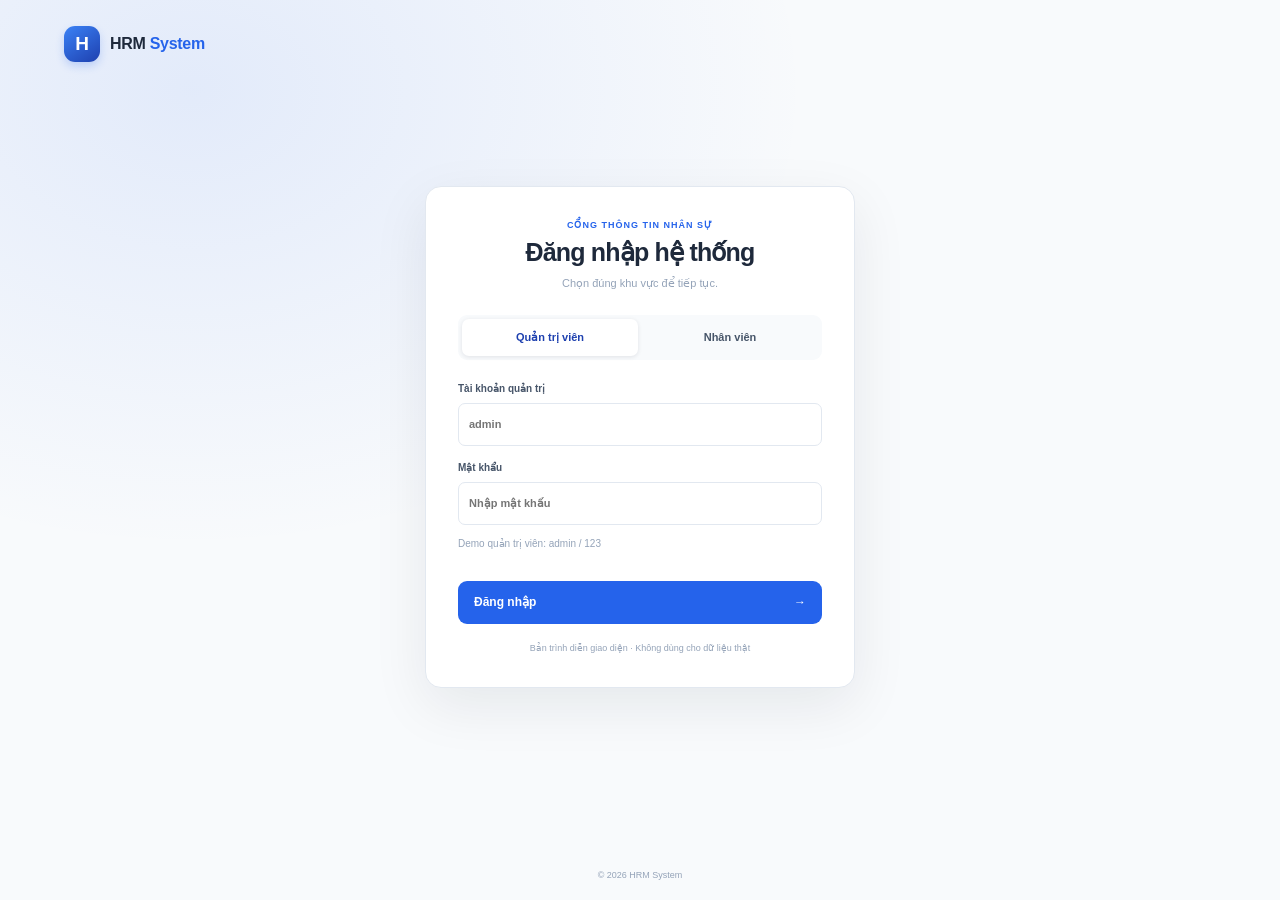
==== commit d7f0a29e: "Add files via upload" ====
--- a/index.html
+++ b/index.html
@@ -1,449 +1,236 @@
-<!doctype html>
-<html lang="vi">
-  <head>
-    <meta charset="utf-8">
-    <meta name="viewport" content="width=device-width, initial-scale=1">
-    <meta
-      name="description"
-      content="Bảng điều khiển quản lý nhân sự tổng quan: nhân viên, phòng ban, chấm công và hoạt động."
-    >
-    <title>Nhân sự — Bảng điều khiển</title>
-    <link rel="preconnect" href="https://fonts.googleapis.com">
-    <link rel="preconnect" href="https://fonts.gstatic.com" crossorigin>
-    <link
-      href="https://fonts.googleapis.com/css2?family=DM+Sans:wght@400;500;600;700&family=Manrope:wght@400;500;600;700;800&display=swap"
-      rel="stylesheet"
-    >
-    <link rel="stylesheet" href="styles.css">
-    <script defer src="app.js"></script>
-  </head>
-  <body>
-    <a class="skip-link" href="#overview">Chuyển đến nội dung chính</a>
-    <div class="app-shell">
-      <aside class="sidebar" aria-label="Thanh điều hướng">
-        <a class="brand" href="#overview" aria-label="PeopleHub, về tổng quan">
-          <span class="brand-mark" aria-hidden="true"><span></span><span></span><span></span></span>
-          <span>people<span>hub</span></span>
-        </a>
-
-        <div class="workspace">
-          <span class="workspace-icon" aria-hidden="true">N</span>
-          <span class="workspace-copy"><strong>Nova Creative</strong><small>Không gian làm việc</small></span>
-          <span class="chevron" aria-hidden="true">⌄</span>
-        </div>
-
-        <nav class="side-nav" aria-label="Điều hướng chính">
-          <p class="nav-label">MENU CHÍNH</p>
-          <a class="nav-link is-active" href="index.html" aria-current="page">
-            <span class="nav-icon" aria-hidden="true">▦</span>Tổng quan
-          </a>
-          <a class="nav-link" href="employees.html">
-            <span class="nav-icon" aria-hidden="true">♙</span>Nhân viên
-            <span class="nav-badge">48</span>
-          </a>
-          <a class="nav-link" href="attendance.html">
-            <span class="nav-icon" aria-hidden="true">◷</span>Chấm công
-          </a>
-          <a class="nav-link" href="payroll.html">
-            <span class="nav-icon" aria-hidden="true">◫</span>Lương
-          </a>
-          <a class="nav-link" href="login.html">
-            <span class="nav-icon" aria-hidden="true">⇏</span>Đăng xuất
-          </a>
-
-          <p class="nav-label nav-label-spaced">KHÁC</p>
-          <a class="nav-link" href="index.html#overview">
-            <span class="nav-icon" aria-hidden="true">▥</span>Báo cáo
-          </a>
-          <a class="nav-link" href="index.html#overview">
-            <span class="nav-icon" aria-hidden="true">⚙</span>Cài đặt
-          </a>
-        </nav>
-
-        <div class="sidebar-bottom">
-          <div class="help-card">
-            <span class="help-sparkle" aria-hidden="true">✳</span>
-            <strong>Cần hỗ trợ?</strong>
-            <p>Đội ngũ của chúng tôi luôn sẵn sàng giúp bạn.</p>
-            <a href="mailto:support@peoplehub.vn">Liên hệ hỗ trợ <span aria-hidden="true">↗</span></a>
-          </div>
-          <a class="user-profile" href="#overview">
-            <span class="avatar avatar-violet">ML</span>
-            <span class="user-copy"><strong>Minh Linh</strong><small>Quản trị viên</small></span>
-            <span class="chevron" aria-hidden="true">···</span>
-          </a>
-        </div>
-      </aside>
-
-      <main class="main-area" id="overview">
-        <header class="topbar">
-          <div class="breadcrumbs"><span>Trang chủ</span><span aria-hidden="true">/</span><strong>Tổng quan</strong></div>
-          <div class="topbar-actions">
-            <span class="sync-status" role="status" aria-label="Dữ liệu minh họa">
-              <span class="sync-label">Bản xem trước</span>
-            </span>
-            <span class="today-label"><span aria-hidden="true">◷</span><time data-current-date></time></span>
-            <a class="icon-button" href="#leave" aria-label="Thông báo">
-              <span aria-hidden="true">♧</span><i></i>
-            </a>
-            <a class="topbar-avatar avatar avatar-violet" href="#overview" aria-label="Hồ sơ Minh Linh">ML</a>
-          </div>
-        </header>
-
-        <div class="page-content">
-          <section class="welcome-row" aria-labelledby="welcome-title">
-            <div>
-              <p class="overline"><time data-current-date="welcome"></time></p>
-              <h1 id="welcome-title">Chào buổi sáng, Linh <span aria-hidden="true">✦</span></h1>
-              <p class="welcome-copy">Bản xem trước giao diện; mọi số liệu đều là dữ liệu minh họa.</p>
-            </div>
-            <a
-              class="primary-button"
-              href="mailto:support@peoplehub.vn?subject=Tin%20nh%E1%BA%AFn%20t%E1%BB%AB%20PeopleHub"
-            >
-              <span aria-hidden="true">✉</span> Gửi tin nhắn
-            </a>
-          </section>
-
-          <section class="stats-grid" aria-label="Chỉ số nhân sự tổng quan">
-            <article class="stat-card">
-              <div class="stat-top">
-                <span class="stat-icon icon-lavender" aria-hidden="true">♙</span>
-                <span class="stat-change positive">↗ 12,5%</span>
-              </div>
-              <p class="stat-label">Tổng nhân viên</p>
-              <div class="stat-value-row"><strong class="stat-value">248</strong><span class="stat-caption">so với tháng trước</span></div>
-              <div class="mini-bars" aria-hidden="true"><i></i><i></i><i></i><i></i><i></i><i></i><i></i><i></i></div>
-            </article>
-            <article class="stat-card">
-              <div class="stat-top">
-                <span class="stat-icon icon-mint" aria-hidden="true">◉</span>
-                <span class="stat-change positive">↗ 4,2%</span>
-              </div>
-              <p class="stat-label">Đang làm việc</p>
-              <div class="stat-value-row"><strong class="stat-value">231</strong><span class="stat-caption">93,1% tổng nhân sự</span></div>
-              <div class="progress-track"><span class="progress-fill fill-green width-93"></span></div>
-            </article>
-            <article class="stat-card">
-              <div class="stat-top">
-                <span class="stat-icon icon-peach" aria-hidden="true">♧</span>
-                <span class="stat-change negative">↘ 2,1%</span>
-              </div>
-              <p class="stat-label">Đang nghỉ phép</p>
-              <div class="stat-value-row"><strong class="stat-value">12</strong><span class="stat-caption">5,2% tổng nhân sự</span></div>
-              <div class="progress-track"><span class="progress-fill fill-orange width-22"></span></div>
-            </article>
-            <article class="stat-card">
-              <div class="stat-top">
-                <span class="stat-icon icon-blue" aria-hidden="true">⌖</span>
-                <span class="stat-change neutral">Tháng này</span>
-              </div>
-              <p class="stat-label">Vị trí đang tuyển</p>
-              <div class="stat-value-row"><strong class="stat-value">05</strong><span class="stat-caption">3 phòng ban</span></div>
-              <div class="progress-track"><span class="progress-fill fill-blue width-55"></span></div>
-            </article>
-          </section>
-
-          <section class="feature-strip" aria-labelledby="feature-title">
-            <div class="section-header">
-              <div>
-                <p class="overline">HỆ THỐNG QUẢN LÝ NHÂN SỰ</p>
-                <h2 id="feature-title">Các phân hệ chính</h2>
-              </div>
-              <a class="secondary-button" href="#employees">Xem toàn bộ <span aria-hidden="true">→</span></a>
-            </div>
-            <div class="module-grid">
-              <article class="module-card">
-                <span class="module-icon icon-lavender" aria-hidden="true">🔐</span>
-                <h3>Đăng nhập & phân quyền</h3>
-                <ul>
-                  <li>SSO / 2FA / mật khẩu</li>
-                  <li>Vai trò Admin / HR / Manager</li>
-                  <li>Audit log hoạt động</li>
-                </ul>
-              </article>
-              <article class="module-card">
-                <span class="module-icon icon-mint" aria-hidden="true">👥</span>
-                <h3>Quản lý hồ sơ nhân sự</h3>
-                <ul>
-                  <li>Danh bạ nhân viên</li>
-                  <li>Hồ sơ cá nhân & hợp đồng</li>
-                  <li>Thăng chức / điều chuyển</li>
-                </ul>
-              </article>
-              <article class="module-card">
-                <span class="module-icon icon-peach" aria-hidden="true">🕒</span>
-                <h3>Chấm công & nghỉ phép</h3>
-                <ul>
-                  <li>Chấm công theo ca</li>
-                  <li>Đơn nghỉ phép & phê duyệt</li>
-                  <li>Đi muộn / về sớm / OT</li>
-                </ul>
-              </article>
-              <article class="module-card">
-                <span class="module-icon icon-blue" aria-hidden="true">💰</span>
-                <h3>Lương & phúc lợi</h3>
-                <ul>
-                  <li>Quy tắc tính lương</li>
-                  <li>Phiếu lương điện tử</li>
-                  <li>Bảo hiểm & khám sức khỏe</li>
-                </ul>
-              </article>
-              <article class="module-card">
-                <span class="module-icon icon-rose" aria-hidden="true">🎯</span>
-                <h3>Tuyển dụng</h3>
-                <ul>
-                  <li>Đăng tin tuyển dụng</li>
-                  <li>Pipeline ứng viên</li>
-                  <li>Đánh giá & Offer</li>
-                </ul>
-              </article>
-              <article class="module-card">
-                <span class="module-icon icon-gold" aria-hidden="true">📚</span>
-                <h3>Đào tạo & phát triển</h3>
-                <ul>
-                  <li>Onboarding checklist</li>
-                  <li>Khóa học nội bộ</li>
-                  <li>Chứng chỉ & đánh giá</li>
-                </ul>
-              </article>
-              <article class="module-card">
-                <span class="module-icon icon-purple" aria-hidden="true">📈</span>
-                <h3>Đánh giá hiệu suất</h3>
-                <ul>
-                  <li>KPIs / OKRs</li>
-                  <li>360° review</li>
-                  <li>Lịch sử xếp loại</li>
-                </ul>
-              </article>
-              <article class="module-card">
-                <span class="module-icon icon-slate" aria-hidden="true">⚙️</span>
-                <h3>Cài đặt hệ thống</h3>
-                <ul>
-                  <li>Danh mục chung</li>
-                  <li>Phân quyền</li>
-                  <li>Thiết lập lịch nghỉ</li>
-                </ul>
-              </article>
-            </div>
-          </section>
-
-          <section class="info-grid" aria-label="Thông tin và lịch công ty">
-            <article class="panel announcements-panel">
-              <div class="panel-heading">
-                <div>
-                  <h2>Thông báo nội bộ</h2>
-                  <p>Cập nhật mới nhất từ công ty</p>
-                </div>
-                <a class="more-link" href="#overview" aria-label="Xem thêm thông báo">···</a>
-              </div>
-              <div class="announcement-list">
-                <div class="announcement-item">
-                  <span class="announcement-tag tag-purple">HR</span>
-                  <div>
-                    <strong>Chương trình onboarding tháng 7</strong>
-                    <small>Đăng ngày 18/06 • 14:30</small>
-                  </div>
-                </div>
-                <div class="announcement-item">
-                  <span class="announcement-tag tag-green">Công ty</span>
-                  <div>
-                    <strong>Lịch nghỉ lễ Quốc khánh 2025</strong>
-                    <small>Đăng ngày 16/06 • 09:15</small>
-                  </div>
-                </div>
-                <div class="announcement-item">
-                  <span class="announcement-tag tag-orange">Đào tạo</span>
-                  <div>
-                    <strong>Khóa học kỹ năng lãnh đạo mở đăng ký</strong>
-                    <small>Đăng ngày 14/06 • 16:45</small>
-                  </div>
-                </div>
-              </div>
-            </article>
-
-            <article class="panel calendar-panel">
-              <div class="panel-heading">
-                <div>
-                  <h2>Lịch công ty</h2>
-                  <p>Sự kiện & ngày quan trọng</p>
-                </div>
-                <a class="secondary-button small-button" href="#overview">Xem lịch</a>
-              </div>
-              <div class="event-list">
-                <div class="event-item">
-                  <div class="event-date"><strong>24</strong><span>Th6</span></div>
-                  <div class="event-copy"><strong>Phỏng vấn nhân sự</strong><small>3 ứng viên • 09:00</small></div>
-                </div>
-                <div class="event-item">
-                  <div class="event-date"><strong>26</strong><span>Th6</span></div>
-                  <div class="event-copy"><strong>Team building nội bộ</strong><small>Ban điều hành • 15:30</small></div>
-                </div>
-                <div class="event-item">
-                  <div class="event-date"><strong>02</strong><span>Th7</span></div>
-                  <div class="event-copy"><strong>Sinh nhật nhân viên</strong><small>8 thành viên • Cả ngày</small></div>
-                </div>
-              </div>
-            </article>
-          </section>
-
-          <div class="dashboard-grid">
-            <section class="panel attendance-panel" id="attendance" aria-labelledby="attendance-title">
-              <div class="panel-heading">
-                <div>
-                  <h2 id="attendance-title">Tổng quan chấm công</h2>
-                  <p>Số lượng nhân viên trong tuần này</p>
-                </div>
-                <a class="select-control" href="#attendance">Tuần này <span aria-hidden="true">⌄</span></a>
-              </div>
-              <div class="chart-legend">
-                <span><i class="legend-dot legend-present"></i>Có mặt</span>
-                <span><i class="legend-dot legend-remote"></i>Làm từ xa</span>
-                <span><i class="legend-dot legend-absent"></i>Nghỉ phép</span>
-              </div>
-              <div class="chart" role="img" aria-label="Biểu đồ cột chấm công từ thứ Hai đến thứ Sáu">
-                <div class="chart-y-labels" aria-hidden="true"><span>250</span><span>200</span><span>150</span><span>100</span><span>50</span><span>0</span></div>
-                <div class="chart-plot">
-                  <div class="chart-grid-lines" aria-hidden="true"><i></i><i></i><i></i><i></i><i></i><i></i></div>
-                  <div class="bar-groups">
-                    <div class="bar-group"><div class="bar-stack"><i class="bar-present bar-height-67"></i><i class="bar-remote bar-height-14"></i><i class="bar-absent bar-height-7"></i></div><span>Thứ Hai</span></div>
-                    <div class="bar-group"><div class="bar-stack"><i class="bar-present bar-height-72"></i><i class="bar-remote bar-height-12"></i><i class="bar-absent bar-height-5"></i></div><span>Thứ Ba</span></div>
-                    <div class="bar-group"><div class="bar-stack"><i class="bar-present bar-height-63"></i><i class="bar-remote bar-height-16"></i><i class="bar-absent bar-height-9"></i></div><span>Thứ Tư</span></div>
-                    <div class="bar-group"><div class="bar-stack"><i class="bar-present bar-height-75"></i><i class="bar-remote bar-height-11"></i><i class="bar-absent bar-height-6"></i></div><span>Thứ Năm</span></div>
-                    <div class="bar-group"><div class="bar-stack"><i class="bar-present bar-height-69"></i><i class="bar-remote bar-height-14"></i><i class="bar-absent bar-height-8"></i></div><span>Thứ Sáu</span></div>
-                  </div>
-                </div>
-              </div>
-            </section>
-
-            <section class="panel departments-panel" id="departments" aria-labelledby="departments-title">
-              <div class="panel-heading">
-                <div><h2 id="departments-title">Phòng ban</h2><p>Phân bổ nhân sự</p></div>
-                <a class="more-link" href="#departments" aria-label="Xem thêm phòng ban">···</a>
-              </div>
-              <div class="department-total"><strong>248</strong><span>nhân viên</span></div>
-              <div class="department-list">
-                <div class="department-item">
-                  <div class="department-meta"><span><i class="department-dot dot-purple"></i>Thiết kế</span><strong>68 <small>27,4%</small></strong></div>
-                  <div class="progress-track"><span class="progress-fill fill-purple width-78"></span></div>
-                </div>
-                <div class="department-item">
-                  <div class="department-meta"><span><i class="department-dot dot-blue"></i>Công nghệ</span><strong>54 <small>21,8%</small></strong></div>
-                  <div class="progress-track"><span class="progress-fill fill-blue width-63"></span></div>
-                </div>
-                <div class="department-item">
-                  <div class="department-meta"><span><i class="department-dot dot-orange"></i>Marketing</span><strong>42 <small>16,9%</small></strong></div>
-                  <div class="progress-track"><span class="progress-fill fill-orange width-49"></span></div>
-                </div>
-                <div class="department-item">
-                  <div class="department-meta"><span><i class="department-dot dot-green"></i>Kinh doanh</span><strong>38 <small>15,3%</small></strong></div>
-                  <div class="progress-track"><span class="progress-fill fill-green width-44"></span></div>
-                </div>
-                <div class="department-item">
-                  <div class="department-meta"><span><i class="department-dot dot-pink"></i>Nhân sự & vận hành</span><strong>46 <small>18,5%</small></strong></div>
-                  <div class="progress-track"><span class="progress-fill fill-pink width-53"></span></div>
-                </div>
-              </div>
-            </section>
-
-            <section class="panel employees-panel" id="employees" aria-labelledby="employees-title">
-              <div class="panel-heading employee-heading">
-                <div><h2 id="employees-title">Nhân viên mới</h2><p>4 hồ sơ minh họa; không đại diện toàn bộ nhân sự</p></div>
-                <a class="secondary-button" href="employees.html">Xem tất cả <span aria-hidden="true">→</span></a>
-              </div>
-              <div class="data-table-tools dashboard-table-tools" data-table-controls>
-                <label class="table-search">
-                  <span>Tìm kiếm</span>
-                  <input type="search" data-table-search placeholder="Tên, email hoặc vị trí" aria-label="Tìm kiếm nhân viên mới">
-                </label>
-                <label class="table-control">
-                  <span>Phòng ban</span>
-                  <select data-filter-column="2" aria-label="Lọc theo phòng ban">
-                    <option value="">Tất cả</option>
-                    <option>Thiết kế</option>
-                    <option>Công nghệ</option>
-                    <option>Marketing</option>
-                    <option>Nhân sự</option>
-                  </select>
-                </label>
-                <label class="table-control">
-                  <span>Sắp xếp</span>
-                  <select data-table-sort aria-label="Sắp xếp theo tên nhân viên">
-                    <option value="asc">Tên A–Z</option>
-                    <option value="desc">Tên Z–A</option>
-                  </select>
-                </label>
-                <label class="table-control page-size-control">
-                  <span>Số dòng</span>
-                  <select data-page-size aria-label="Số dòng trên mỗi trang">
-                    <option value="10">10</option>
-                    <option value="20">20</option>
-                    <option value="50">50</option>
-                    <option value="all">All</option>
-                  </select>
-                </label>
-                <button class="action-button" type="button" data-export-table>Xuất CSV</button>
-                <p class="pagination-summary" data-pagination-summary role="status" aria-live="polite"></p>
-                <div class="pagination-actions" aria-label="Điều hướng trang">
-                  <button class="page-button" type="button" data-page-prev aria-label="Trang trước">‹</button>
-                  <button class="page-button" type="button" data-page-next aria-label="Trang sau">›</button>
-                </div>
-              </div>
-              <div class="table-wrap">
-                <table class="data-table" aria-labelledby="employees-title">
-                  <thead>
-                    <tr><th scope="col">NHÂN VIÊN</th><th scope="col">VỊ TRÍ</th><th scope="col">PHÒNG BAN</th><th scope="col">NGÀY BẮT ĐẦU</th><th scope="col">TRẠNG THÁI</th></tr>
-                  </thead>
-                  <tbody>
-                    <tr>
-                      <td><div class="employee-cell"><span class="avatar avatar-coral">HN</span><span><strong>Hoàng Ngọc</strong><small>ngoc.hoang@nova.vn</small></span></div></td>
-                      <td>Product Designer</td><td>Thiết kế</td><td>24/06/2025</td><td><span class="status-pill status-active">Đang làm việc</span></td>
-                    </tr>
-                    <tr>
-                      <td><div class="employee-cell"><span class="avatar avatar-blue">TA</span><span><strong>Trần Anh</strong><small>anh.tran@nova.vn</small></span></div></td>
-                      <td>Frontend Developer</td><td>Công nghệ</td><td>20/06/2025</td><td><span class="status-pill status-active">Đang làm việc</span></td>
-                    </tr>
-                    <tr>
-                      <td><div class="employee-cell"><span class="avatar avatar-yellow">LM</span><span><strong>Lê Minh</strong><small>minh.le@nova.vn</small></span></div></td>
-                      <td>Content Executive</td><td>Marketing</td><td>18/06/2025</td><td><span class="status-pill status-onboarding">Đang hội nhập</span></td>
-                    </tr>
-                    <tr>
-                      <td><div class="employee-cell"><span class="avatar avatar-green">PT</span><span><strong>Phạm Thảo</strong><small>thao.pham@nova.vn</small></span></div></td>
-                      <td>Talent Acquisition</td><td>Nhân sự</td><td>16/06/2025</td><td><span class="status-pill status-active">Đang làm việc</span></td>
-                    </tr>
-                  </tbody>
-                </table>
-              </div>
-            </section>
-
-            <section class="panel leave-panel" id="leave" aria-labelledby="leave-title">
-              <div class="panel-heading">
-                <div><h2 id="leave-title">Yêu cầu nghỉ phép</h2><p>Cần bạn xem xét</p></div>
-                <span class="request-count">03 mới</span>
-              </div>
-              <div class="leave-list">
-                <article class="leave-item">
-                  <span class="avatar avatar-yellow">ĐQ</span>
-                  <div class="leave-person"><strong>Đỗ Quỳnh</strong><span>Thiết kế · Nghỉ phép năm</span><small>25 – 27 tháng 6</small></div>
-                  <span class="leave-days">3 ngày</span>
-                </article>
-                <article class="leave-item">
-                  <span class="avatar avatar-coral">NV</span>
-                  <div class="leave-person"><strong>Nguyễn Vy</strong><span>Marketing · Nghỉ việc riêng</span><small>26 tháng 6</small></div>
-                  <span class="leave-days">1 ngày</span>
-                </article>
-                <article class="leave-item">
-                  <span class="avatar avatar-blue">BL</span>
-                  <div class="leave-person"><strong>Bùi Long</strong><span>Công nghệ · Nghỉ phép năm</span><small>30 tháng 6 – 1 tháng 7</small></div>
-                  <span class="leave-days">2 ngày</span>
-                </article>
-              </div>
-              <a class="leave-all-link" href="#leave">Xem tất cả yêu cầu <span aria-hidden="true">→</span></a>
-            </section>
-          </div>
-          <footer class="page-footer"><span>© 2025 PeopleHub</span><span>Quản lý nhân sự thật nhẹ nhàng <span aria-hidden="true">✦</span></span></footer>
-        </div>
-      </main>
-    </div>
-  </body>
-</html>
+﻿<!doctype html>
+<html lang="vi">
+  <head>
+    <meta charset="utf-8">
+    <meta name="viewport" content="width=device-width, initial-scale=1">
+    <meta name="theme-color" content="#f8fafc">
+    <meta name="description" content="Tổng quan quản lý nhân sự và tiền lương HRM System.">
+    <title>Tổng quan — HRM System</title>
+    <link rel="stylesheet" href="styles.css">
+  </head>
+  <body>
+    <section class="auth-screen" data-auth-screen aria-labelledby="auth-title">
+      <div class="auth-brand"><span class="brand-mark" aria-hidden="true">H</span><span>HRM <b>System</b></span></div>
+      <main class="auth-card">
+        <div class="auth-heading"><p class="eyebrow">CỔNG THÔNG TIN NHÂN SỰ</p><h1 id="auth-title">Đăng nhập hệ thống</h1><p>Chọn đúng khu vực để tiếp tục.</p></div>
+        <div class="auth-tabs" role="tablist" aria-label="Loại tài khoản">
+          <button class="auth-tab active" type="button" role="tab" aria-selected="true" data-auth-role="admin">Quản trị viên</button>
+          <button class="auth-tab" type="button" role="tab" aria-selected="false" data-auth-role="employee">Nhân viên</button>
+        </div>
+        <form class="auth-form" data-auth-form>
+          <label class="form-field" data-auth-identity-label>Tài khoản quản trị<input name="identity" type="text" autocomplete="username" required placeholder="admin"></label>
+          <label class="form-field" data-auth-password-label>Mật khẩu<input name="password" type="password" autocomplete="current-password" required placeholder="Nhập mật khẩu"></label>
+          <p class="auth-hint" data-auth-hint>Demo: admin / 123</p>
+          <p class="form-error auth-error" data-auth-error role="alert" aria-live="polite"></p>
+          <button class="action-button primary auth-submit" type="submit">Đăng nhập <span aria-hidden="true">→</span></button>
+        </form>
+        <p class="auth-footnote">Bản trình diễn giao diện · Không dùng cho dữ liệu thật</p>
+      </main>
+      <p class="auth-copyright">© 2026 HRM System</p>
+    </section>
+    <div class="app-shell" data-app-shell hidden>
+      <aside class="sidebar" id="app-sidebar" aria-label="Thanh điều hướng">
+        <div class="sidebar-header">
+          <a class="brand" href="#" aria-label="HRM System - Tổng quan">
+            <span class="brand-mark" aria-hidden="true">H</span>
+            <span>HRM <span>System</span></span>
+          </a>
+          <button class="collapse-button" type="button" data-collapse-sidebar aria-label="Thu gọn thanh điều hướng" title="Thu gọn menu">‹</button>
+        </div>
+        <div class="workspace">
+          <span class="workspace-mark" aria-hidden="true">N</span>
+          <span class="workspace-copy"><strong>Nova Creative</strong><small>Không gian làm việc</small></span>
+          <span class="workspace-arrow" aria-hidden="true">⌄</span>
+        </div>
+        <nav class="side-nav" aria-label="Điều hướng chính">
+          <p class="nav-label admin-navigation">TỔNG QUAN</p>
+          <a class="nav-link active admin-navigation" href="#dashboard" data-route="dashboard" aria-current="page"><span class="nav-icon" aria-hidden="true">▦</span><span>Tổng quan</span></a>
+          <p class="nav-label admin-navigation">QUẢN LÝ NHÂN SỰ</p>
+          <a class="nav-link admin-navigation" href="#employees" data-route="employees"><span class="nav-icon" aria-hidden="true">♙</span><span>Nhân viên</span></a>
+          <a class="nav-link admin-navigation" href="#attendance" data-route="attendance"><span class="nav-icon" aria-hidden="true">◷</span><span>Chấm công</span></a>
+          <a class="nav-link admin-navigation" href="#leave" data-route="leave"><span class="nav-icon" aria-hidden="true">♡</span><span>Nghỉ phép</span><span class="nav-badge" data-pending-badge>0</span></a>
+          <a class="nav-link admin-navigation" href="#payroll" data-route="payroll"><span class="nav-icon" aria-hidden="true">₫</span><span>Tiền lương</span></a>
+          <a class="nav-link admin-navigation" href="#reports" data-route="reports"><span class="nav-icon" aria-hidden="true">▤</span><span>Báo cáo</span></a>
+          <p class="nav-label employee-navigation" hidden>CÁ NHÂN</p>
+          <a class="nav-link employee-navigation" href="#self" data-route="self" hidden><span class="nav-icon" aria-hidden="true">♙</span><span>Thông tin của tôi</span></a>
+        </nav>
+        <div class="sidebar-bottom">
+          <div class="help-card"><strong>✦ &nbsp;Quản lý hiệu quả</strong><p>Mọi dữ liệu nhân sự trong một nơi.</p></div>
+          <div class="user-profile"><span class="avatar" data-session-avatar>ML</span><span class="user-copy"><strong data-session-name>Minh Linh</strong><small data-session-role>Quản trị viên</small></span><button class="logout-button" type="button" data-logout>Đăng xuất</button></div>
+        </div>
+      </aside>
+      <button class="sidebar-overlay" type="button" data-close-sidebar aria-label="Đóng menu"></button>
+
+      <main class="main-area">
+        <header class="topbar">
+          <div class="topbar-start">
+            <button class="icon-button menu-toggle" type="button" data-toggle-sidebar aria-label="Mở menu" aria-expanded="false" aria-controls="app-sidebar"><span aria-hidden="true">☰</span></button>
+            <div class="breadcrumb"><span>Không gian làm việc</span><span aria-hidden="true">/</span><strong data-route-title>Tổng quan</strong></div>
+          </div>
+          <div class="topbar-actions">
+            <span class="today-label"><span class="today-dot" aria-hidden="true"></span><time data-current-date></time></span>
+            <button class="icon-button" type="button" data-theme-toggle aria-label="Chuyển sang giao diện tối" title="Chuyển Light/Dark mode"><span data-theme-icon aria-hidden="true">☾</span></button>
+            <span class="avatar" data-topbar-avatar aria-label="Minh Linh">ML</span>
+          </div>
+        </header>
+
+        <div class="page-content">
+          <section data-page="dashboard" aria-labelledby="page-title">
+            <div class="page-heading">
+              <div><p class="eyebrow">TỔNG QUAN NHÂN SỰ</p><h1 id="page-title">Tổng quan</h1><p class="page-subtitle">Chào buổi sáng, Minh Linh. Đây là tình hình hoạt động hôm nay.</p></div>
+            </div>
+
+            <div class="stats-grid" aria-label="Chỉ số tổng quan">
+              <article class="stat-card">
+                <div class="stat-top"><span class="stat-icon icon-blue" aria-hidden="true">♙</span><span class="change up">↑ 8,2%</span></div>
+                <p class="stat-label">Tổng nhân viên</p><strong class="stat-value" data-stat-headcount>0</strong><small class="stat-foot">So với tháng trước</small>
+              </article>
+              <article class="stat-card">
+                <div class="stat-top"><span class="stat-icon icon-green" aria-hidden="true">✚</span><span class="change up">↑ 12,5%</span></div>
+                <p class="stat-label">Nhân viên mới tháng này</p><strong class="stat-value" data-stat-new-hires>0</strong><small class="stat-foot">So với tháng trước</small>
+              </article>
+              <article class="stat-card">
+                <div class="stat-top"><span class="stat-icon icon-purple" aria-hidden="true">₫</span><span class="change up">↑ 5,4%</span></div>
+                <p class="stat-label">Quỹ lương tháng này</p><strong class="stat-value currency" data-stat-payroll>—</strong><small class="stat-foot">So với tháng trước</small>
+              </article>
+              <article class="stat-card">
+                <div class="stat-top"><span class="stat-icon icon-amber" aria-hidden="true">♡</span><span class="change down">↓ 16,7%</span></div>
+                <p class="stat-label">Đơn nghỉ phép chờ duyệt</p><strong class="stat-value" data-stat-pending>0</strong><small class="stat-foot">So với tháng trước</small>
+              </article>
+            </div>
+
+            <div class="charts-grid">
+              <article class="panel chart-panel" aria-labelledby="salary-title">
+                <div class="panel-heading"><div><h2 id="salary-title">Quỹ lương 6 tháng gần nhất</h2><p>Tổng quỹ lương theo tháng · triệu đồng</p></div><span class="period-tag"><span class="legend-dot"></span>Quỹ lương</span></div>
+                <div class="bar-chart" role="img" aria-label="Biểu đồ cột quỹ lương trong sáu tháng gần đây">
+                  <div class="bar-y-axis" aria-hidden="true"><span>500</span><span>400</span><span>300</span><span>200</span><span>100</span><span>0</span></div>
+                  <div class="bar-plot"><div class="bar-gridlines" aria-hidden="true"><i></i><i></i><i></i><i></i><i></i><i></i></div><div class="bar-groups" data-salary-chart></div></div>
+                </div>
+              </article>
+              <article class="panel department-panel" aria-labelledby="department-title">
+                <div class="panel-heading"><div><h2 id="department-title">Nhân viên theo phòng ban</h2><p>Cơ cấu nhân sự hiện tại</p></div><span class="period-tag">Tổng thể</span></div>
+                <div class="department-content">
+                  <div class="donut-wrap" role="img" data-donut-chart aria-label="Biểu đồ tròn nhân viên theo phòng ban">
+                    <div class="donut" data-donut aria-hidden="true"></div>
+                    <div class="donut-center"><strong data-donut-total>0</strong><span>nhân viên</span></div>
+                  </div>
+                  <div class="department-legend" data-department-legend aria-label="Chú giải phòng ban"></div>
+                </div>
+              </article>
+            </div>
+
+            <div class="bottom-grid">
+              <article class="panel activity-panel" aria-labelledby="activity-title">
+                <div class="panel-inner">
+                  <div class="panel-heading"><div><h2 id="activity-title">Hoạt động gần đây</h2><p>Các cập nhật mới nhất trong hệ thống</p></div><span class="period-tag">Mới nhất</span></div>
+                  <div class="activity-table-wrap">
+                    <table>
+                      <thead><tr><th>HOẠT ĐỘNG</th><th>NHÂN VIÊN</th><th>THỜI GIAN</th></tr></thead>
+                      <tbody data-activity-table></tbody>
+                    </table>
+                  </div>
+                </div>
+              </article>
+              <article class="panel calendar-panel" aria-labelledby="calendar-title">
+                <div class="calendar-heading">
+                  <div><h2 id="calendar-title">Lịch nghỉ phép</h2><p>Chọn ngày để xem nhân viên nghỉ</p></div>
+                  <div class="month-controls"><button class="month-button" type="button" data-previous-month aria-label="Tháng trước">‹</button><button class="month-button" type="button" data-next-month aria-label="Tháng sau">›</button></div>
+                </div>
+                <p class="calendar-month-title" data-calendar-month></p>
+                <div class="calendar-grid" data-calendar-grid role="grid" aria-label="Lịch nghỉ phép tháng hiện tại"></div>
+                <section class="calendar-detail" aria-live="polite" aria-label="Chi tiết nghỉ phép trong ngày">
+                  <h3 data-selected-date></h3>
+                  <div class="leave-chips" data-selected-leaves></div>
+                </section>
+
+                <div class="calendar-legend"><span class="day-indicator" aria-hidden="true"></span> Có nhân viên nghỉ phép</div>
+              </article>
+            </div>
+            <footer class="footer">© 2026 HRM System <span aria-hidden="true">·</span> Quản lý nhân sự & tiền lương</footer>
+          </section>
+
+          <section class="module-view employee-portal" data-page="self" hidden aria-labelledby="self-title">
+            <div class="module-heading"><div><p class="eyebrow">KHÔNG GIAN CÁ NHÂN</p><h1 id="self-title">Thông tin của tôi</h1><p class="page-subtitle">Xem hồ sơ và gửi yêu cầu trực tiếp đến quản trị viên.</p></div><button class="action-button primary" type="button" data-open-own-leave>＋ Gửi yêu cầu nghỉ phép</button></div>
+            <article class="panel personal-card"><div class="personal-avatar" data-personal-avatar>NV</div><div class="personal-info"><span class="status-pill status-active">Hồ sơ nhân viên</span><h2 data-personal-name>Nhân viên</h2><p data-personal-role></p><div class="personal-meta"><span><small>Mã nhân viên</small><strong data-personal-id></strong></span><span><small>Phòng ban</small><strong data-personal-department></strong></span><span><small>Email</small><strong data-personal-email></strong></span><span><small>Ngày vào làm</small><strong data-personal-start></strong></span></div></div></article>
+            <div class="summary-cards employee-summary"><article class="summary-card"><span class="summary-icon blue">◷</span><div><small>Ngày công kỳ này</small><strong data-own-attendance>—</strong></div></article><article class="summary-card"><span class="summary-icon green">♡</span><div><small>Phép năm còn lại</small><strong data-own-leave-balance>—</strong></div></article><article class="summary-card"><span class="summary-icon purple">₫</span><div><small>Lương cơ bản</small><strong data-own-salary>—</strong></div></article></div>
+            <article class="panel data-panel"><div class="module-panel-heading"><div><h2>Yêu cầu của tôi</h2><p>Trạng thái xử lý các yêu cầu gửi đến quản trị viên.</p></div><a class="contact-admin" href="mailto:admin@hrm.vn?subject=Ho%20tro%20HRM">✉ Liên hệ quản trị viên</a></div><div class="table-scroll"><table class="module-table"><thead><tr><th>LOẠI YÊU CẦU</th><th>THỜI GIAN</th><th>SỐ NGÀY</th><th>LÝ DO</th><th>TRẠNG THÁI</th></tr></thead><tbody data-own-leave-rows></tbody></table></div></article>
+          </section>
+
+          <section class="module-view" data-page="employees" hidden>
+            <div class="module-heading"><div><p class="eyebrow">HỒ SƠ & ĐỘI NGŨ</p><h1>Quản lý nhân viên</h1><p class="page-subtitle">Quản lý hồ sơ, phòng ban, vị trí và trạng thái nhân sự.</p></div><button class="action-button primary" type="button" data-open-employee>＋ Thêm nhân viên</button></div>
+            <article class="panel data-panel">
+              <div class="module-toolbar">
+                <label class="search-box"><span aria-hidden="true">⌕</span><input type="search" placeholder="Tìm theo tên nhân viên..." aria-label="Tìm kiếm nhân viên" data-employee-search></label>
+                <label><span class="sr-only">Lọc phòng ban</span><select class="filter-select" aria-label="Lọc phòng ban" data-department-filter><option value="">Tất cả phòng ban</option></select></label>
+                <label><span class="sr-only">Lọc trạng thái</span><select class="filter-select" aria-label="Lọc trạng thái" data-status-filter><option value="">Tất cả trạng thái</option><option value="active">Đang làm việc</option><option value="probation">Thử việc</option><option value="inactive">Đã nghỉ</option></select></label>
+                <span class="record-count" data-employee-record-count></span>
+              </div>
+              <div class="table-scroll"><table class="module-table employee-table"><thead><tr><th>ẢNH & HỌ TÊN</th><th>MÃ NV</th><th>PHÒNG BAN</th><th>VỊ TRÍ</th><th>NGÀY VÀO LÀM</th><th>LƯƠNG CƠ BẢN</th><th>TRẠNG THÁI</th><th>HÀNH ĐỘNG</th></tr></thead><tbody data-employee-rows></tbody></table></div>
+              <div class="table-pagination"><span data-employee-pagination></span><div><button class="pagination-button" type="button" data-employee-prev aria-label="Trang trước">‹</button><button class="pagination-button" type="button" data-employee-next aria-label="Trang sau">›</button></div></div>
+            </article>
+          </section>
+
+          <section class="module-view" data-page="attendance" hidden>
+            <div class="module-heading"><div><p class="eyebrow">THỜI GIAN & CA LÀM</p><h1>Quản lý chấm công</h1><p class="page-subtitle">Theo dõi ngày công và giờ tăng ca theo kỳ.</p></div><div class="period-controls"><label><span class="sr-only">Tháng chấm công</span><select aria-label="Tháng chấm công" data-attendance-month></select></label><label><span class="sr-only">Năm chấm công</span><select aria-label="Năm chấm công" data-attendance-year></select></label></div></div>
+            <div class="summary-cards"><article class="summary-card"><span class="summary-icon blue">♙</span><div><small>Tổng nhân viên</small><strong data-attendance-staff>0</strong></div></article><article class="summary-card"><span class="summary-icon green">✓</span><div><small>Tổng ngày công</small><strong data-attendance-days>0</strong></div></article><article class="summary-card"><span class="summary-icon purple">◷</span><div><small>Tổng giờ tăng ca</small><strong data-attendance-overtime>0 giờ</strong></div></article></div>
+            <article class="panel data-panel"><div class="module-panel-heading"><div><h2>Bảng chấm công</h2><p>Chỉnh sửa trực tiếp ngày công và giờ tăng ca.</p></div><span class="saved-label"><i></i>Lưu tự động</span></div><div class="table-scroll"><table class="module-table"><thead><tr><th>NHÂN VIÊN</th><th>PHÒNG BAN</th><th>NGÀY CÔNG</th><th>TĂNG CA (GIỜ)</th><th>TRẠNG THÁI</th></tr></thead><tbody data-attendance-rows></tbody></table></div></article>
+          </section>
+
+          <section class="module-view" data-page="leave" hidden>
+            <div class="module-heading"><div><p class="eyebrow">ĐƠN TỪ & LỊCH NGHỈ</p><h1>Quản lý nghỉ phép</h1><p class="page-subtitle">Tiếp nhận và xử lý yêu cầu nghỉ của nhân viên.</p></div><button class="action-button primary" type="button" data-open-leave>＋ Tạo đơn nghỉ phép</button></div>
+            <div class="summary-cards"><article class="summary-card"><span class="summary-icon amber">◷</span><div><small>Đơn chờ duyệt</small><strong data-leave-pending-count>0</strong></div></article><article class="summary-card"><span class="summary-icon green">✓</span><div><small>Đơn đã duyệt</small><strong data-leave-approved-count>0</strong></div></article><article class="summary-card"><span class="summary-icon blue">♡</span><div><small>Phép năm còn lại trung bình</small><strong data-leave-average-balance>0 ngày</strong></div></article></div>
+            <article class="panel data-panel"><div class="module-panel-heading"><div><h2>Danh sách đơn nghỉ phép</h2><p>Trạng thái và số ngày phép còn lại theo nhân viên.</p></div><label><span class="sr-only">Lọc đơn nghỉ phép</span><select class="filter-select" aria-label="Lọc đơn nghỉ phép" data-leave-filter><option value="">Tất cả đơn</option><option value="pending">Chờ duyệt</option><option value="approved">Đã duyệt</option><option value="rejected">Từ chối</option></select></label></div><div class="table-scroll"><table class="module-table leave-table"><thead><tr><th>NHÂN VIÊN</th><th>LOẠI NGHỈ</th><th>THỜI GIAN</th><th>SỐ NGÀY</th><th>PHÉP CÒN</th><th>LÝ DO</th><th>TRẠNG THÁI</th><th>THAO TÁC</th></tr></thead><tbody data-leave-rows></tbody></table></div></article>
+          </section>
+
+          <section class="module-view" data-page="payroll" hidden>
+            <div class="module-heading"><div><p class="eyebrow">THU NHẬP & PHÚC LỢI</p><h1>Quản lý tiền lương</h1><p class="page-subtitle">Tính lương, các khoản khấu trừ và thực lĩnh theo kỳ.</p></div><div class="period-controls"><label><span class="sr-only">Tháng lương</span><select aria-label="Tháng lương" data-payroll-month></select></label><label><span class="sr-only">Năm lương</span><select aria-label="Năm lương" data-payroll-year></select></label></div></div>
+            <div class="payroll-toolbar"><span data-payroll-period>Chọn kỳ và tính lương để xem bảng lương.</span><button class="action-button primary" type="button" data-calculate-payroll>▧ Tính lương hàng loạt</button></div>
+            <article class="panel data-panel"><div class="table-scroll"><table class="module-table payroll-table"><thead><tr><th>NHÂN VIÊN</th><th>LƯƠNG CƠ BẢN</th><th>NGÀY CÔNG</th><th>TĂNG CA</th><th>PHỤ CẤP</th><th>THƯỞNG</th><th>BHXH (8%)</th><th>THUẾ TNCN</th><th>THỰC LĨNH</th></tr></thead><tbody data-payroll-rows><tr><td class="empty-cell" colspan="9">Chọn “Tính lương hàng loạt” để tính bảng lương.</td></tr></tbody><tfoot><tr><th colspan="8">TỔNG QUỸ LƯƠNG TRƯỚC KHẤU TRỪ</th><td data-payroll-gross-total>—</td></tr><tr><th colspan="8">TỔNG THỰC CHI</th><td data-payroll-net-total>—</td></tr></tfoot></table></div><p class="payroll-note">ⓘ Thuế TNCN minh họa: 10% phần thu nhập chịu thuế sau giảm trừ 11.000.000 ₫.</p></article>
+          </section>
+
+          <section class="module-view" data-page="reports" hidden>
+            <div class="module-heading"><div><p class="eyebrow">PHÂN TÍCH & TỔNG HỢP</p><h1>Báo cáo nhân sự</h1><p class="page-subtitle">Theo dõi biến động nhân sự và quỹ lương theo tháng.</p></div><span class="period-tag" data-report-period></span></div>
+            <div class="summary-cards report-summary"><article class="summary-card"><span class="summary-icon blue">♙</span><div><small>Nhân sự hiện tại</small><strong data-report-staff>0</strong></div></article><article class="summary-card"><span class="summary-icon green">↗</span><div><small>Tuyển mới trong tháng</small><strong data-report-hires>0</strong></div></article><article class="summary-card"><span class="summary-icon purple">₫</span><div><small>Quỹ lương tháng</small><strong data-report-payroll>—</strong></div></article></div>
+            <article class="panel data-panel"><div class="module-panel-heading"><div><h2>Biến động nhân sự & quỹ lương</h2><p>Số liệu tổng hợp 6 tháng gần nhất.</p></div></div><div class="table-scroll"><table class="module-table"><thead><tr><th>KỲ BÁO CÁO</th><th>NHÂN VIÊN ĐẦU KỲ</th><th>TUYỂN MỚI</th><th>NGHỈ VIỆC</th><th>NHÂN VIÊN CUỐI KỲ</th><th>QUỸ LƯƠNG ƯỚC TÍNH</th></tr></thead><tbody data-report-rows></tbody></table></div></article>
+          </section>
+        </div>
+      </main>
+    </div>
+
+    <dialog class="form-dialog" data-employee-dialog aria-labelledby="employee-dialog-title">
+      <form class="dialog-content" data-employee-form>
+        <div class="dialog-heading"><div><p class="eyebrow">HỒ SƠ NHÂN SỰ</p><h2 id="employee-dialog-title">Thêm nhân viên</h2></div><button class="dialog-close" type="button" data-close-employee aria-label="Đóng">×</button></div>
+        <div class="form-grid">
+          <label class="form-field full-field">Họ tên<input name="name" maxlength="100" required placeholder="Nguyễn Văn An"></label>
+          <label class="form-field">Mã NV<input name="id" maxlength="20" required placeholder="NV013"></label>
+          <label class="form-field">Email<input name="email" type="email" maxlength="120" required placeholder="ten@congty.vn"></label>
+          <label class="form-field">Số điện thoại<input name="phone" type="tel" maxlength="20" required placeholder="0901 234 567"></label>
+          <label class="form-field">Phòng ban<select name="department" required><option value="">Chọn phòng ban</option><option>Nhân sự</option><option>Công nghệ</option><option>Marketing</option><option>Thiết kế</option><option>Kinh doanh</option><option>Vận hành</option></select></label>
+          <label class="form-field">Vị trí<input name="role" maxlength="80" required placeholder="Chuyên viên"></label>
+          <label class="form-field">Ngày vào làm<input name="start" type="date" required></label>
+          <label class="form-field">Lương cơ bản (₫)<input name="base" type="number" min="0" step="100000" required></label>
+          <label class="form-field">Trạng thái<select name="status" required><option value="active">Đang làm việc</option><option value="probation">Thử việc</option><option value="inactive">Đã nghỉ</option></select></label>
+        </div>
+        <p class="form-error" data-employee-error role="status" aria-live="polite"></p>
+        <div class="dialog-actions"><button class="action-button secondary" type="button" data-cancel-employee>Hủy</button><button class="action-button primary" type="submit">Lưu nhân viên</button></div>
+      </form>
+    </dialog>
+    <dialog class="form-dialog" data-leave-dialog aria-labelledby="leave-dialog-title">
+      <form class="dialog-content" data-leave-form>
+        <div class="dialog-heading"><div><p class="eyebrow">ĐƠN TỪ & LỊCH NGHỈ</p><h2 id="leave-dialog-title">Tạo đơn nghỉ phép</h2></div><button class="dialog-close" type="button" data-close-leave aria-label="Đóng">×</button></div>
+        <div class="form-grid">
+          <label class="form-field full-field">Nhân viên<select name="employeeId" required data-leave-employee></select></label>
+          <label class="form-field">Loại nghỉ<select name="type" required><option value="Phép năm">Nghỉ phép năm</option><option value="Nghỉ ốm">Nghỉ ốm</option><option value="Việc riêng">Nghỉ việc riêng</option></select></label>
+          <span></span>
+          <label class="form-field">Từ ngày<input name="from" type="date" required></label>
+          <label class="form-field">Đến ngày<input name="to" type="date" required></label>
+          <label class="form-field full-field">Lý do<textarea name="reason" rows="3" maxlength="300" required placeholder="Nhập lý do xin nghỉ..."></textarea></label>
+        </div>
+        <p class="form-error" data-leave-error role="status" aria-live="polite"></p>
+        <div class="dialog-actions"><button class="action-button secondary" type="button" data-cancel-leave>Hủy</button><button class="action-button primary" type="submit">Gửi đơn</button></div>
+      </form>
+    </dialog>
+    <div class="toast" data-toast role="status" aria-live="polite"></div>
+    <script defer src="app.js"></script>
+  </body>
+</html>
--- a/styles.css
+++ b/styles.css
@@ -1,2504 +1,446 @@
-:root {
-  color-scheme: light;
-  font-family: var(--font-body);
-  color: var(--color-text);
-  background: var(--color-canvas);
-  font-synthesis: none;
-  text-rendering: optimizeLegibility;
-  -webkit-font-smoothing: antialiased;
-  -moz-osx-font-smoothing: grayscale;
-  font-weight: 400;
-  --font-body: "DM Sans", sans-serif;
-  --font-heading: "Manrope", sans-serif;
-  --color-canvas: #f4f5fb;
-  --color-surface: #fff;
-  --color-surface-muted: #fafafd;
-  --color-surface-glass: rgba(255, 255, 255, 0.78);
-  --color-text: #25263a;
-  --color-text-secondary: #66697e;
-  --color-text-muted: #74778b;
-  --color-text-faint: #85889a;
-  --color-border: #ececf2;
-  --color-border-soft: #f1f1f5;
-  --color-primary: #7267e9;
-  --color-primary-hover: #6156d7;
-  --color-primary-strong: #6459d7;
-  --color-primary-soft: #f0efff;
-  --color-primary-pale: #faf9ff;
-  --color-lavender: #8c80ee;
-  --color-lavender-light: #bcb5fa;
-  --color-lavender-pale: #e5e3fb;
-  --color-success: #48b894;
-  --color-success-strong: #3da77e;
-  --color-success-soft: #eaf8f1;
-  --color-warning: #f0a36e;
-  --color-warning-strong: #d99350;
-  --color-warning-soft: #fff4e8;
-  --color-danger: #df8277;
-  --color-danger-soft: #fff0ed;
-  --color-info: #7aa8e7;
-  --color-info-soft: #e8f2ff;
-  --color-rose: #df8cb1;
-  --color-alert: #ef887e;
-  --color-accent-yellow: #efbd57;
-  --color-avatar-violet-bg: #e4dffc;
-  --color-avatar-violet-text: #695bb8;
-  --color-avatar-coral-bg: #f9dfd7;
-  --color-avatar-coral-text: #ba685c;
-  --color-avatar-blue-bg: #dceafa;
-  --color-avatar-blue-text: #527ca8;
-  --color-avatar-yellow-bg: #faedc9;
-  --color-avatar-yellow-text: #967838;
-  --color-avatar-green-bg: #d9f0e5;
-  --color-avatar-green-text: #4d9271;
-  --color-shadow: #30305205;
-  --color-shadow-primary: #7065e826;
-  --color-focus: #aaa4ff;
-  --purple: #7267e9;
-}
-
-* {
-  box-sizing: border-box;
-}
-
-html {
-  min-width: 300px;
-  font-size: 16px;
-  scroll-behavior: smooth;
-}
-
-body {
-  min-width: 300px;
-  min-height: 100vh;
-  margin: 0;
-  background: var(--color-canvas);
-  font-size: 1rem;
-  line-height: 1.5;
-}
-
-a {
-  color: inherit;
-  text-decoration: none;
-}
-
-a:focus-visible {
-  outline: 3px solid var(--color-focus);
-  outline-offset: 3px;
-}
-
-button,
-a {
-  -webkit-tap-highlight-color: transparent;
-}
-
-.app-shell {
-  min-height: 100vh;
-}
-
-.sidebar {
-  position: fixed;
-  z-index: 2;
-  inset: 0 auto 0 0;
-  display: flex;
-  width: 250px;
-  flex-direction: column;
-  padding: 27px 17px 18px;
-  border-right: 1px solid var(--color-border);
-  background: var(--color-surface);
-}
-
-.brand {
-  display: inline-flex;
-  align-items: center;
-  gap: 10px;
-  align-self: flex-start;
-  margin: 0 0 30px 8px;
-  color: var(--color-text);
-  font-family: var(--font-heading);
-  font-size: 19px;
-  font-weight: 800;
-  letter-spacing: -0.9px;
-}
-
-.brand > span:last-child > span {
-  color: var(--purple);
-}
-
-.brand-mark {
-  position: relative;
-  display: flex;
-  width: 31px;
-  height: 31px;
-  align-items: center;
-  justify-content: center;
-  gap: 3px;
-  border-radius: 10px;
-  background: var(--purple);
-  transform: rotate(-5deg);
-}
-
-.brand-mark span {
-  width: 4px;
-  border-radius: 3px;
-  background: white;
-}
-
-.brand-mark span:nth-child(1) {
-  height: 10px;
-}
-
-.brand-mark span:nth-child(2) {
-  height: 16px;
-}
-
-.brand-mark span:nth-child(3) {
-  height: 12px;
-}
-
-.workspace {
-  display: flex;
-  min-height: 62px;
-  align-items: center;
-  gap: 10px;
-  padding: 9px;
-  border: 1px solid var(--color-border);
-  border-radius: 11px;
-  background: var(--color-surface);
-}
-
-.workspace-icon {
-  display: grid;
-  width: 36px;
-  height: 36px;
-  flex: 0 0 auto;
-  place-items: center;
-  border-radius: 9px;
-  background: var(--color-primary-soft);
-  color: var(--color-primary-strong);
-  font-family: var(--font-heading);
-  font-size: 16px;
-  font-weight: 800;
-}
-
-.workspace-copy,
-.user-copy {
-  display: grid;
-  min-width: 0;
-  gap: 3px;
-}
-
-.workspace-copy strong,
-.user-copy strong {
-  overflow: hidden;
-  color: var(--color-text);
-  font-size: 13px;
-  font-weight: 700;
-  text-overflow: ellipsis;
-  white-space: nowrap;
-}
-
-.workspace-copy small,
-.user-copy small {
-  color: var(--color-text-muted);
-  font-size: 10px;
-}
-
-.chevron {
-  margin-left: auto;
-  color: var(--color-text-muted);
-  font-size: 15px;
-}
-
-.side-nav {
-  display: grid;
-  gap: 4px;
-  margin-top: 31px;
-}
-
-.nav-label {
-  margin: 0 0 7px 10px;
-  color: var(--color-text-faint);
-  font-size: 9px;
-  font-weight: 700;
-  letter-spacing: 1px;
-}
-
-.nav-label-spaced {
-  margin-top: 24px;
-}
-
-.nav-link {
-  position: relative;
-  display: flex;
-  min-height: 42px;
-  align-items: center;
-  gap: 12px;
-  padding: 0 11px;
-  border-radius: 8px;
-  color: var(--color-text-secondary);
-  font-size: 13px;
-  font-weight: 500;
-  transition: background-color 160ms ease, color 160ms ease;
-}
-
-.nav-link:hover {
-  background: var(--color-primary-soft);
-  color: var(--purple);
-}
-
-.nav-link.is-active {
-  background: var(--color-primary-soft);
-  color: var(--color-primary-strong);
-  font-weight: 700;
-}
-
-.nav-icon {
-  width: 17px;
-  color: var(--color-text-muted);
-  font-size: 16px;
-  text-align: center;
-}
-
-.is-active .nav-icon {
-  color: var(--color-primary);
-}
-
-.nav-badge {
-  min-width: 23px;
-  margin-left: auto;
-  padding: 3px 6px;
-  border-radius: 6px;
-  background: var(--color-primary-soft);
-  color: var(--color-text-muted);
-  font-size: 10px;
-  text-align: center;
-}
-
-.notification-dot {
-  width: 7px;
-  height: 7px;
-  margin-left: auto;
-  border-radius: 50%;
-  background: var(--color-danger);
-  box-shadow: 0 0 0 3px var(--color-danger-soft);
-}
-
-.sidebar-bottom {
-  display: grid;
-  gap: 16px;
-  margin-top: auto;
-}
-
-.help-card {
-  position: relative;
-  padding: 16px 13px 14px;
-  border: 1px solid var(--color-primary-pale);
-  border-radius: 11px;
-  background: linear-gradient(145deg, var(--color-primary-pale), var(--color-primary-pale));
-}
-
-.help-sparkle {
-  position: absolute;
-  top: 14px;
-  right: 13px;
-  color: var(--color-lavender);
-  font-size: 16px;
-}
-
-.help-card strong {
-  color: var(--color-text);
-  font-size: 13px;
-}
-
-.help-card p {
-  max-width: 165px;
-  margin: 7px 0 11px;
-  color: var(--color-text-muted);
-  font-size: 10px;
-  line-height: 1.6;
-}
-
-.help-card a {
-  display: inline-flex;
-  align-items: center;
-  gap: 5px;
-  color: var(--color-primary-strong);
-  font-size: 10px;
-  font-weight: 700;
-}
-
-.user-profile {
-  display: flex;
-  align-items: center;
-  gap: 10px;
-  padding: 12px 4px 0;
-  border-top: 1px solid var(--color-border-soft);
-}
-
-.avatar {
-  display: inline-grid;
-  width: 34px;
-  height: 34px;
-  flex: 0 0 auto;
-  place-items: center;
-  overflow: hidden;
-  border-radius: 50%;
-  font-size: 10px;
-  font-weight: 700;
-}
-
-.avatar-violet {
-  background: var(--color-avatar-violet-bg);
-  color: var(--color-avatar-violet-text);
-}
-
-.avatar-coral {
-  background: var(--color-avatar-coral-bg);
-  color: var(--color-avatar-coral-text);
-}
-
-.avatar-blue {
-  background: var(--color-avatar-blue-bg);
-  color: var(--color-avatar-blue-text);
-}
-
-.avatar-yellow {
-  background: var(--color-avatar-yellow-bg);
-  color: var(--color-avatar-yellow-text);
-}
-
-.avatar-green {
-  background: var(--color-avatar-green-bg);
-  color: var(--color-avatar-green-text);
-}
-
-.main-area {
-  min-height: 100vh;
-  margin-left: 250px;
-}
-
-.topbar {
-  position: sticky;
-  z-index: 1;
-  top: 0;
-  display: flex;
-  height: 67px;
-  align-items: center;
-  justify-content: space-between;
-  padding: 0 37px;
-  border-bottom: 1px solid var(--color-border);
-  background: var(--color-surface-glass);
-  backdrop-filter: blur(14px);
-}
-
-.breadcrumbs {
-  display: flex;
-  align-items: center;
-  gap: 10px;
-  color: var(--color-text-muted);
-  font-size: 12px;
-}
-
-.breadcrumbs strong {
-  color: var(--color-text-secondary);
-  font-weight: 600;
-}
-
-.topbar-actions {
-  display: flex;
-  align-items: center;
-  gap: 20px;
-}
-
-.sync-status {
-  display: inline-flex;
-  align-items: center;
-  gap: 7px;
-  color: var(--color-text-muted);
-  font-size: 10px;
-  white-space: nowrap;
-}
-
-.sync-status::before {
-  width: 7px;
-  height: 7px;
-  border-radius: 50%;
-  background: var(--color-success);
-  box-shadow: 0 0 0 3px var(--color-success-soft);
-  content: "";
-}
-
-.loading-spinner {
-  width: 17px;
-  height: 17px;
-  flex: 0 0 auto;
-  border: 2px solid var(--color-lavender-pale);
-  border-top-color: var(--color-primary);
-  border-radius: 50%;
-  animation: spinner-rotate 800ms linear infinite;
-}
-
-@keyframes spinner-rotate {
-  to {
-    transform: rotate(360deg);
-  }
-}
-
-.today-label {
-  color: var(--color-text-secondary);
-  font-size: 12px;
-}
-
-.today-label span {
-  padding-right: 5px;
-  color: var(--color-text-muted);
-  font-size: 14px;
-}
-
-.icon-button {
-  position: relative;
-  display: grid;
-  width: 33px;
-  height: 33px;
-  place-items: center;
-  border: 1px solid var(--color-border);
-  border-radius: 9px;
-  color: var(--color-text-secondary);
-  font-size: 16px;
-}
-
-.icon-button i {
-  position: absolute;
-  top: 6px;
-  right: 7px;
-  width: 6px;
-  height: 6px;
-  border: 1px solid var(--color-surface);
-  border-radius: 50%;
-  background: var(--color-alert);
-}
-
-.topbar-avatar {
-  width: 32px;
-  height: 32px;
-  font-size: 9px;
-}
-
-.page-content {
-  width: min(100%, 1450px);
-  margin: 0 auto;
-  padding: 30px 37px 18px;
-}
-
-.welcome-row {
-  display: flex;
-  align-items: center;
-  justify-content: space-between;
-  gap: 20px;
-  margin-bottom: 23px;
-}
-
-.overline {
-  margin-bottom: 8px;
-  color: var(--color-text-faint);
-  font-size: 8px;
-  font-weight: 700;
-  letter-spacing: 1.25px;
-}
-
-.welcome-row h1 {
-  color: var(--color-text);
-  font-family: var(--font-heading);
-  font-size: clamp(22px, 2.2vw, 29px);
-  font-weight: 700;
-  letter-spacing: -1.1px;
-  line-height: 1.3;
-}
-
-.welcome-row h1 span {
-  color: var(--color-accent-yellow);
-  font-size: 21px;
-}
-
-.welcome-copy {
-  margin-top: 5px;
-  color: var(--color-text-muted);
-  font-size: 13px;
-}
-
-.primary-button {
-  display: inline-flex;
-  transform: translateY(0) scale(1);
-  min-height: 38px;
-  align-items: center;
-  justify-content: center;
-  gap: 7px;
-  padding: 0 14px;
-  border-radius: 8px;
-  background: var(--color-primary);
-  box-shadow: 0 4px 9px var(--color-shadow-primary);
-  color: white;
-  font-size: 12px;
-  font-weight: 600;
-  transition:
-    background-color 220ms cubic-bezier(0.22, 1, 0.36, 1),
-    box-shadow 220ms cubic-bezier(0.22, 1, 0.36, 1),
-    transform 220ms cubic-bezier(0.22, 1, 0.36, 1);
-}
-
-.primary-button:hover {
-  background: var(--color-primary-hover);
-  box-shadow: 0 8px 16px var(--color-shadow-primary);
-  transform: translateY(-3px);
-}
-
-.feature-strip {
-  margin-bottom: 17px;
-  padding: 18px 18px 8px;
-  border: 1px solid var(--color-border);
-  border-radius: 16px;
-  background: linear-gradient(180deg, rgba(255, 255, 255, 0.96), rgba(248, 249, 255, 0.95));
-  box-shadow: 0 10px 22px rgba(102, 111, 175, 0.06);
-}
-
-.section-header {
-  display: flex;
-  align-items: center;
-  justify-content: space-between;
-  gap: 16px;
-  margin-bottom: 18px;
-}
-
-.section-header h2 {
-  color: var(--color-text);
-  font-family: var(--font-heading);
-  font-size: clamp(20px, 2vw, 27px);
-  font-weight: 800;
-  letter-spacing: -0.8px;
-}
-
-.module-grid {
-  display: grid;
-  grid-template-columns: repeat(4, minmax(0, 1fr));
-  gap: 14px;
-}
-
-.module-card {
-  min-height: 175px;
-  padding: 16px 15px 14px;
-  border: 1px solid var(--color-border-soft);
-  border-radius: 12px;
-  background: rgba(255, 255, 255, 0.7);
-  transition: transform 180ms ease, box-shadow 180ms ease, border-color 180ms ease;
-}
-
-.module-card:hover {
-  transform: translateY(-3px);
-  border-color: rgba(114, 103, 233, 0.35);
-  box-shadow: 0 12px 20px rgba(112, 101, 232, 0.08);
-}
-
-.module-icon {
-  display: inline-grid;
-  width: 38px;
-  height: 38px;
-  place-items: center;
-  border-radius: 11px;
-  font-size: 19px;
-}
-
-.icon-rose {
-  background: var(--color-danger-soft);
-  color: var(--color-rose);
-}
-
-.icon-gold {
-  background: #fff3d8;
-  color: #d39a18;
-}
-
-.icon-purple {
-  background: var(--color-primary-soft);
-  color: var(--color-primary-strong);
-}
-
-.icon-slate {
-  background: #edf1fb;
-  color: #5d6b88;
-}
-
-.module-card h3 {
-  margin: 12px 0 8px;
-  color: var(--color-text);
-  font-size: 13px;
-  font-weight: 700;
-}
-
-.module-card ul {
-  margin: 0;
-  padding-left: 18px;
-  color: var(--color-text-muted);
-  font-size: 10px;
-  line-height: 1.8;
-}
-
-.info-grid {
-  display: grid;
-  grid-template-columns: minmax(0, 1.4fr) minmax(250px, 0.9fr);
-  gap: 15px;
-  margin-bottom: 17px;
-}
-
-.announcements-panel,
-.calendar-panel {
-  min-height: 230px;
-}
-
-.announcement-list,
-.event-list {
-  display: grid;
-  gap: 12px;
-  margin-top: 14px;
-}
-
-.announcement-item,
-.event-item {
-  display: flex;
-  align-items: center;
-  gap: 12px;
-  padding: 12px 0;
-  border-bottom: 1px solid var(--color-border-soft);
-}
-
-.announcement-item:last-child,
-.event-item:last-child {
-  border-bottom: 0;
-}
-
-.announcement-tag {
-  display: inline-flex;
-  min-width: 52px;
-  align-items: center;
-  justify-content: center;
-  padding: 5px 7px;
-  border-radius: 999px;
-  font-size: 8px;
-  font-weight: 700;
-  letter-spacing: 0.04em;
-}
-
-.tag-purple {
-  background: var(--color-primary-soft);
-  color: var(--color-primary-strong);
-}
-
-.tag-green {
-  background: var(--color-success-soft);
-  color: var(--color-success-strong);
-}
-
-.tag-orange {
-  background: var(--color-warning-soft);
-  color: var(--color-warning-strong);
-}
-
-.announcement-item div,
-.event-copy {
-  display: grid;
-  gap: 4px;
-  min-width: 0;
-}
-
-.announcement-item strong,
-.event-copy strong {
-  color: var(--color-text-secondary);
-  font-size: 10px;
-  font-weight: 700;
-}
-
-.announcement-item small,
-.event-copy small {
-  color: var(--color-text-faint);
-  font-size: 8px;
-}
-
-.event-date {
-  display: inline-grid;
-  width: 42px;
-  height: 42px;
-  place-items: center;
-  border: 1px solid var(--color-border-soft);
-  border-radius: 10px;
-  background: var(--color-surface-muted);
-  color: var(--color-primary-strong);
-  text-align: center;
-}
-
-.event-date strong {
-  display: block;
-  font-family: var(--font-heading);
-  font-size: 17px;
-  line-height: 1;
-}
-
-.event-date span {
-  font-size: 8px;
-  letter-spacing: 0.08em;
-  text-transform: uppercase;
-}
-
-.small-button {
-  padding: 7px 10px;
-  font-size: 8px;
-}
-
-.primary-button:active {
-  box-shadow: 0 2px 5px var(--color-shadow-primary);
-  transform: scale(0.95);
-}
-
-.primary-button span {
-  font-size: 15px;
-  line-height: 1;
-}
-
-.stats-grid {
-  display: grid;
-  grid-template-columns: repeat(4, minmax(0, 1fr));
-  gap: 14px;
-  margin-bottom: 17px;
-}
-
-.stat-card,
-.panel {
-  min-width: 0;
-  border: 1px solid var(--color-border);
-  border-radius: 11px;
-  background: var(--color-surface);
-  box-shadow: 0 3px 12px var(--color-shadow);
-}
-
-.stat-card {
-  position: relative;
-  min-height: 143px;
-  overflow: hidden;
-  padding: 14px 15px 13px;
-}
-
-.stat-top {
-  display: flex;
-  align-items: center;
-  justify-content: space-between;
-}
-
-.stat-icon {
-  display: grid;
-  width: 30px;
-  height: 30px;
-  place-items: center;
-  border-radius: 9px;
-  font-size: 15px;
-}
-
-.icon-lavender {
-  background: var(--color-primary-soft);
-  color: var(--color-primary-strong);
-}
-
-.icon-mint {
-  background: var(--color-success-soft);
-  color: var(--color-success);
-}
-
-.icon-peach {
-  background: var(--color-warning-soft);
-  color: var(--color-warning);
-}
-
-.icon-blue {
-  background: var(--color-info-soft);
-  color: var(--color-info);
-}
-
-.stat-change {
-  padding: 4px 6px;
-  border-radius: 5px;
-  font-size: 8px;
-  font-weight: 600;
-}
-
-.positive {
-  background: var(--color-success-soft);
-  color: var(--color-success-strong);
-}
-
-.negative {
-  background: var(--color-danger-soft);
-  color: var(--color-danger);
-}
-
-.neutral {
-  background: var(--color-primary-soft);
-  color: var(--color-primary-strong);
-}
-
-.stat-label {
-  margin-top: 12px;
-  color: var(--color-text-muted);
-  font-size: 11px;
-}
-
-.stat-value-row {
-  display: flex;
-  align-items: baseline;
-  gap: 8px;
-  margin-top: 3px;
-}
-
-.stat-value {
-  color: var(--color-text);
-  font-family: var(--font-heading);
-  font-size: 24px;
-  font-weight: 700;
-  letter-spacing: -1px;
-}
-
-.stat-caption {
-  color: var(--color-text-faint);
-  font-size: 10px;
-}
-
-.mini-bars {
-  position: absolute;
-  right: 14px;
-  bottom: 14px;
-  display: flex;
-  height: 23px;
-  align-items: end;
-  gap: 3px;
-}
-
-.mini-bars i {
-  width: 4px;
-  height: var(--bar);
-  border-radius: 3px;
-  background: var(--color-lavender-light);
-}
-
-.mini-bars i:nth-last-child(-n + 2) {
-  background: var(--color-lavender);
-}
-
-.progress-track {
-  height: 5px;
-  overflow: hidden;
-  border-radius: 99px;
-  background: var(--color-border-soft);
-}
-
-.stat-card > .progress-track {
-  margin-top: 10px;
-}
-
-.progress-fill {
-  display: block;
-  height: 100%;
-  border-radius: inherit;
-}
-
-.fill-green {
-  background: var(--color-success);
-}
-
-.fill-orange {
-  background: var(--color-warning);
-}
-
-.fill-blue {
-  background: var(--color-info);
-}
-
-.fill-purple {
-  background: var(--color-lavender);
-}
-
-.fill-pink {
-  background: var(--color-rose);
-}
-
-.dashboard-grid {
-  display: grid;
-  grid-template-columns: minmax(0, 1.6fr) minmax(270px, 1fr);
-  align-items: start;
-  gap: 15px;
-}
-
-.panel {
-  padding: 17px 18px;
-}
-
-.panel-heading {
-  display: flex;
-  align-items: flex-start;
-  justify-content: space-between;
-  gap: 12px;
-}
-
-.panel-heading h2 {
-  color: var(--color-text);
-  font-family: var(--font-heading);
-  font-size: 15px;
-  font-weight: 700;
-  letter-spacing: -0.25px;
-}
-
-.panel-heading p {
-  margin-top: 4px;
-  color: var(--color-text-muted);
-  font-size: 10px;
-}
-
-.attendance-panel,
-.departments-panel {
-  min-height: 304px;
-}
-
-.select-control {
-  display: inline-flex;
-  align-items: center;
-  gap: 12px;
-  padding: 7px 9px;
-  border: 1px solid var(--color-border-soft);
-  border-radius: 6px;
-  color: var(--color-text-secondary);
-  font-size: 10px;
-}
-
-.select-control span {
-  color: var(--color-text-faint);
-  font-size: 12px;
-}
-
-.chart-legend {
-  display: flex;
-  flex-wrap: wrap;
-  gap: 15px;
-  margin: 19px 0 8px;
-  color: var(--color-text-muted);
-  font-size: 8px;
-}
-
-.chart-legend span {
-  display: inline-flex;
-  align-items: center;
-  gap: 5px;
-}
-
-.legend-dot,
-.department-dot {
-  display: inline-block;
-  width: 7px;
-  height: 7px;
-  flex: 0 0 auto;
-  border-radius: 50%;
-}
-
-.legend-present {
-  background: var(--color-lavender);
-}
-
-.legend-remote {
-  background: var(--color-lavender-light);
-}
-
-.legend-absent {
-  background: var(--color-lavender-pale);
-}
-
-.chart {
-  display: flex;
-  height: 204px;
-  gap: 10px;
-}
-
-.chart-y-labels {
-  display: flex;
-  width: 24px;
-  flex-direction: column;
-  justify-content: space-between;
-  padding: 6px 0 20px;
-  color: var(--color-text-faint);
-  font-size: 8px;
-  text-align: right;
-}
-
-.chart-plot {
-  position: relative;
-  flex: 1;
-  min-width: 0;
-}
-
-.chart-grid-lines {
-  position: absolute;
-  inset: 6px 0 23px;
-  display: flex;
-  flex-direction: column;
-  justify-content: space-between;
-}
-
-.chart-grid-lines i {
-  width: 100%;
-  border-top: 1px dashed var(--color-border-soft);
-}
-
-.bar-groups {
-  position: absolute;
-  inset: 6px 0 0;
-  display: flex;
-  align-items: stretch;
-  justify-content: space-around;
-  gap: 12px;
-}
-
-.bar-group {
-  z-index: 1;
-  display: flex;
-  min-width: 30px;
-  flex: 1;
-  flex-direction: column;
-  align-items: center;
-  justify-content: flex-end;
-  gap: 8px;
-  color: var(--color-text-muted);
-  font-size: 8px;
-}
-
-.bar-stack {
-  display: flex;
-  width: min(31px, 64%);
-  height: calc(100% - 22px);
-  flex-direction: column-reverse;
-  justify-content: flex-start;
-  overflow: hidden;
-  border-radius: 5px 5px 2px 2px;
-}
-
-.bar-stack i {
-  display: block;
-  width: 100%;
-}
-
-.bar-present {
-  background: var(--color-lavender);
-}
-
-.bar-remote {
-  background: var(--color-lavender-light);
-}
-
-.bar-absent {
-  background: var(--color-lavender-pale);
-}
-
-.departments-panel {
-  padding-bottom: 13px;
-}
-
-.more-link {
-  margin-top: -7px;
-  color: var(--color-text-muted);
-  font-size: 20px;
-  letter-spacing: 1px;
-}
-
-.department-total {
-  display: flex;
-  align-items: baseline;
-  gap: 7px;
-  margin: 14px 0 13px;
-}
-
-.department-total strong {
-  color: var(--color-text);
-  font-family: var(--font-heading);
-  font-size: 23px;
-  letter-spacing: -1px;
-}
-
-.department-total span {
-  color: var(--color-text-faint);
-  font-size: 9px;
-}
-
-.department-list {
-  display: grid;
-  gap: 12px;
-}
-
-.department-item {
-  display: grid;
-  gap: 6px;
-}
-
-.department-meta {
-  display: flex;
-  align-items: center;
-  justify-content: space-between;
-  color: var(--color-text-secondary);
-  font-size: 9px;
-}
-
-.department-meta > span {
-  display: inline-flex;
-  align-items: center;
-  gap: 7px;
-}
-
-.department-meta strong {
-  color: var(--color-text-secondary);
-  font-size: 9px;
-  font-weight: 600;
-}
-
-.department-meta small {
-  padding-left: 4px;
-  color: var(--color-text-faint);
-  font-size: 8px;
-  font-weight: 400;
-}
-
-.dot-purple {
-  background: var(--color-lavender);
-}
-
-.dot-blue {
-  background: var(--color-info);
-}
-
-.dot-orange {
-  background: var(--color-warning);
-}
-
-.dot-green {
-  background: var(--color-success);
-}
-
-.dot-pink {
-  background: var(--color-rose);
-}
-
-.employees-panel {
-  grid-column: 1;
-  padding: 17px 0 5px;
-}
-
-.employee-heading {
-  align-items: center;
-  padding: 0 18px 15px;
-}
-
-.secondary-button {
-  display: inline-flex;
-  align-items: center;
-  gap: 8px;
-  padding: 7px 10px;
-  border: 1px solid var(--color-border);
-  border-radius: 6px;
-  color: var(--color-primary-strong);
-  font-size: 9px;
-  font-weight: 600;
-}
-
-.secondary-button:hover,
-.select-control:hover {
-  border-color: var(--color-lavender-light);
-  background: var(--color-primary-pale);
-}
-
-.table-wrap {
-  width: 100%;
-  overflow-x: auto;
-}
-
-table {
-  width: 100%;
-  border-collapse: collapse;
-  text-align: left;
-  white-space: nowrap;
-}
-
-thead {
-  background: var(--color-surface-muted);
-}
-
-th {
-  padding: 10px 11px;
-  color: var(--color-text-faint);
-  font-size: 9px;
-  font-weight: 700;
-  letter-spacing: 0.55px;
-}
-
-th:first-child,
-td:first-child {
-  padding-left: 18px;
-}
-
-th:last-child,
-td:last-child {
-  padding-right: 18px;
-}
-
-td {
-  padding: 10px 11px;
-  border-top: 1px solid var(--color-border-soft);
-  color: var(--color-text-secondary);
-  font-size: 9px;
-}
-
-.employee-cell {
-  display: flex;
-  min-width: 142px;
-  align-items: center;
-  gap: 8px;
-}
-
-.employee-cell .avatar,
-.leave-item > .avatar {
-  width: 29px;
-  height: 29px;
-  font-size: 8px;
-}
-
-.employee-cell > span:last-child {
-  display: grid;
-  gap: 3px;
-}
-
-.employee-cell strong {
-  color: var(--color-text-secondary);
-  font-size: 10px;
-  font-weight: 600;
-}
-
-.employee-cell small {
-  color: var(--color-text-faint);
-  font-size: 8px;
-}
-
-.status-pill {
-  display: inline-block;
-  padding: 5px 7px;
-  border-radius: 5px;
-  font-size: 8px;
-  font-weight: 600;
-}
-
-.status-active {
-  background: var(--color-success-soft);
-  color: var(--color-success-strong);
-}
-
-.status-onboarding {
-  background: var(--color-warning-soft);
-  color: var(--color-warning-strong);
-}
-
-.leave-panel {
-  grid-column: 2;
-  grid-row: 2;
-  padding: 17px 16px 12px;
-}
-
-.request-count {
-  padding: 5px 7px;
-  border-radius: 5px;
-  background: var(--color-danger-soft);
-  color: var(--color-danger);
-  font-size: 8px;
-  font-weight: 600;
-  white-space: nowrap;
-}
-
-.leave-list {
-  margin-top: 14px;
-}
-
-.leave-item {
-  display: flex;
-  align-items: center;
-  gap: 8px;
-  padding: 11px 0;
-  border-bottom: 1px solid var(--color-border-soft);
-}
-
-.leave-person {
-  display: grid;
-  min-width: 0;
-  flex: 1;
-  gap: 3px;
-}
-
-.leave-person strong {
-  color: var(--color-text-secondary);
-  font-size: 10px;
-  font-weight: 600;
-}
-
-.leave-person span,
-.leave-person small {
-  overflow: hidden;
-  color: var(--color-text-muted);
-  font-size: 8px;
-  text-overflow: ellipsis;
-  white-space: nowrap;
-}
-
-.leave-person small {
-  color: var(--color-text-faint);
-}
-
-.leave-days {
-  align-self: flex-start;
-  padding-top: 2px;
-  color: var(--color-text-muted);
-  font-size: 7px;
-  white-space: nowrap;
-}
-
-.leave-all-link {
-  display: flex;
-  align-items: center;
-  justify-content: center;
-  gap: 7px;
-  padding-top: 12px;
-  color: var(--color-primary-strong);
-  font-size: 8px;
-  font-weight: 600;
-}
-
-.page-footer {
-  display: flex;
-  justify-content: space-between;
-  gap: 12px;
-  padding: 19px 1px 0;
-  color: var(--color-text-faint);
-  font-size: 8px;
-}
-
-.page-footer span span {
-  color: var(--color-accent-yellow);
-}
-
-.page-hero {
-  display: flex;
-  align-items: center;
-  justify-content: space-between;
-  gap: 18px;
-  margin-bottom: 18px;
-}
-
-.page-hero h1 {
-  color: var(--color-text);
-  font-family: var(--font-heading);
-  font-size: clamp(28px, 2.7vw, 38px);
-  font-weight: 800;
-  letter-spacing: -1px;
-}
-
-.page-subtitle {
-  margin-top: 7px;
-  color: var(--color-text-muted);
-  font-size: 12px;
-}
-
-.page-toolbar {
-  display: flex;
-  flex-wrap: wrap;
-  align-items: center;
-  justify-content: space-between;
-  gap: 12px;
-  margin: 18px 0;
-}
-
-.toolbar-actions {
-  display: flex;
-  flex-wrap: wrap;
-  align-items: center;
-  gap: 10px;
-}
-
-.filter-chip,
-.action-button {
-  display: inline-flex;
-  align-items: center;
-  justify-content: center;
-  gap: 6px;
-  min-height: 34px;
-  padding: 0 12px;
-  border: 1px solid var(--color-border);
-  border-radius: 8px;
-  background: var(--color-surface);
-  color: var(--color-text-secondary);
-  font-size: 10px;
-  font-weight: 600;
-}
-
-.action-button.primary {
-  background: var(--color-primary);
-  border-color: var(--color-primary);
-  color: white;
-}
-
-.summary-row {
-  display: grid;
-  grid-template-columns: repeat(4, minmax(0, 1fr));
-  gap: 15px;
-  margin-bottom: 18px;
-}
-
-.summary-card {
-  padding: 18px 16px;
-  border: 1px solid var(--color-border);
-  border-radius: 12px;
-  background: var(--color-surface);
-  box-shadow: 0 3px 12px var(--color-shadow);
-}
-
-.summary-label {
-  color: var(--color-text-muted);
-  font-size: 10px;
-  letter-spacing: 0.08em;
-  text-transform: uppercase;
-}
-
-.summary-number {
-  display: flex;
-  align-items: baseline;
-  gap: 8px;
-  margin-top: 8px;
-  color: var(--color-text);
-  font-family: var(--font-heading);
-  font-size: 25px;
-  font-weight: 800;
-  letter-spacing: -0.8px;
-}
-
-.summary-number span {
-  color: var(--color-text-faint);
-  font-size: 10px;
-  letter-spacing: normal;
-}
-
-.data-panel {
-  padding: 17px 0 8px;
-}
-
-.data-header {
-  display: flex;
-  align-items: center;
-  justify-content: space-between;
-  gap: 10px;
-  padding: 0 18px 15px;
-}
-
-.data-table-wrapper {
-  width: 100%;
-  overflow-x: auto;
-}
-
-.data-table {
-  width: 100%;
-  border-collapse: collapse;
-  min-width: 760px;
-}
-
-.data-table th,
-.data-table td {
-  padding: 12px 11px;
-  border-top: 1px solid var(--color-border-soft);
-  text-align: left;
-  vertical-align: middle;
-}
-
-.data-table th {
-  color: var(--color-text-faint);
-  font-size: 9px;
-  font-weight: 700;
-  letter-spacing: 0.55px;
-  text-transform: uppercase;
-}
-
-.data-table td {
-  color: var(--color-text-secondary);
-  font-size: 10px;
-}
-
-.data-table thead {
-  background: var(--color-surface-muted);
-}
-
-.status-badge {
-  display: inline-flex;
-  align-items: center;
-  justify-content: center;
-  min-width: 94px;
-  padding: 6px 8px;
-  border-radius: 999px;
-  font-size: 8px;
-  font-weight: 700;
-}
-
-.status-badge.positive {
-  background: var(--color-success-soft);
-  color: var(--color-success-strong);
-}
-
-.status-badge.warning {
-  background: var(--color-warning-soft);
-  color: var(--color-warning-strong);
-}
-
-.status-badge.neutral {
-  background: var(--color-primary-soft);
-  color: var(--color-primary-strong);
-}
-
-.status-badge.danger {
-  background: var(--color-danger-soft);
-  color: var(--color-danger);
-}
-
-.table-link {
-  color: var(--color-primary-strong);
-  font-weight: 600;
-}
-
-.auth-layout {
-  display: grid;
-  min-height: 100vh;
-  grid-template-columns: 1.15fr 0.85fr;
-  background: linear-gradient(135deg, #f5f6ff 0%, #eef5ff 100%);
-}
-
-.auth-visual {
-  position: relative;
-  display: flex;
-  align-items: stretch;
-  justify-content: center;
-  padding: 40px 30px;
-  overflow: hidden;
-}
-
-.auth-visual::before {
-  content: "";
-  position: absolute;
-  inset: 0;
-  background: radial-gradient(circle at top left, rgba(114, 103, 233, 0.12), transparent 42%),
-    radial-gradient(circle at bottom right, rgba(122, 168, 231, 0.14), transparent 32%);
-}
-
-.auth-visual-inner {
-  position: relative;
-  z-index: 1;
-  display: flex;
-  width: min(100%, 600px);
-  flex-direction: column;
-  justify-content: center;
-  gap: 24px;
-}
-
-.auth-brand {
-  display: inline-flex;
-  align-items: center;
-  gap: 10px;
-  color: var(--color-text);
-  font-family: var(--font-heading);
-  font-size: 22px;
-  font-weight: 800;
-}
-
-.auth-brand .brand-mark {
-  width: 38px;
-  height: 38px;
-}
-
-.auth-hero-panel {
-  padding: 28px;
-  border: 1px solid rgba(114, 103, 233, 0.12);
-  border-radius: 24px;
-  background: rgba(255, 255, 255, 0.76);
-  box-shadow: 0 18px 48px rgba(111, 120, 180, 0.12);
-}
-
-.auth-hero-panel h1 {
-  max-width: 420px;
-  color: var(--color-text);
-  font-family: var(--font-heading);
-  font-size: clamp(30px, 3vw, 46px);
-  font-weight: 800;
-  letter-spacing: -1.2px;
-  line-height: 1.08;
-}
-
-.auth-hero-panel p {
-  margin-top: 12px;
-  color: var(--color-text-muted);
-  font-size: 14px;
-  line-height: 1.7;
-}
-
-.auth-metrics {
-  display: grid;
-  grid-template-columns: repeat(3, minmax(0, 1fr));
-  gap: 14px;
-}
-
-.auth-metric {
-  padding: 14px 12px;
-  border: 1px solid var(--color-border);
-  border-radius: 12px;
-  background: rgba(255, 255, 255, 0.8);
-}
-
-.auth-metric strong {
-  display: block;
-  color: var(--color-text);
-  font-family: var(--font-heading);
-  font-size: 22px;
-  line-height: 1.2;
-}
-
-.auth-metric span {
-  color: var(--color-text-muted);
-  font-size: 10px;
-}
-
-.auth-panel {
-  display: flex;
-  align-items: center;
-  justify-content: center;
-  padding: 40px 28px;
-}
-
-.login-card {
-  width: min(100%, 420px);
-  padding: 32px 26px;
-  border: 1px solid var(--color-border);
-  border-radius: 22px;
-  background: rgba(255, 255, 255, 0.92);
-  box-shadow: 0 20px 40px rgba(56, 67, 105, 0.08);
-}
-
-.login-card h2 {
-  margin: 0 0 8px;
-  color: var(--color-text);
-  font-family: var(--font-heading);
-  font-size: 30px;
-  font-weight: 800;
-  letter-spacing: -1px;
-}
-
-.login-card > p {
-  margin: 0 0 22px;
-  color: var(--color-text-muted);
-  font-size: 12px;
-}
-
-.form-field {
-  display: grid;
-  gap: 8px;
-  margin-bottom: 16px;
-}
-
-.form-field label {
-  color: var(--color-text-secondary);
-  font-size: 11px;
-  font-weight: 700;
-}
-
-.form-field input {
-  width: 100%;
-  min-height: 44px;
-  padding: 0 12px;
-  border: 1px solid var(--color-border);
-  border-radius: 10px;
-  background: #fbfbff;
-  color: var(--color-text);
-  font: inherit;
-}
-
-.form-row {
-  display: flex;
-  align-items: center;
-  justify-content: space-between;
-  gap: 10px;
-  margin: 10px 0 20px;
-  color: var(--color-text-muted);
-  font-size: 10px;
-}
-
-.checkbox {
-  display: inline-flex;
-  align-items: center;
-  gap: 8px;
-}
-
-.checkbox input {
-  accent-color: var(--color-primary);
-}
-
-.login-button {
-  display: inline-flex;
-  width: 100%;
-  min-height: 46px;
-  align-items: center;
-  justify-content: center;
-  border: 0;
-  border-radius: 10px;
-  background: linear-gradient(135deg, var(--color-primary), var(--color-primary-hover));
-  color: white;
-  font-size: 12px;
-  font-weight: 700;
-  cursor: pointer;
-}
-
-.login-meta {
-  margin-top: 18px;
-  color: var(--color-text-muted);
-  font-size: 10px;
-  text-align: center;
-}
-
-.login-meta a {
-  color: var(--color-primary-strong);
-  font-weight: 700;
-}
-
-@media (max-width: 900px) {
-  .auth-layout {
-    grid-template-columns: 1fr;
-  }
-
-  .auth-visual {
-    min-height: 320px;
-  }
-
-  .summary-row,
-  .module-grid {
-    grid-template-columns: repeat(2, minmax(0, 1fr));
-  }
-}
-
-@media (max-width: 650px) {
-  .page-hero,
-  .page-toolbar,
-  .section-header,
-  .data-header {
-    flex-direction: column;
-    align-items: flex-start;
-  }
-
-  .summary-row,
-  .module-grid,
-  .auth-metrics {
-    grid-template-columns: 1fr;
-  }
-}
-
-@media (min-width: 1500px) {
-  .sidebar {
-    width: 270px;
-    padding-right: 20px;
-    padding-left: 20px;
-  }
-
-  .main-area {
-    margin-left: 270px;
-  }
-
-  .topbar {
-    padding-right: 48px;
-    padding-left: 48px;
-  }
-
-  .page-content {
-    padding-right: 48px;
-    padding-left: 48px;
-  }
-}
-
-@media (max-width: 1120px) {
-  .sidebar {
-    width: 220px;
-  }
-
-  .main-area {
-    margin-left: 220px;
-  }
-
-  .topbar {
-    padding-right: 25px;
-    padding-left: 25px;
-  }
-
-  .page-content {
-    padding-right: 25px;
-    padding-left: 25px;
-  }
-
-  .dashboard-grid {
-    grid-template-columns: minmax(0, 1.4fr) minmax(245px, 1fr);
-    gap: 12px;
-  }
-
-  .stats-grid {
-    gap: 10px;
-  }
-
-  .stat-card {
-    padding-right: 11px;
-    padding-left: 11px;
-  }
-
-  .stat-caption {
-    font-size: 7px;
-  }
-}
-
-@media (max-width: 900px) {
-  .sidebar {
-    width: 72px;
-    align-items: center;
-    padding: 22px 9px 14px;
-  }
-
-  .brand {
-    margin: 0 0 28px;
-  }
-
-  .brand > span:last-child,
-  .workspace,
-  .nav-label {
-    display: none;
-  }
-
-  .side-nav {
-    width: 100%;
-    gap: 8px;
-    margin-top: 28px;
-  }
-
-  .nav-link {
-    justify-content: center;
-    padding: 0;
-    font-size: 0;
-  }
-
-  .nav-link.is-active {
-    display: flex;
-  }
-
-  .nav-icon {
-    font-size: 17px;
-  }
-
-  .sidebar-bottom {
-    width: 100%;
-    justify-items: center;
-  }
-
-  .help-card,
-  .user-copy,
-  .user-profile > .chevron {
-    display: none;
-  }
-
-  .user-profile {
-    justify-content: center;
-    width: 100%;
-  }
-
-  .main-area {
-    margin-left: 72px;
-  }
-
-  .stats-grid {
-    grid-template-columns: repeat(2, minmax(0, 1fr));
-  }
-
-  .dashboard-grid {
-    grid-template-columns: minmax(0, 1.4fr) minmax(230px, 1fr);
-  }
-
-  .employees-panel {
-    grid-column: 1 / -1;
-  }
-
-  .leave-panel {
-    grid-column: 1 / -1;
-    grid-row: auto;
-  }
-
-  .leave-list {
-    display: grid;
-    grid-template-columns: repeat(3, minmax(0, 1fr));
-    gap: 12px;
-  }
-
-  .leave-item {
-    border-bottom: 0;
-  }
-}
-
-@media (max-width: 650px) {
-  .sidebar {
-    inset: auto 0 0;
-    width: 100%;
-    min-height: 64px;
-    flex-direction: row;
-    align-items: center;
-    padding: 5px 7px calc(5px + env(safe-area-inset-bottom));
-    border-top: 1px solid var(--color-border);
-    border-right: 0;
-    box-shadow: 0 -5px 18px var(--color-shadow);
-  }
-
-  .brand,
-  .workspace,
-  .sidebar-bottom {
-    display: none;
-  }
-
-  .side-nav {
-    display: grid;
-    width: 100%;
-    grid-template-columns: repeat(7, minmax(0, 1fr));
-    gap: 3px;
-    margin: 0;
-  }
-
-  .nav-link,
-  .nav-link.is-active {
-    display: flex;
-    min-width: 0;
-    min-height: 48px;
-    flex-direction: column;
-    justify-content: center;
-    gap: 3px;
-    padding: 3px 1px;
-    font-size: 8px;
-    line-height: 1.1;
-    text-align: center;
-  }
-
-  .nav-icon {
-    width: auto;
-    font-size: 15px;
-    line-height: 1;
-  }
-
-  .nav-badge {
-    display: none;
-  }
-
-  .notification-dot {
-    position: absolute;
-    top: 5px;
-    right: calc(50% - 17px);
-    width: 6px;
-    height: 6px;
-    margin: 0;
-  }
-
-  .main-area {
-    margin-left: 0;
-    padding-bottom: 70px;
-  }
-
-  .topbar {
-    height: 58px;
-    padding: 0 16px;
-  }
-
-  .today-label {
-    display: none;
-  }
-
-  .topbar-actions {
-    gap: 11px;
-  }
-
-  .sync-label {
-    display: none;
-  }
-
-  .page-content {
-    padding: 23px 15px 15px;
-  }
-
-  .welcome-row {
-    align-items: flex-start;
-  }
-
-  .welcome-row h1 {
-    font-size: 22px;
-  }
-
-  .welcome-copy {
-    max-width: 230px;
-    font-size: 10px;
-    line-height: 1.6;
-  }
-
-  .primary-button {
-    min-height: 35px;
-    flex: 0 0 auto;
-    padding: 0 9px;
-    font-size: 9px;
-  }
-
-  .stats-grid {
-    gap: 9px;
-  }
-
-  .stat-card {
-    min-height: 136px;
-  }
-
-  .dashboard-grid {
-    grid-template-columns: minmax(0, 1fr);
-  }
-
-  .attendance-panel,
-  .departments-panel {
-    min-height: auto;
-  }
-
-  .employees-panel,
-  .leave-panel {
-    grid-column: 1;
-  }
-
-  .leave-list {
-    grid-template-columns: minmax(0, 1fr);
-    gap: 0;
-  }
-
-  .leave-item {
-    border-bottom: 1px solid var(--color-border-soft);
-  }
-
-  .page-footer {
-    flex-wrap: wrap;
-    font-size: 7px;
-  }
-}
-
-@media (max-width: 380px) {
-  .nav-link,
-  .nav-link.is-active {
-    font-size: 7px;
-  }
-
-  .welcome-row {
-    flex-wrap: wrap;
-  }
-
-  .welcome-copy {
-    max-width: 100%;
-  }
-}
-
-@media (prefers-reduced-motion: reduce) {
-  .loading-spinner {
-    animation: none;
-  }
-
-  *,
-  *::before,
-  *::after {
-    scroll-behavior: auto !important;
-    transition-duration: 0.01ms !important;
-  }
-}
-
-body {
-  background:
-    radial-gradient(ellipse at 8% 0%, rgba(140, 128, 238, 0.14), transparent 34%),
-    radial-gradient(ellipse at 95% 16%, rgba(122, 168, 231, 0.13), transparent 30%),
-    var(--color-canvas);
-}
-
-.sidebar {
-  border-right-color: rgba(226, 228, 241, 0.8);
-  background: rgba(255, 255, 255, 0.72);
-  backdrop-filter: blur(18px);
-}
-
-.feature-strip,
-.stat-card,
-.panel,
-.summary-card,
-.module-card,
-.login-card,
-.auth-metric {
-  border-color: rgba(225, 227, 242, 0.82);
-  background: rgba(255, 255, 255, 0.68);
-  box-shadow: 0 12px 34px rgba(71, 78, 132, 0.07);
-  backdrop-filter: blur(18px);
-}
-
-.feature-strip {
-  background: rgba(255, 255, 255, 0.62);
-}
-
-.module-card {
-  background: rgba(255, 255, 255, 0.55);
-}
-
-.auth-hero-panel {
-  background: rgba(255, 255, 255, 0.58);
-  backdrop-filter: blur(18px);
-}
-
-.summary-card,
-.stat-card,
-.module-card {
-  transition: transform 180ms ease, box-shadow 180ms ease;
-}
-
-.summary-card:hover,
-.stat-card:hover,
-.module-card:hover {
-  transform: translateY(-2px);
-  box-shadow: 0 18px 38px rgba(71, 78, 132, 0.11);
-}
-
-.data-table-tools {
-  display: flex;
-  flex-wrap: wrap;
-  align-items: end;
-  gap: 10px;
-  padding: 0 18px 16px;
-}
-
-.table-search,
-.table-control {
-  display: grid;
-  gap: 5px;
-}
-
-.table-search {
-  min-width: 190px;
-  flex: 1 1 210px;
-}
-
-.table-control {
-  min-width: 125px;
-}
-
-.table-search > span,
-.table-control > span {
-  color: var(--color-text-secondary);
-  font-size: 10px;
-  font-weight: 600;
-}
-
-.table-search input,
-.table-control select {
-  width: 100%;
-  min-height: 38px;
-  padding: 0 11px;
-  border: 1px solid rgba(220, 222, 237, 0.92);
-  border-radius: 9px;
-  background: rgba(255, 255, 255, 0.76);
-  color: var(--color-text);
-  font: inherit;
-  font-size: 11px;
-}
-
-.table-search input::placeholder {
-  color: var(--color-text-faint);
-}
-
-.action-button,
-.page-button {
-  font-family: var(--font-body);
-  cursor: pointer;
-  transition: background-color 160ms ease, border-color 160ms ease, box-shadow 160ms ease, transform 160ms ease;
-}
-
-.action-button {
-  min-height: 38px;
-  font-size: 11px;
-}
-
-.action-button:hover {
-  border-color: var(--color-lavender-light);
-  background: var(--color-primary-pale);
-  box-shadow: 0 5px 14px rgba(112, 101, 232, 0.1);
-}
-
-.action-button.primary:hover {
-  border-color: var(--color-primary-hover);
-  background: var(--color-primary-hover);
-}
-
-.action-button:disabled {
-  background: #efeff5;
-  border-color: #e4e5ed;
-  box-shadow: none;
-  color: #85889a;
-  cursor: not-allowed;
-}
-
-.action-button:disabled:hover {
-  background: #efeff5;
-  border-color: #e4e5ed;
-  box-shadow: none;
-  color: #85889a;
-}
-
-.table-search input:focus-visible,
-.table-control select:focus-visible,
-.action-button:focus-visible,
-.page-button:focus-visible,
-.login-button:focus-visible,
-.form-field input:focus-visible {
-  outline: 3px solid rgba(114, 103, 233, 0.32);
-  outline-offset: 2px;
-}
-
-.pagination-summary {
-  min-height: 38px;
-  display: flex;
-  flex: 1 1 180px;
-  align-items: center;
-  margin: 0;
-  color: var(--color-text-secondary);
-  font-size: 11px;
-}
-
-.pagination-actions {
-  display: flex;
-  gap: 6px;
-}
-
-.page-button {
-  display: inline-grid;
-  width: 36px;
-  height: 36px;
-  place-items: center;
-  border: 1px solid var(--color-border);
-  border-radius: 9px;
-  background: rgba(255, 255, 255, 0.74);
-  color: var(--color-primary-strong);
-  font-size: 18px;
-}
-
-.page-button:hover:not(:disabled) {
-  border-color: var(--color-lavender-light);
-  background: var(--color-primary-soft);
-}
-
-.page-button:disabled {
-  color: var(--color-text-faint);
-  cursor: not-allowed;
-  opacity: 0.65;
-}
-
-.data-table th {
-  font-size: 10px;
-}
-
-.data-table td {
-  font-size: 11px;
-}
-
-.employee-cell strong {
-  font-size: 11px;
-}
-
-.employee-cell small {
-  font-size: 9px;
-}
-
-.table-empty-row td {
-  padding: 24px 18px;
-  color: var(--color-text-muted);
-  text-align: center;
-}
-
-.width-93 { width: 93.1%; }
-.width-22 { width: 22%; }
-.width-55 { width: 55%; }
-.width-78 { width: 78%; }
-.width-63 { width: 63%; }
-.width-49 { width: 49%; }
-.width-44 { width: 44%; }
-.width-53 { width: 53%; }
-
-.mini-bars i:nth-child(1) { height: 35%; }
-.mini-bars i:nth-child(2) { height: 48%; }
-.mini-bars i:nth-child(3) { height: 41%; }
-.mini-bars i:nth-child(4) { height: 62%; }
-.mini-bars i:nth-child(5) { height: 54%; }
-.mini-bars i:nth-child(6) { height: 76%; }
-.mini-bars i:nth-child(7) { height: 68%; }
-.mini-bars i:nth-child(8) { height: 92%; }
-
-.bar-height-67 { height: 67%; }
-.bar-height-14 { height: 14%; }
-.bar-height-7 { height: 7%; }
-.bar-height-72 { height: 72%; }
-.bar-height-12 { height: 12%; }
-.bar-height-5 { height: 5%; }
-.bar-height-63 { height: 63%; }
-.bar-height-16 { height: 16%; }
-.bar-height-9 { height: 9%; }
-.bar-height-75 { height: 75%; }
-.bar-height-11 { height: 11%; }
-.bar-height-6 { height: 6%; }
-.bar-height-69 { height: 69%; }
-.bar-height-8 { height: 8%; }
-
-@media (max-width: 650px) {
-  .summary-row {
-    grid-template-columns: repeat(2, minmax(0, 1fr));
-  }
-
-  .summary-card {
-    padding: 15px 12px;
-  }
-
-  .summary-number {
-    font-size: 21px;
-  }
-
-  .data-table-tools {
-    align-items: stretch;
-    padding-right: 14px;
-    padding-left: 14px;
-  }
-
-  .table-search,
-  .table-control {
-    min-width: calc(50% - 6px);
-    flex: 1 1 calc(50% - 6px);
-  }
-
-  .data-table-tools > .action-button,
-  .pagination-summary {
-    flex: 1 1 100%;
-  }
-
-  .pagination-summary {
-    min-height: 25px;
-  }
-
-  .pagination-actions {
-    justify-content: flex-end;
-  }
-}
-
-@media (prefers-reduced-motion: reduce) {
-  .summary-card,
-  .stat-card,
-  .module-card {
-    transition: none;
-  }
-}
-
-.skip-link {
-  position: fixed;
-  z-index: 10;
-  top: 12px;
-  left: 12px;
-  padding: 10px 14px;
-  transform: translateY(-160%);
-  border-radius: 8px;
-  background: var(--color-text);
-  color: white;
-  font-size: 13px;
-  font-weight: 700;
-  transition: transform 140ms ease;
-}
-
-.skip-link:focus {
-  transform: translateY(0);
-}
-
-#overview,
-#main-content {
-  scroll-margin-top: 76px;
-}
-
-.overline {
-  text-transform: uppercase;
-}
-
-.data-table-wrapper {
-  overscroll-behavior-inline: contain;
-}
-
-@media (max-width: 650px) {
-  .auth-visual {
-    min-height: 270px;
-    padding: 28px 18px;
-  }
-
-  .auth-hero-panel {
-    padding: 21px;
-    border-radius: 18px;
-  }
-
-  .auth-hero-panel h1 {
-    font-size: clamp(27px, 8vw, 36px);
-  }
-
-  .auth-hero-panel p {
-    font-size: 12px;
-  }
-
-  .auth-panel {
-    padding: 20px 16px 30px;
-  }
-
-  .login-card {
-    padding: 27px 21px;
-  }
-}
-
-.test-results {
-  margin-top: 18px;
-}
-
-.test-results h2 {
-  color: var(--color-text);
-  font-family: var(--font-heading);
-  font-size: 17px;
-}
-
-.test-results [data-test-summary] {
-  margin-top: 8px;
-  font-size: 13px;
-  font-weight: 700;
-}
-
-.test-results ol {
-  display: grid;
-  gap: 7px;
-  margin: 14px 0 0;
-  padding-left: 22px;
-  color: var(--color-text-secondary);
-  font-size: 12px;
-}
-
-.test-pass {
-  color: var(--color-success-strong);
-}
-
-.test-fail {
-  color: #b94949;
-}
+﻿      :root {
+        color-scheme: light;
+        font-family: "Segoe UI", Roboto, Helvetica, Arial, sans-serif;
+        --blue: #2563eb;
+        --blue-dark: #1e40af;
+        --blue-soft: #eff6ff;
+        --green: #0f9f6e;
+        --green-soft: #eaf8f1;
+        --red: #dc4c4c;
+        --red-soft: #fef0f0;
+        --amber: #dc8a17;
+        --amber-soft: #fff6e8;
+        --purple: #805ad5;
+        --purple-soft: #f2edff;
+        --cyan: #0891b2;
+        --cyan-soft: #e8f8fb;
+        --pink: #db4e8a;
+        --canvas: #f8fafc;
+        --surface: #fff;
+        --surface-muted: #f8fafc;
+        --surface-hover: #f1f5f9;
+        --text: #1e293b;
+        --text-secondary: #475569;
+        --text-muted: #94a3b8;
+        --border: #e2e8f0;
+        --border-soft: #edf1f6;
+        --shadow: 0 1px 2px rgb(15 23 42 / 4%), 0 6px 20px rgb(15 23 42 / 3%);
+        --sidebar-width: 250px;
+        color: var(--text);
+        background: var(--canvas);
+      }
+
+      :root[data-theme="dark"] {
+        color-scheme: dark;
+        --blue-soft: #172a4b;
+        --green-soft: #15372c;
+        --red-soft: #3b2024;
+        --amber-soft: #392b1c;
+        --purple-soft: #2c2148;
+        --cyan-soft: #123541;
+        --canvas: #0b1220;
+        --surface: #111b2b;
+        --surface-muted: #152033;
+        --surface-hover: #1d2a3d;
+        --text: #e5edf7;
+        --text-secondary: #bcc9d9;
+        --text-muted: #8494aa;
+        --border: #26364a;
+        --border-soft: #202f43;
+        --shadow: 0 1px 2px rgb(0 0 0 / 18%), 0 8px 24px rgb(0 0 0 / 12%);
+      }
+
+      * { box-sizing: border-box; }
+      html { min-width: 320px; min-height: 100%; scroll-behavior: smooth; }
+      body { min-width: 320px; min-height: 100vh; margin: 0; background: var(--canvas); color: var(--text); font-size: 14px; line-height: 1.5; transition: background-color .2s, color .2s; }
+      button { color: inherit; font: inherit; }
+      button:focus-visible { outline: 3px solid rgb(37 99 235 / 35%); outline-offset: 2px; }
+      [hidden] { display: none !important; }
+
+      .app-shell { min-height: 100vh; }
+      .sidebar { position: fixed; z-index: 30; inset: 0 auto 0 0; display: flex; width: var(--sidebar-width); flex-direction: column; padding: 25px 17px 15px; border-right: 1px solid var(--border); background: var(--surface); transition: width .2s, transform .2s, background-color .2s; }
+      .brand { display: flex; align-items: center; gap: 11px; margin: 0 0 28px 5px; color: var(--text); font-size: 18px; font-weight: 750; letter-spacing: -.45px; }
+      .brand-mark { display: grid; width: 36px; height: 36px; place-items: center; border-radius: 11px; background: linear-gradient(145deg, #3b82f6, #1e40af); box-shadow: 0 4px 9px rgb(37 99 235 / 22%); color: #fff; font-size: 19px; font-weight: 800; }
+      .brand span:last-child span { color: var(--blue); }
+      .workspace { display: flex; min-height: 61px; align-items: center; gap: 10px; padding: 9px; border: 1px solid var(--border); border-radius: 11px; background: var(--surface-muted); }
+      .workspace-mark { display: grid; width: 35px; height: 35px; flex: 0 0 35px; place-items: center; border-radius: 10px; background: #dbeafe; color: var(--blue-dark); font-weight: 800; }
+      .workspace-copy { display: grid; min-width: 0; flex: 1; }
+      .workspace-copy strong { overflow: hidden; font-size: 11px; text-overflow: ellipsis; white-space: nowrap; }
+      .workspace-copy small { color: var(--text-muted); font-size: 9px; }
+      .workspace-arrow { color: var(--text-muted); }
+      .side-nav { display: grid; gap: 4px; margin-top: 24px; }
+      .nav-label { margin: 9px 0 5px 10px; color: var(--text-muted); font-size: 9px; font-weight: 750; letter-spacing: .9px; }
+      .nav-link { display: flex; min-height: 42px; align-items: center; gap: 12px; padding: 0 11px; border-radius: 9px; color: var(--text-secondary); font-size: 12px; font-weight: 600; text-decoration: none; transition: color .2s, background .2s, transform .2s; }
+      .nav-link:hover { transform: translateX(2px); background: var(--surface-hover); color: var(--blue); }
+      .nav-link.active { background: var(--blue-soft); color: var(--blue-dark); font-weight: 700; }
+      .nav-icon { display: grid; width: 20px; flex: 0 0 20px; place-items: center; font-size: 16px; }
+      .nav-badge { display: grid; min-width: 20px; height: 20px; place-items: center; margin-left: auto; padding: 0 5px; border-radius: 20px; background: var(--amber-soft); color: var(--amber); font-size: 9px; }
+      .sidebar-bottom { margin-top: auto; }
+      .help-card { padding: 13px; border: 1px solid var(--border-soft); border-radius: 11px; background: linear-gradient(135deg, var(--blue-soft), var(--surface)); }
+      .help-card strong { font-size: 11px; }
+      .help-card p { margin: 5px 0 0; color: var(--text-muted); font-size: 9px; }
+      .user-profile { display: flex; align-items: center; gap: 9px; margin-top: 13px; padding: 12px 3px 0; border-top: 1px solid var(--border-soft); }
+      .avatar { display: grid; width: 32px; height: 32px; flex: 0 0 32px; place-items: center; border: 1px solid var(--border); border-radius: 50%; background: #dbeafe; color: var(--blue-dark); font-size: 9px; font-weight: 800; }
+      .user-copy { display: grid; flex: 1; }
+      .user-copy strong { font-size: 10px; }
+      .user-copy small { color: var(--text-muted); font-size: 9px; }
+      .collapse-button { display: grid; width: 25px; height: 25px; place-items: center; border: 1px solid var(--border); border-radius: 7px; background: var(--surface); color: var(--text-muted); cursor: pointer; }
+      .sidebar-header { position: relative; display: flex; align-items: center; justify-content: space-between; }
+      .sidebar-header .brand { margin-right: 6px; }
+      .sidebar-overlay { display: none; }
+      .main-area { min-height: 100vh; margin-left: var(--sidebar-width); transition: margin-left .2s; }
+      .topbar { position: sticky; z-index: 15; top: 0; display: flex; height: 68px; align-items: center; justify-content: space-between; padding: 0 35px; border-bottom: 1px solid var(--border-soft); background: color-mix(in srgb, var(--surface) 94%, transparent); backdrop-filter: blur(12px); }
+      .topbar-start, .topbar-actions { display: flex; align-items: center; gap: 14px; }
+      .breadcrumb { display: flex; align-items: center; gap: 8px; color: var(--text-muted); font-size: 11px; }
+      .breadcrumb strong { color: var(--text); font-weight: 700; }
+      .today-label { display: flex; align-items: center; gap: 8px; color: var(--text-secondary); font-size: 10px; }
+      .today-dot { width: 7px; height: 7px; border-radius: 50%; background: var(--green); box-shadow: 0 0 0 3px var(--green-soft); }
+      .icon-button { display: grid; width: 35px; height: 35px; place-items: center; border: 1px solid var(--border); border-radius: 9px; background: var(--surface); cursor: pointer; font-size: 16px; transition: border-color .2s, background .2s, transform .2s; }
+      .icon-button:hover { transform: translateY(-1px); border-color: #bfdbfe; background: var(--blue-soft); color: var(--blue); }
+      .menu-toggle { display: none; }
+      .page-content { width: min(100%, 1500px); margin: 0 auto; padding: 29px 35px 22px; }
+      .page-heading { display: flex; min-height: 74px; align-items: flex-end; justify-content: space-between; gap: 16px; margin-bottom: 21px; }
+      .eyebrow { margin: 0 0 5px; color: var(--blue); font-size: 9px; font-weight: 800; letter-spacing: 1px; }
+      h1 { margin: 0 0 4px; font-size: clamp(24px, 2.3vw, 29px); font-weight: 750; letter-spacing: -.8px; line-height: 1.25; }
+      .page-subtitle { margin: 0; color: var(--text-muted); font-size: 11px; }
+
+      .stats-grid { display: grid; grid-template-columns: repeat(4, minmax(0, 1fr)); gap: 13px; margin-bottom: 17px; }
+      .stat-card { min-width: 0; padding: 15px 16px 14px; border: 1px solid var(--border); border-radius: 12px; background: var(--surface); box-shadow: var(--shadow); transition: transform .2s, box-shadow .2s, border-color .2s; }
+      .stat-card:hover { transform: translateY(-2px); border-color: #cbdcf7; box-shadow: 0 10px 22px rgb(15 23 42 / 7%); }
+      .stat-top { display: flex; align-items: center; justify-content: space-between; margin-bottom: 11px; }
+      .stat-icon { display: grid; width: 34px; height: 34px; place-items: center; border-radius: 10px; font-size: 16px; }
+      .icon-blue { background: var(--blue-soft); color: var(--blue); }
+      .icon-green { background: var(--green-soft); color: var(--green); }
+      .icon-purple { background: var(--purple-soft); color: var(--purple); }
+      .icon-amber { background: var(--amber-soft); color: var(--amber); }
+      .change { padding: 4px 7px; border-radius: 20px; font-size: 9px; font-weight: 700; white-space: nowrap; }
+      .change.up { background: var(--green-soft); color: var(--green); }
+      .change.down { background: var(--red-soft); color: var(--red); }
+      .stat-label { margin: 0 0 2px; color: var(--text-secondary); font-size: 10px; font-weight: 600; }
+      .stat-value { display: block; overflow: hidden; font-size: clamp(23px, 2.4vw, 28px); font-weight: 750; letter-spacing: -.8px; line-height: 1.3; text-overflow: ellipsis; white-space: nowrap; }
+      .stat-value.currency { font-size: clamp(18px, 2vw, 23px); letter-spacing: -.5px; }
+      .stat-foot { display: block; margin-top: 4px; color: var(--text-muted); font-size: 9px; }
+
+      .charts-grid { display: grid; grid-template-columns: minmax(0, 1.2fr) minmax(310px, .8fr); gap: 14px; margin-bottom: 14px; }
+      .panel { min-width: 0; border: 1px solid var(--border); border-radius: 12px; background: var(--surface); box-shadow: var(--shadow); }
+      .chart-panel { padding: 17px 19px 14px; }
+      .panel-heading { display: flex; align-items: flex-start; justify-content: space-between; gap: 12px; }
+      .panel-heading h2 { margin: 0; font-size: 13px; font-weight: 720; letter-spacing: -.15px; }
+      .panel-heading p { margin: 4px 0 0; color: var(--text-muted); font-size: 9px; }
+      .period-tag { display: inline-flex; min-height: 25px; align-items: center; gap: 6px; padding: 0 8px; border-radius: 7px; background: var(--surface-muted); color: var(--text-secondary); font-size: 9px; }
+      .legend-dot { width: 7px; height: 7px; border-radius: 2px; background: var(--blue); }
+      .bar-chart { display: grid; height: 214px; grid-template-columns: 30px minmax(0, 1fr); gap: 8px; margin-top: 16px; }
+      .bar-y-axis { display: flex; flex-direction: column; justify-content: space-between; padding-bottom: 22px; color: var(--text-muted); font-size: 8px; text-align: right; }
+      .bar-plot { position: relative; min-width: 0; }
+      .bar-gridlines { position: absolute; inset: 0 0 22px; display: flex; flex-direction: column; justify-content: space-between; }
+      .bar-gridlines i { width: 100%; border-top: 1px dashed var(--border); }
+      .bar-groups { position: absolute; inset: 0 5px; display: grid; grid-template-columns: repeat(6, minmax(0, 1fr)); align-items: end; gap: clamp(7px, 2vw, 20px); }
+      .bar-group { display: flex; height: 100%; flex-direction: column; align-items: center; justify-content: flex-end; gap: 5px; }
+      .bar-value { color: var(--text-muted); font-size: 8px; }
+      .bar { display: block; width: min(34px, 65%); height: var(--bar-height); max-height: calc(100% - 44px); min-height: 7px; border-radius: 5px 5px 2px 2px; background: linear-gradient(180deg, #60a5fa, #3b82f6); transition: height .35s ease, filter .2s; }
+      .bar-group:hover .bar { filter: brightness(.92); }
+      .bar-group.current .bar { background: linear-gradient(180deg, #3b82f6, #1e40af); }
+      .bar-month { height: 16px; color: var(--text-muted); font-size: 8px; text-transform: capitalize; }
+      .department-panel { padding: 17px 19px 14px; }
+      .department-content { display: flex; min-height: 192px; align-items: center; justify-content: center; gap: clamp(15px, 3vw, 28px); }
+      .donut-wrap { position: relative; display: grid; width: 158px; height: 158px; flex: 0 0 158px; place-items: center; }
+      .donut { width: 100%; height: 100%; border-radius: 50%; background: conic-gradient(var(--blue) 0% 25%, var(--green) 25% 45%, var(--amber) 45% 62%, var(--purple) 62% 77%, var(--cyan) 77% 90%, var(--pink) 90% 100%); }
+      .donut::after { position: absolute; inset: 25px; border-radius: 50%; background: var(--surface); content: ""; }
+      .donut-center { position: absolute; z-index: 1; display: grid; justify-items: center; }
+      .donut-center strong { font-size: 24px; font-weight: 750; letter-spacing: -.7px; line-height: 1.2; }
+      .donut-center span { color: var(--text-muted); font-size: 9px; }
+      .department-legend { display: grid; min-width: 105px; gap: 8px; }
+      .legend-row { display: grid; grid-template-columns: 9px minmax(60px, 1fr) auto; align-items: center; gap: 6px; color: var(--text-secondary); font-size: 8px; }
+      .legend-swatch { width: 8px; height: 8px; border-radius: 3px; background: var(--legend-color); }
+      .legend-name { overflow: hidden; text-overflow: ellipsis; white-space: nowrap; }
+      .legend-count { color: var(--text); font-weight: 700; }
+
+      .bottom-grid { display: grid; grid-template-columns: minmax(0, 1.2fr) minmax(330px, .8fr); gap: 14px; align-items: stretch; }
+      .activity-panel, .calendar-panel { overflow: hidden; }
+      .panel-inner { padding: 17px 19px; }
+      .activity-table-wrap { margin-top: 11px; }
+      table { width: 100%; border-collapse: collapse; text-align: left; }
+      thead { background: var(--surface-muted); }
+      th { height: 32px; padding: 0 9px; border-bottom: 1px solid var(--border); color: var(--text-muted); font-size: 8px; font-weight: 750; letter-spacing: .35px; white-space: nowrap; }
+      td { height: 48px; padding: 7px 9px; border-bottom: 1px solid var(--border-soft); color: var(--text-secondary); font-size: 9px; }
+      tbody tr:last-child td { border-bottom: 0; }
+      tbody tr:hover { background: var(--surface-muted); }
+      .activity-type { display: flex; min-width: 0; align-items: center; gap: 9px; }
+      .activity-icon { display: grid; width: 29px; height: 29px; flex: 0 0 29px; place-items: center; border-radius: 9px; font-size: 12px; }
+      .activity-icon.blue { background: var(--blue-soft); color: var(--blue); }
+      .activity-icon.green { background: var(--green-soft); color: var(--green); }
+      .activity-icon.amber { background: var(--amber-soft); color: var(--amber); }
+      .activity-icon.purple { background: var(--purple-soft); color: var(--purple); }
+      .activity-copy { display: grid; min-width: 0; gap: 2px; }
+      .activity-copy strong { overflow: hidden; color: var(--text); font-size: 9px; font-weight: 650; text-overflow: ellipsis; white-space: nowrap; }
+      .activity-copy small { overflow: hidden; color: var(--text-muted); font-size: 8px; text-overflow: ellipsis; white-space: nowrap; }
+      .activity-time { color: var(--text-muted); font-size: 8px; white-space: nowrap; }
+      .calendar-panel { padding: 17px 17px 15px; }
+      .calendar-heading { display: flex; align-items: center; justify-content: space-between; gap: 10px; }
+      .calendar-heading h2 { margin: 0; font-size: 13px; font-weight: 720; }
+      .calendar-heading p { margin: 3px 0 0; color: var(--text-muted); font-size: 9px; }
+      .month-controls { display: flex; gap: 5px; }
+      .month-button { display: grid; width: 27px; height: 27px; place-items: center; border: 1px solid var(--border); border-radius: 7px; background: var(--surface); color: var(--text-secondary); cursor: pointer; transition: background .2s, color .2s, border-color .2s; }
+      .month-button:hover { border-color: #bfdbfe; background: var(--blue-soft); color: var(--blue); }
+      .calendar-month-title { margin: 14px 0 8px; color: var(--text); font-size: 11px; font-weight: 700; text-align: center; text-transform: capitalize; }
+      .calendar-grid { display: grid; grid-template-columns: repeat(7, minmax(0, 1fr)); gap: 3px; }
+      .weekday { display: grid; height: 23px; place-items: center; color: var(--text-muted); font-size: 8px; font-weight: 650; }
+      .calendar-day { position: relative; display: grid; min-width: 0; aspect-ratio: 1.25; place-items: center; border: 1px solid transparent; border-radius: 7px; background: transparent; color: var(--text-secondary); cursor: pointer; font-size: 9px; transition: background .15s, border .15s, color .15s; }
+      .calendar-day:hover { background: var(--surface-hover); }
+      .calendar-day.other-month { color: var(--text-muted); opacity: .5; }
+      .calendar-day.today { border-color: #93b4f7; color: var(--blue); font-weight: 750; }
+      .calendar-day.has-leave { background: var(--amber-soft); color: var(--amber); font-weight: 700; }
+      .calendar-day.selected { border-color: var(--blue); background: var(--blue); color: #fff; font-weight: 750; }
+      .day-indicator { position: absolute; bottom: 3px; width: 4px; height: 4px; border-radius: 50%; background: var(--amber); }
+      .calendar-day.selected .day-indicator { background: #fff; }
+      .calendar-detail { min-height: 64px; margin-top: 10px; padding: 10px 11px; border: 1px solid var(--border-soft); border-radius: 9px; background: var(--surface-muted); }
+      .calendar-detail h3 { margin: 0 0 6px; font-size: 9px; font-weight: 700; }
+      .leave-chips { display: flex; flex-wrap: wrap; gap: 5px; }
+      .leave-chip { display: inline-flex; align-items: center; gap: 5px; padding: 4px 7px; border-radius: 20px; background: var(--amber-soft); color: var(--amber); font-size: 8px; }
+      .leave-chip span { color: var(--text-muted); }
+      .calendar-empty { margin: 0; color: var(--text-muted); font-size: 8px; }
+      .calendar-legend { display: flex; align-items: center; gap: 6px; margin-top: 9px; color: var(--text-muted); font-size: 8px; }
+      .calendar-legend .day-indicator { position: static; display: inline-block; }
+      .footer { padding: 19px 0 0; color: var(--text-muted); font-size: 9px; text-align: center; }
+
+      .module-view { min-height: calc(100vh - 125px); }
+      .module-heading { display: flex; align-items: flex-end; justify-content: space-between; gap: 18px; margin-bottom: 22px; }
+      .module-heading .page-subtitle { margin-top: 7px; }
+      .action-button { display: inline-flex; min-height: 39px; align-items: center; justify-content: center; gap: 7px; padding: 0 15px; border: 1px solid transparent; border-radius: 9px; font-size: 11px; font-weight: 700; cursor: pointer; transition: transform .2s, box-shadow .2s, background .2s; }
+      .action-button:hover { transform: translateY(-1px); box-shadow: 0 5px 13px rgb(37 99 235 / 14%); }
+      .action-button.primary { background: var(--blue); color: #fff; }
+      .action-button.primary:hover { background: var(--blue-dark); }
+      .action-button.secondary { border-color: var(--border); background: var(--surface); color: var(--text-secondary); }
+      .module-toolbar { display: flex; align-items: center; gap: 10px; padding: 16px 18px; border-bottom: 1px solid var(--border-soft); }
+      .search-box { display: flex; width: min(320px, 100%); height: 38px; align-items: center; gap: 8px; padding: 0 11px; border: 1px solid var(--border); border-radius: 8px; background: var(--surface); color: var(--text-muted); }
+      .search-box:focus-within { border-color: var(--blue); box-shadow: 0 0 0 3px rgb(37 99 235 / 9%); }
+      .search-box span { font-size: 19px; }
+      .search-box input { width: 100%; border: 0; outline: 0; background: transparent; color: var(--text); font: inherit; font-size: 11px; }
+      .filter-select, .period-controls select { min-height: 38px; padding: 0 29px 0 10px; border: 1px solid var(--border); border-radius: 8px; background: var(--surface); color: var(--text-secondary); font: inherit; font-size: 10px; }
+      .record-count { margin-left: auto; color: var(--text-muted); font-size: 10px; white-space: nowrap; }
+      .data-panel { overflow: hidden; }
+      .table-scroll { width: 100%; overflow-x: auto; }
+      .module-table { width: 100%; border-collapse: collapse; text-align: left; white-space: nowrap; }
+      .module-table th { padding: 12px 13px; border-bottom: 1px solid var(--border); background: var(--surface-muted); color: var(--text-muted); font-size: 9px; font-weight: 750; letter-spacing: .35px; }
+      .module-table td { padding: 12px 13px; border-bottom: 1px solid var(--border-soft); color: var(--text-secondary); font-size: 10px; }
+      .module-table tbody tr { transition: background .15s; }
+      .module-table tbody tr:hover { background: var(--surface-muted); }
+      .module-table tbody tr:last-child td { border-bottom: 0; }
+      .person-cell { display: flex; min-width: 165px; align-items: center; gap: 9px; }
+      .person-cell > span:last-child { display: grid; gap: 2px; }
+      .person-cell strong { color: var(--text); font-size: 10px; font-weight: 700; }
+      .person-cell small { color: var(--text-muted); font-size: 9px; }
+      .person-avatar { display: grid; width: 34px; height: 34px; flex: 0 0 34px; place-items: center; border-radius: 50%; background: var(--blue-soft); color: var(--blue-dark); font-size: 10px; font-weight: 800; }
+      .tone-marketing { background: #fce7f3; color: #be185d; }
+      .tone-tech { background: #dbeafe; color: #1d4ed8; }
+      .tone-hr { background: #dcfce7; color: #15803d; }
+      .tone-sales { background: #ffedd5; color: #c2410c; }
+      .tone-design { background: #ede9fe; color: #6d28d9; }
+      .tone-operations { background: #cffafe; color: #0e7490; }
+      .employee-code { padding: 4px 7px; border-radius: 6px; background: var(--surface-muted); color: var(--text-secondary); font-size: 9px; font-weight: 700; }
+      .money-cell { color: var(--text) !important; font-weight: 650; }
+      .status-pill { display: inline-flex; min-height: 23px; align-items: center; padding: 0 8px; border-radius: 20px; font-size: 9px; font-weight: 650; }
+      .status-active { background: var(--green-soft); color: var(--green); }
+      .status-probation, .status-pending { background: var(--amber-soft); color: var(--amber); }
+      .status-inactive { background: var(--red-soft); color: var(--red); }
+      .row-actions { display: flex; align-items: center; gap: 5px; }
+      .row-action, .pagination-button { display: grid; width: 28px; height: 28px; place-items: center; border: 1px solid var(--border); border-radius: 7px; background: var(--surface); color: var(--text-secondary); cursor: pointer; font-size: 14px; transition: background .15s, color .15s, border-color .15s; }
+      .row-action:hover, .pagination-button:hover:not(:disabled) { border-color: #bfdbfe; background: var(--blue-soft); color: var(--blue); }
+      .row-action.delete-action:hover { border-color: #fecaca; background: var(--red-soft); color: var(--red); }
+      .row-action.approve-action { color: var(--green); }
+      .row-action.approve-action:hover { border-color: #bbf7d0; background: var(--green-soft); }
+      .table-pagination { display: flex; min-height: 54px; align-items: center; justify-content: space-between; padding: 0 16px; border-top: 1px solid var(--border-soft); color: var(--text-muted); font-size: 10px; }
+      .table-pagination > div { display: flex; gap: 6px; }
+      .pagination-button:disabled { opacity: .4; cursor: not-allowed; }
+      .empty-cell { padding: 34px !important; color: var(--text-muted) !important; text-align: center; }
+      .summary-cards { display: grid; grid-template-columns: repeat(3, minmax(0, 1fr)); gap: 13px; margin-bottom: 17px; }
+      .summary-card { display: flex; min-height: 86px; align-items: center; gap: 12px; padding: 15px; border: 1px solid var(--border); border-radius: 11px; background: var(--surface); box-shadow: var(--shadow); }
+      .summary-icon { display: grid; width: 39px; height: 39px; flex: 0 0 39px; place-items: center; border-radius: 11px; font-size: 17px; font-weight: 700; }
+      .summary-icon.blue { background: var(--blue-soft); color: var(--blue); }
+      .summary-icon.green { background: var(--green-soft); color: var(--green); }
+      .summary-icon.purple { background: var(--purple-soft); color: var(--purple); }
+      .summary-icon.amber { background: var(--amber-soft); color: var(--amber); }
+      .summary-card div { display: grid; gap: 3px; }
+      .summary-card small { color: var(--text-muted); font-size: 10px; }
+      .summary-card strong { color: var(--text); font-size: 19px; letter-spacing: -.3px; }
+      .module-panel-heading { display: flex; min-height: 70px; align-items: center; justify-content: space-between; gap: 12px; padding: 13px 17px; }
+      .module-panel-heading h2 { margin: 0; color: var(--text); font-size: 13px; }
+      .module-panel-heading p { margin: 4px 0 0; color: var(--text-muted); font-size: 10px; }
+      .period-controls { display: flex; align-items: center; gap: 8px; }
+      .period-controls select { min-width: 94px; }
+      .saved-label { display: flex; align-items: center; gap: 6px; color: var(--green); font-size: 9px; }
+      .saved-label i { width: 6px; height: 6px; border-radius: 50%; background: var(--green); }
+      .attendance-input { display: inline-flex; width: 67px; }
+      .attendance-input input { width: 100%; height: 31px; padding: 0 7px; border: 1px solid var(--border); border-radius: 6px; background: var(--surface); color: var(--text); font: inherit; font-size: 10px; }
+      .attendance-input input:focus { border-color: var(--blue); outline: 2px solid rgb(37 99 235 / 12%); }
+      .input-suffix { margin-left: 5px; color: var(--text-muted); font-size: 9px; }
+      .compact-person { min-width: 145px; }
+      .compact-person .person-avatar { width: 30px; height: 30px; flex-basis: 30px; }
+      .leave-table { min-width: 900px; }
+      .reason-cell { max-width: 170px; overflow: hidden; text-overflow: ellipsis; }
+      .balance-value { color: var(--green); font-weight: 700; }
+      .payroll-toolbar { display: flex; align-items: center; justify-content: space-between; gap: 14px; margin-bottom: 14px; color: var(--text-muted); font-size: 10px; }
+      .payroll-table { min-width: 1050px; }
+      .payroll-table tfoot th, .payroll-table tfoot td { padding: 13px; border-top: 1px solid var(--border); background: var(--surface-muted); color: var(--text); font-size: 10px; font-weight: 750; }
+      .payroll-table tfoot tr + tr th, .payroll-table tfoot tr + tr td { border-top: 1px solid var(--border-soft); }
+      .payroll-table tfoot td { color: var(--blue-dark); text-align: right; }
+      .net-pay { color: var(--green) !important; font-weight: 750 !important; }
+      .payroll-note { margin: 0; padding: 12px 16px 15px; color: var(--text-muted); font-size: 9px; }
+      .period-tag { padding: 6px 10px; border: 1px solid var(--border); border-radius: 20px; background: var(--surface); color: var(--text-secondary); font-size: 10px; }
+      .positive-number { color: var(--green) !important; font-weight: 700; }
+      .negative-number { color: var(--red) !important; font-weight: 700; }
+      .form-dialog { width: min(560px, calc(100% - 28px)); max-height: min(90vh, 760px); padding: 0; overflow: auto; border: 1px solid var(--border); border-radius: 14px; background: var(--surface); color: var(--text); box-shadow: 0 24px 80px rgb(15 23 42 / 25%); }
+      .form-dialog::backdrop { background: rgb(15 23 42 / 45%); backdrop-filter: blur(2px); }
+      .dialog-content { padding: 22px; }
+      .dialog-heading { display: flex; align-items: flex-start; justify-content: space-between; margin-bottom: 20px; }
+      .dialog-heading h2 { margin: 0; font-size: 19px; letter-spacing: -.4px; }
+      .dialog-close { display: grid; width: 30px; height: 30px; place-items: center; border: 0; border-radius: 7px; background: var(--surface-muted); color: var(--text-secondary); cursor: pointer; font-size: 21px; }
+      .form-grid { display: grid; grid-template-columns: 1fr 1fr; gap: 13px 12px; }
+      .form-field { display: grid; gap: 6px; color: var(--text-secondary); font-size: 10px; font-weight: 650; }
+      .full-field { grid-column: 1 / -1; }
+      .form-field input, .form-field select, .form-field textarea { width: 100%; min-height: 38px; padding: 8px 10px; border: 1px solid var(--border); border-radius: 7px; background: var(--surface); color: var(--text); font: inherit; font-size: 11px; }
+      .form-field textarea { resize: vertical; }
+      .form-field input:focus, .form-field select:focus, .form-field textarea:focus { border-color: var(--blue); outline: 2px solid rgb(37 99 235 / 12%); }
+      .form-field input[readonly] { background: var(--surface-muted); color: var(--text-muted); }
+      .form-error { min-height: 16px; margin: 10px 0 0; color: var(--red); font-size: 10px; }
+      .dialog-actions { display: flex; justify-content: flex-end; gap: 8px; padding-top: 12px; border-top: 1px solid var(--border-soft); }
+      .toast { position: fixed; z-index: 60; right: 24px; bottom: 24px; max-width: min(380px, calc(100vw - 32px)); padding: 12px 16px; transform: translateY(12px); border: 1px solid var(--border); border-radius: 9px; background: var(--surface); box-shadow: var(--shadow); color: var(--text); font-size: 11px; opacity: 0; pointer-events: none; transition: opacity .2s, transform .2s; }
+      .toast.visible { transform: translateY(0); opacity: 1; }
+      .sr-only { position: absolute; width: 1px; height: 1px; padding: 0; overflow: hidden; clip: rect(0, 0, 0, 0); white-space: nowrap; border: 0; }
+      .auth-screen { display: grid; min-height: 100vh; place-items: center; padding: 32px 18px 58px; background: radial-gradient(ellipse at 15% 10%, rgb(37 99 235 / 10%), transparent 40%), var(--canvas); }
+      .auth-brand { position: absolute; top: 26px; left: clamp(20px, 5vw, 70px); display: flex; align-items: center; gap: 10px; color: var(--text); font-size: 16px; font-weight: 800; letter-spacing: -.3px; }
+      .auth-brand b { color: var(--blue); }
+      .auth-card { width: min(100%, 430px); padding: 32px; border: 1px solid var(--border); border-radius: 16px; background: var(--surface); box-shadow: 0 18px 55px rgb(15 23 42 / 8%); }
+      .auth-heading { margin-bottom: 23px; text-align: center; }
+      .auth-heading h1 { margin: 0 0 7px; font-size: 25px; }
+      .auth-heading > p:last-child { margin: 0; color: var(--text-muted); font-size: 11px; }
+      .auth-tabs { display: grid; grid-template-columns: 1fr 1fr; gap: 4px; margin-bottom: 21px; padding: 4px; border-radius: 9px; background: var(--surface-muted); }
+      .auth-tab { min-height: 37px; border: 0; border-radius: 7px; background: transparent; color: var(--text-secondary); cursor: pointer; font-size: 11px; font-weight: 650; transition: color .2s, background .2s, box-shadow .2s; }
+      .auth-tab.active { background: var(--surface); box-shadow: 0 1px 4px rgb(15 23 42 / 10%); color: var(--blue-dark); }
+      .auth-form { display: grid; gap: 14px; }
+      .auth-form .form-field { gap: 7px; }
+      .auth-form .form-field input { min-height: 43px; }
+      .auth-hint { margin: -3px 0 0; color: var(--text-muted); font-size: 10px; }
+      .auth-error { margin: -9px 0 -5px; }
+      .auth-submit { width: 100%; min-height: 43px; justify-content: space-between; padding: 0 15px; font-size: 12px; }
+      .auth-footnote { margin: 18px 0 0; color: var(--text-muted); font-size: 9px; text-align: center; }
+      .auth-copyright { position: absolute; bottom: 18px; margin: 0; color: var(--text-muted); font-size: 9px; }
+      .logout-button { margin-left: auto; padding: 5px 7px; border: 1px solid var(--border); border-radius: 6px; background: var(--surface); color: var(--text-secondary); cursor: pointer; font-size: 8px; }
+      .logout-button:hover { border-color: #fecaca; background: var(--red-soft); color: var(--red); }
+      body.sidebar-collapsed .logout-button { display: none; }
+      .personal-card { display: flex; align-items: center; gap: 19px; margin-bottom: 16px; padding: 22px; }
+      .personal-avatar { display: grid; width: 72px; height: 72px; flex: 0 0 72px; place-items: center; border-radius: 50%; background: var(--blue-soft); color: var(--blue-dark); font-size: 21px; font-weight: 800; }
+      .personal-info { min-width: 0; flex: 1; }
+      .personal-info h2 { margin: 8px 0 0; color: var(--text); font-size: 18px; }
+      .personal-info > p { margin: 3px 0 12px; color: var(--text-muted); font-size: 10px; }
+      .personal-meta { display: grid; grid-template-columns: repeat(4, minmax(0, 1fr)); gap: 10px 18px; }
+      .personal-meta > span { display: grid; gap: 3px; }
+      .personal-meta small { color: var(--text-muted); font-size: 9px; }
+      .personal-meta strong { overflow: hidden; color: var(--text-secondary); font-size: 10px; text-overflow: ellipsis; }
+      .contact-admin { padding: 7px 10px; border: 1px solid var(--border); border-radius: 7px; color: var(--blue); font-size: 9px; font-weight: 650; text-decoration: none; white-space: nowrap; }
+      .contact-admin:hover { background: var(--blue-soft); }
+
+      body.sidebar-collapsed { --sidebar-width: 78px; }
+      body.sidebar-collapsed .sidebar { padding-right: 11px; padding-left: 11px; }
+      body.sidebar-collapsed .brand { justify-content: center; margin-left: 0; }
+      body.sidebar-collapsed .brand > span:last-child, body.sidebar-collapsed .workspace-copy, body.sidebar-collapsed .workspace-arrow, body.sidebar-collapsed .nav-label, body.sidebar-collapsed .nav-link > span:not(.nav-icon), body.sidebar-collapsed .help-card, body.sidebar-collapsed .user-copy { display: none; }
+      body.sidebar-collapsed .workspace { justify-content: center; padding: 8px 0; }
+      body.sidebar-collapsed .nav-link { justify-content: center; padding: 0; }
+      body.sidebar-collapsed .user-profile { justify-content: center; }
+      body.sidebar-collapsed .collapse-button { position: absolute; top: 5px; right: -9px; width: 21px; height: 21px; padding: 0; background: var(--surface); }
+
+      @media (max-width: 1150px) {
+        .page-content { padding-right: 23px; padding-left: 23px; }
+        .topbar { padding-right: 23px; padding-left: 23px; }
+        .charts-grid { grid-template-columns: minmax(0, 1.1fr) minmax(280px, .9fr); }
+        .department-content { gap: 14px; }
+        .donut-wrap { width: 140px; height: 140px; flex-basis: 140px; }
+      }
+      @media (max-width: 900px) {
+        .sidebar { width: 250px; transform: translateX(-102%); box-shadow: none; }
+        .sidebar.open { transform: translateX(0); box-shadow: 8px 0 35px rgb(15 23 42 / 18%); }
+        .main-area { margin-left: 0; }
+        body.sidebar-collapsed { --sidebar-width: 0px; }
+        body.sidebar-collapsed .sidebar { width: 250px; }
+        body.sidebar-collapsed .brand > span:last-child, body.sidebar-collapsed .workspace-copy, body.sidebar-collapsed .workspace-arrow, body.sidebar-collapsed .nav-label, body.sidebar-collapsed .nav-link > span:not(.nav-icon), body.sidebar-collapsed .help-card, body.sidebar-collapsed .user-copy { display: initial; }
+        body.sidebar-collapsed .workspace, body.sidebar-collapsed .nav-link, body.sidebar-collapsed .user-profile { justify-content: initial; }
+        body.sidebar-collapsed .nav-link { padding: 0 11px; }
+        .collapse-button { display: none; }
+        .sidebar-overlay { position: fixed; z-index: 25; inset: 0; display: block; width: 100%; height: 100%; border: 0; background: rgb(15 23 42 / 38%); opacity: 0; pointer-events: none; transition: opacity .2s; }
+        body.menu-open .sidebar-overlay { opacity: 1; pointer-events: auto; }
+        .menu-toggle { display: grid; }
+        .stats-grid { grid-template-columns: repeat(2, minmax(0, 1fr)); }
+        .bottom-grid { grid-template-columns: minmax(0, 1.05fr) minmax(290px, .95fr); }
+        .department-content { gap: 10px; }
+        .donut-wrap { width: 125px; height: 125px; flex-basis: 125px; }
+        .donut::after { inset: 21px; }
+        .department-legend { gap: 6px; }
+      }
+      @media (max-width: 700px) {
+        .topbar { height: 59px; padding: 0 15px; }
+        .topbar-start, .topbar-actions { gap: 9px; }
+        .today-label { font-size: 9px; }
+        .page-content { padding: 22px 15px 16px; }
+        .page-heading { min-height: 0; margin-bottom: 16px; }
+        .page-heading h1 { font-size: 23px; }
+        .page-subtitle { max-width: 270px; font-size: 10px; }
+        .stats-grid { gap: 9px; margin-bottom: 11px; }
+        .stat-card { padding: 12px; }
+        .stat-icon { width: 30px; height: 30px; }
+        .stat-top { margin-bottom: 8px; }
+        .stat-label { min-height: 26px; font-size: 9px; }
+        .stat-value { font-size: 23px; }
+        .stat-value.currency { font-size: 16px; }
+        .stat-foot { font-size: 8px; }
+        .charts-grid, .bottom-grid { grid-template-columns: 1fr; gap: 11px; margin-bottom: 11px; }
+        .chart-panel, .department-panel, .panel-inner { padding: 14px; }
+        .bar-chart { height: 190px; }
+        .department-content { min-height: 180px; gap: clamp(20px, 8vw, 55px); }
+        .donut-wrap { width: 148px; height: 148px; flex-basis: 148px; }
+        .donut::after { inset: 23px; }
+        .department-legend { gap: 8px; }
+        .legend-row { font-size: 9px; }
+        .activity-table-wrap { overflow-x: auto; }
+        .activity-table { min-width: 360px; }
+        .calendar-panel { padding: 14px; }
+        .calendar-day { aspect-ratio: 1.5; }
+        .module-heading { align-items: flex-start; flex-direction: column; gap: 13px; margin-bottom: 16px; }
+        .module-heading .action-button { align-self: stretch; }
+        .module-toolbar { flex-wrap: wrap; padding: 12px; }
+        .search-box { width: 100%; }
+        .record-count { margin-left: 0; }
+        .summary-cards { gap: 8px; }
+        .summary-card { min-height: 76px; gap: 8px; padding: 10px; }
+        .summary-icon { width: 32px; height: 32px; flex-basis: 32px; font-size: 14px; }
+        .summary-card small { font-size: 8px; }
+        .summary-card strong { font-size: 16px; }
+        .payroll-toolbar { align-items: flex-start; flex-direction: column; }
+        .period-controls { width: 100%; }
+        .period-controls select { flex: 1; }
+        .module-panel-heading { padding: 12px; }
+        .dialog-content { padding: 17px; }
+        .report-summary { grid-template-columns: 1fr; }
+        .auth-card { padding: 24px 19px; }
+        .auth-brand { top: 18px; left: 18px; }
+        .personal-card { align-items: flex-start; gap: 12px; padding: 15px; }
+        .personal-avatar { width: 48px; height: 48px; flex-basis: 48px; font-size: 15px; }
+        .personal-meta { grid-template-columns: repeat(2, minmax(0, 1fr)); gap: 10px; }
+        .employee-portal .module-heading .action-button { align-self: stretch; }
+        .employee-portal .module-panel-heading { align-items: flex-start; flex-direction: column; }
+      }
+      @media (max-width: 390px) {
+        .topbar { padding: 0 10px; }
+        .today-label { display: none; }
+        .page-content { padding-right: 10px; padding-left: 10px; }
+        .stat-card { padding: 10px; }
+        .change { padding: 3px 5px; font-size: 8px; }
+        .department-content { gap: 15px; }
+        .donut-wrap { width: 130px; height: 130px; flex-basis: 130px; }
+        .summary-cards { grid-template-columns: 1fr; }
+        .filter-select { max-width: 100%; }
+        .form-grid { grid-template-columns: 1fr; }
+        .full-field { grid-column: auto; }
+      }
+      @media (prefers-reduced-motion: reduce) {
+        *, *::before, *::after { scroll-behavior: auto !important; transition-duration: .01ms !important; }
+      }
